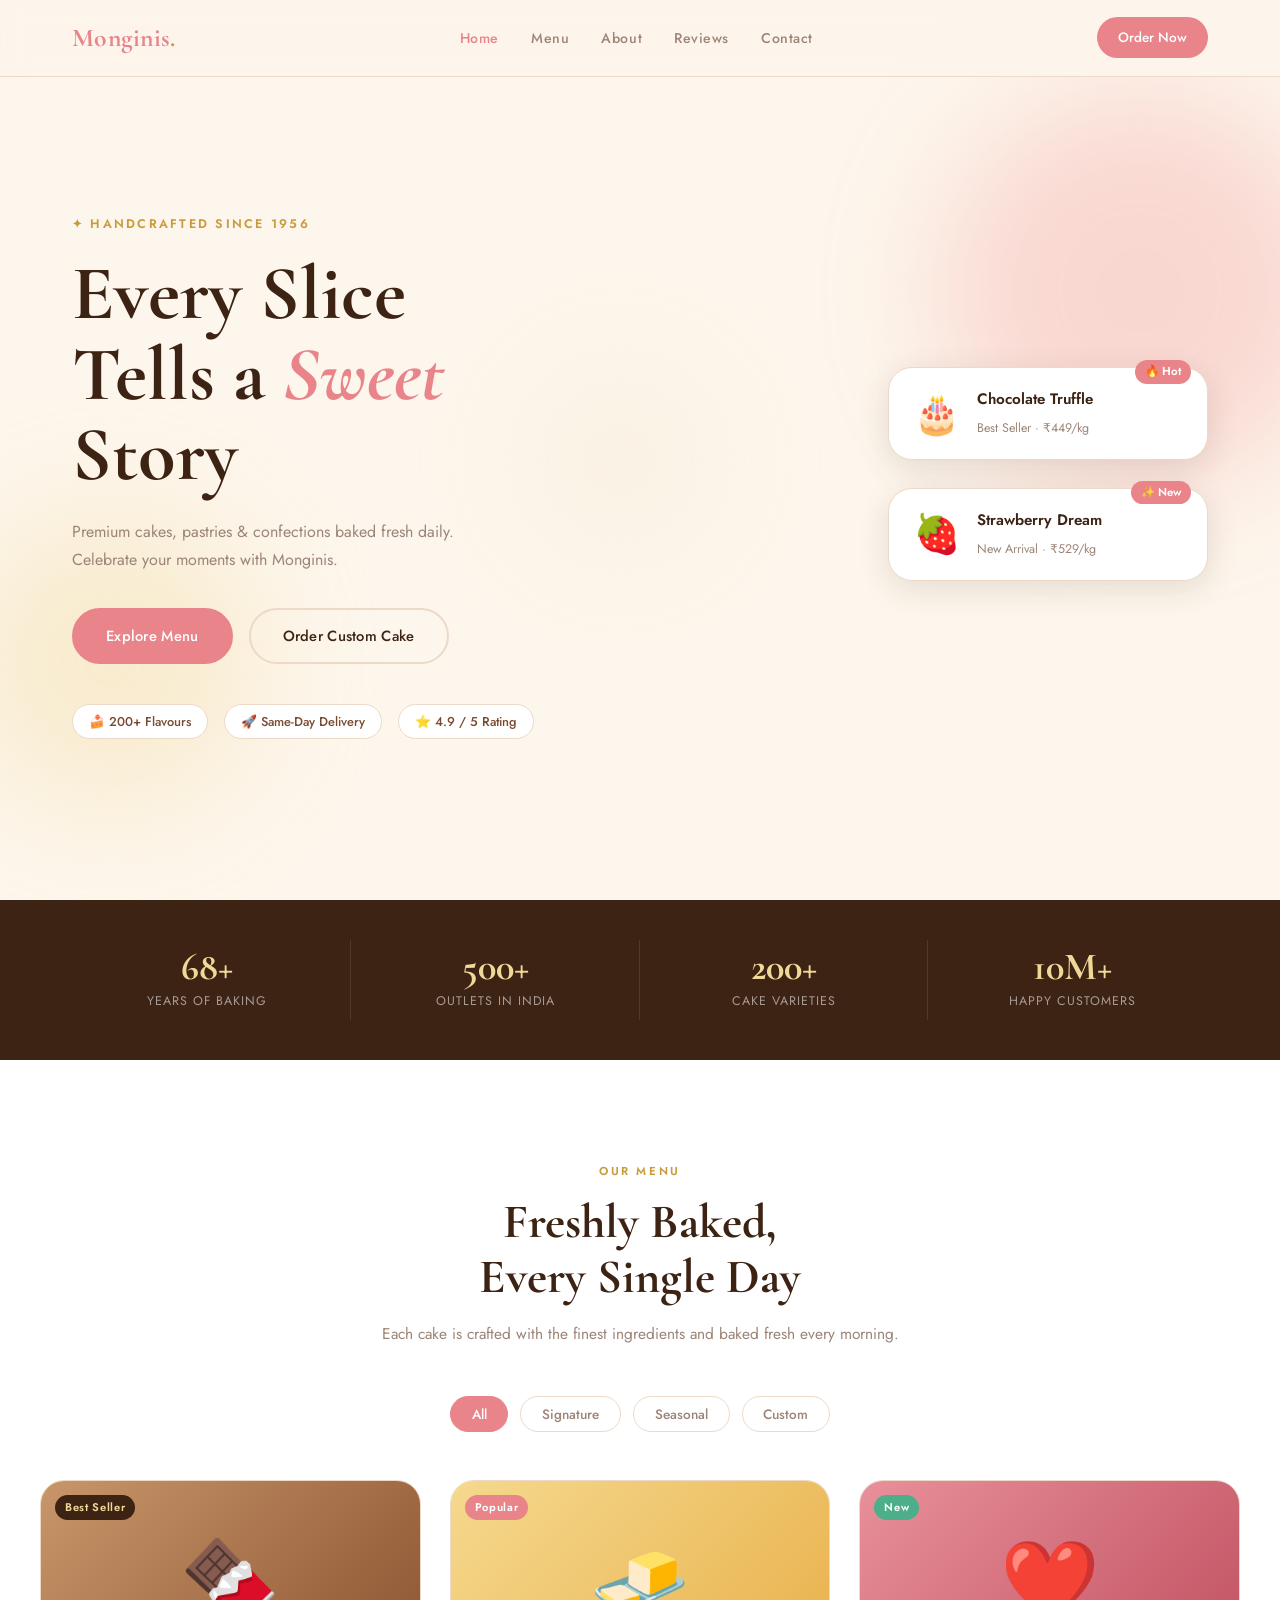
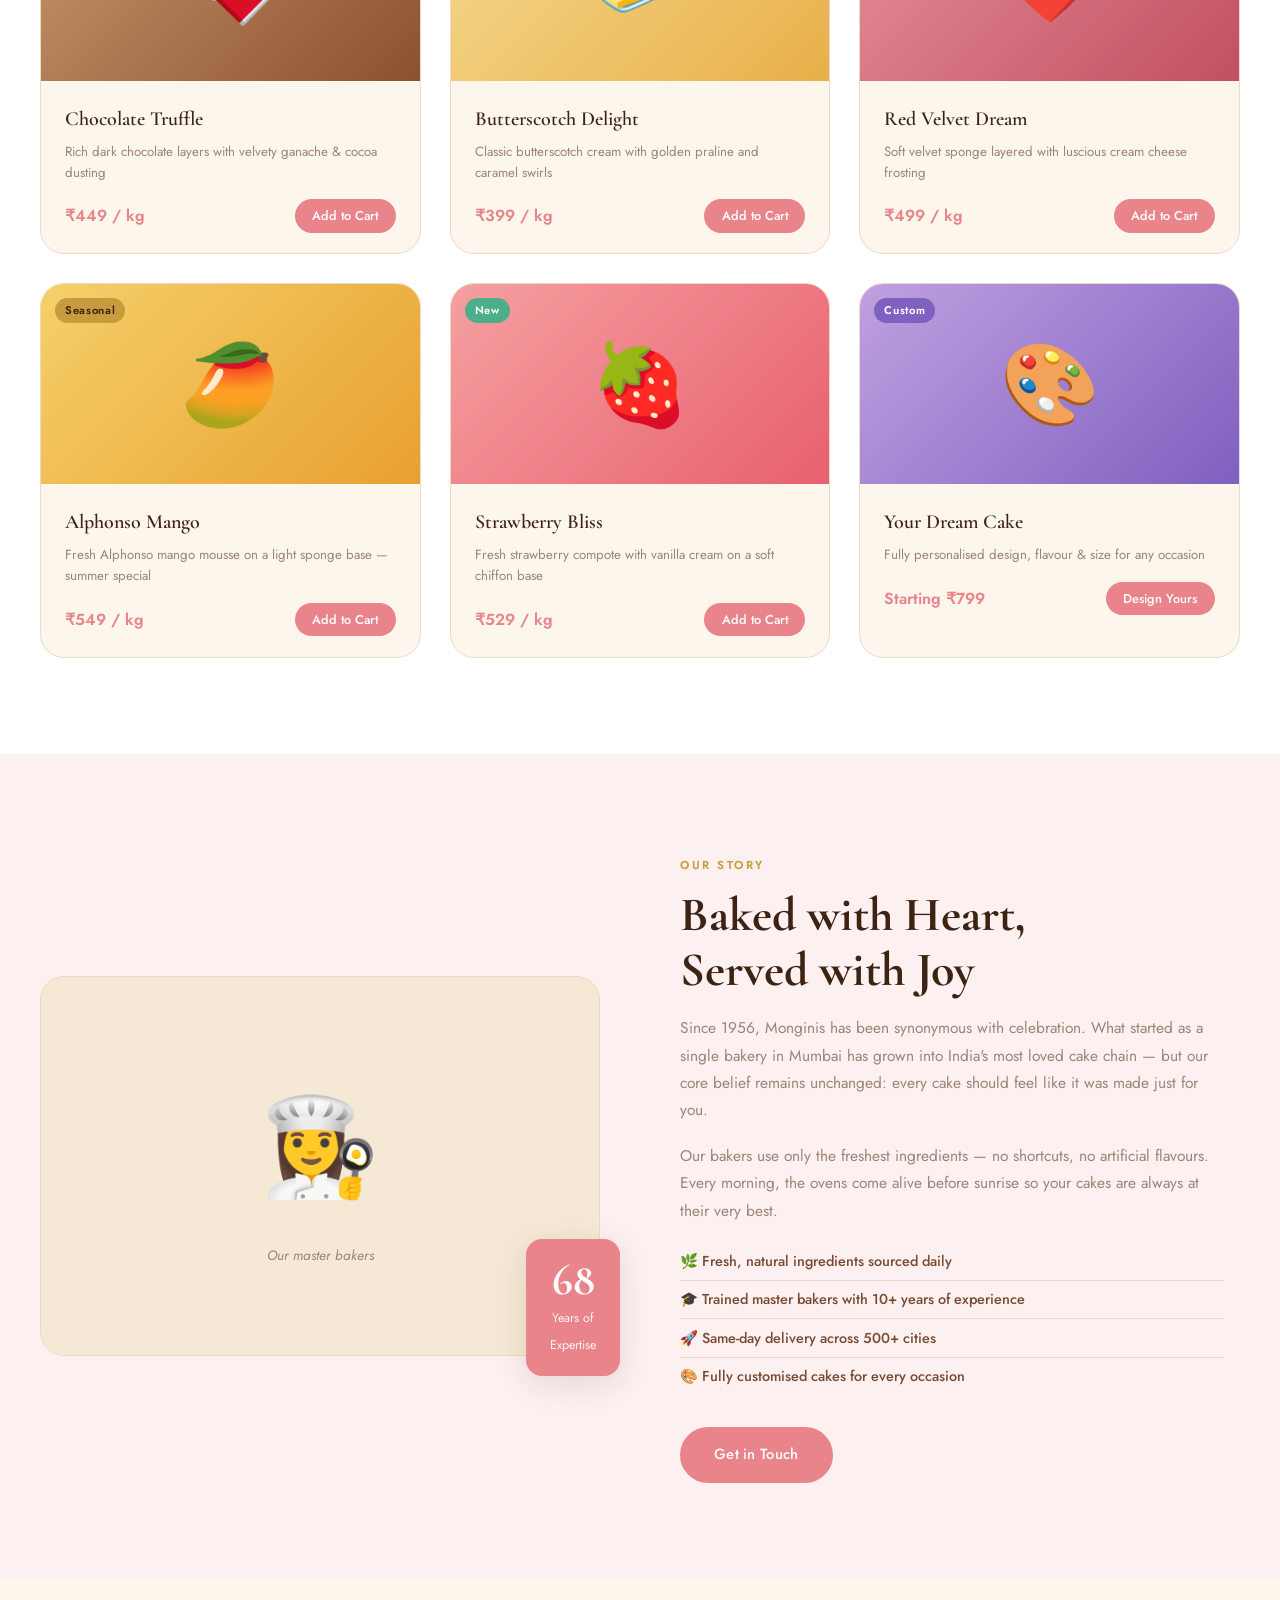
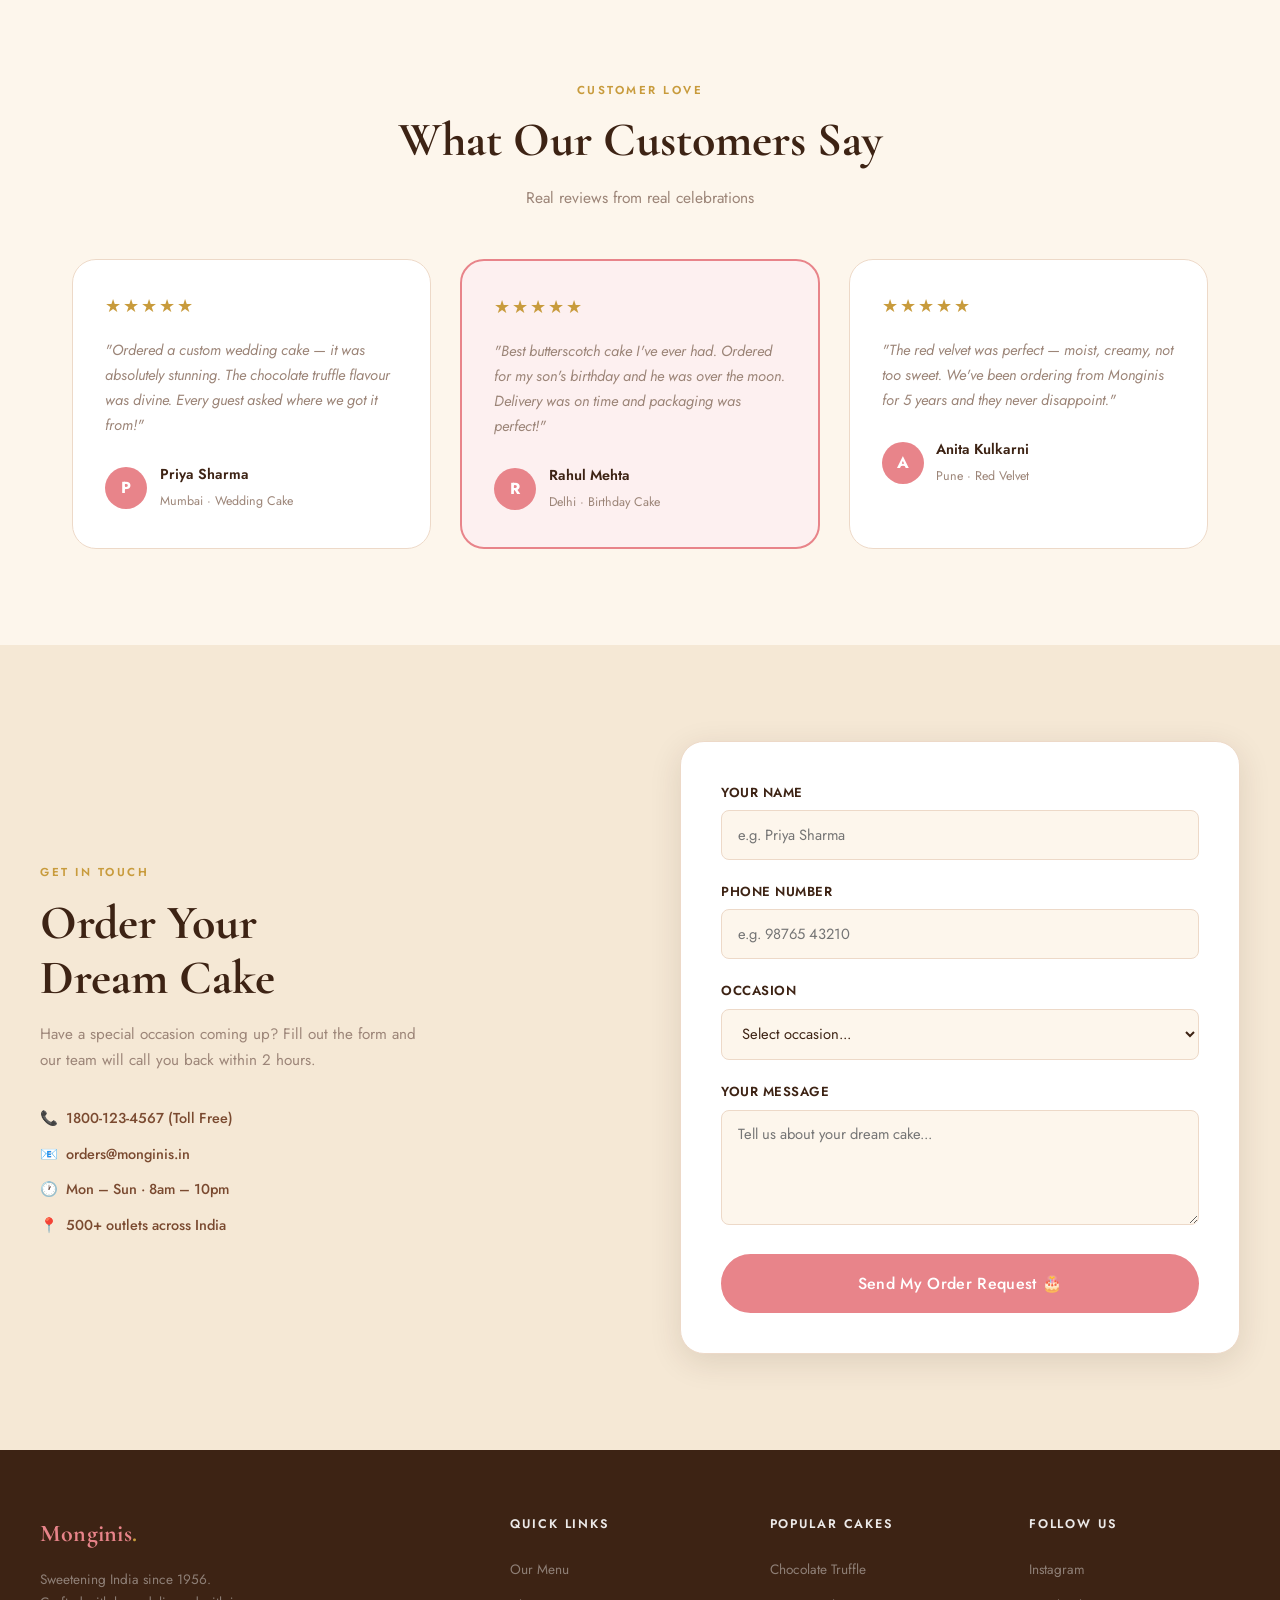
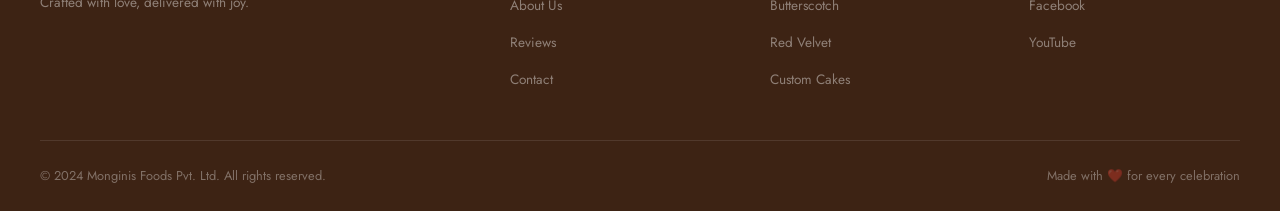
==== index.html @ 92a55559 "Add files via upload" ====
<!DOCTYPE html>
<html lang="en">
<head>
  <meta charset="UTF-8" />
  <!-- Makes the website look good on mobile phones -->
  <meta name="viewport" content="width=device-width, initial-scale=1.0" />
  <title>Monginis – Premium Cake Bakery</title>

  <!-- Link to our CSS file for all the styling -->
  <link rel="stylesheet" href="style.css" />

  <!-- Google Fonts: Cormorant for headings, Jost for body text -->
  <link href="https://fonts.googleapis.com/css2?family=Cormorant+Garamond:ital,wght@0,400;0,600;0,700;1,400;1,600&family=Jost:wght@300;400;500;600&display=swap" rel="stylesheet" />
</head>
<body>

  <!-- ==================== NAVBAR ==================== -->
  <!-- Sticky top navigation bar -->
  <nav class="navbar" id="navbar">
    <div class="nav-inner">

      <!-- Logo on the left -->
      <a href="#" class="logo">Monginis<span class="logo-dot">.</span></a>

      <!-- Navigation links (hidden on mobile, shown via hamburger) -->
      <ul class="nav-links" id="navLinks">
        <li><a href="#hero">Home</a></li>
        <li><a href="#menu">Menu</a></li>
        <li><a href="#about">About</a></li>
        <li><a href="#reviews">Reviews</a></li>
        <li><a href="#contact">Contact</a></li>
      </ul>

      <!-- Order button on the right (desktop) -->
      <a href="#contact" class="nav-cta">Order Now</a>

      <!-- Hamburger icon for mobile -->
      <button class="hamburger" id="hamburger" aria-label="Toggle menu">
        <span></span>
        <span></span>
        <span></span>
      </button>

    </div>
  </nav>
  <!-- ==================== END NAVBAR ==================== -->


  <!-- ==================== HERO SECTION ==================== -->
  <!-- Full-screen welcome area with headline and CTA button -->
  <section class="hero" id="hero">

    <!-- Decorative floating circles in the background -->
    <div class="hero-blob blob-1"></div>
    <div class="hero-blob blob-2"></div>
    <div class="hero-blob blob-3"></div>

    <div class="hero-content">
      <!-- Small label above headline -->
      <span class="hero-label">✦ Handcrafted Since 1956</span>

      <!-- Main headline -->
      <h1 class="hero-title">
        Every Slice<br />
        Tells a <em>Sweet</em><br />
        Story
      </h1>

      <!-- Short description -->
      <p class="hero-sub">
        Premium cakes, pastries & confections baked fresh daily.<br />
        Celebrate your moments with Monginis.
      </p>

      <!-- Two CTA buttons -->
      <div class="hero-btns">
        <a href="#menu" class="btn btn-primary">Explore Menu</a>
        <a href="#contact" class="btn btn-outline">Order Custom Cake</a>
      </div>

      <!-- Small trust badges row -->
      <div class="hero-badges">
        <div class="badge">🍰 200+ Flavours</div>
        <div class="badge">🚀 Same-Day Delivery</div>
        <div class="badge">⭐ 4.9 / 5 Rating</div>
      </div>
    </div>

    <!-- Hero right side: decorative cake card -->
    <div class="hero-visual">
      <div class="hero-card">
        <div class="hero-cake-emoji">🎂</div>
        <div class="hero-card-text">
          <strong>Chocolate Truffle</strong>
          <span>Best Seller · ₹449/kg</span>
        </div>
        <div class="hero-card-badge">🔥 Hot</div>
      </div>
      <div class="hero-card hero-card-2">
        <div class="hero-cake-emoji">🍓</div>
        <div class="hero-card-text">
          <strong>Strawberry Dream</strong>
          <span>New Arrival · ₹529/kg</span>
        </div>
        <div class="hero-card-badge">✨ New</div>
      </div>
    </div>

  </section>
  <!-- ==================== END HERO ==================== -->


  <!-- ==================== STATS BAR ==================== -->
  <!-- Quick numbers to build trust -->
  <div class="stats-bar">
    <div class="stat-item">
      <span class="stat-num">68+</span>
      <span class="stat-label">Years of Baking</span>
    </div>
    <div class="stat-item">
      <span class="stat-num">500+</span>
      <span class="stat-label">Outlets in India</span>
    </div>
    <div class="stat-item">
      <span class="stat-num">200+</span>
      <span class="stat-label">Cake Varieties</span>
    </div>
    <div class="stat-item">
      <span class="stat-num">10M+</span>
      <span class="stat-label">Happy Customers</span>
    </div>
  </div>
  <!-- ==================== END STATS BAR ==================== -->


  <!-- ==================== MENU SECTION ==================== -->
  <section class="section menu-section" id="menu">

    <div class="section-header">
      <span class="section-tag">Our Menu</span>
      <h2 class="section-title">Freshly Baked,<br />Every Single Day</h2>
      <p class="section-sub">Each cake is crafted with the finest ingredients and baked fresh every morning.</p>
    </div>

    <!-- Filter tabs to switch between categories -->
    <div class="menu-filters">
      <button class="filter-btn active" data-filter="all">All</button>
      <button class="filter-btn" data-filter="signature">Signature</button>
      <button class="filter-btn" data-filter="seasonal">Seasonal</button>
      <button class="filter-btn" data-filter="custom">Custom</button>
    </div>

    <!-- Menu grid: 3 cards per row on desktop, 1 on mobile -->
    <div class="menu-grid" id="menuGrid">

      <!-- Card 1 -->
      <div class="cake-card" data-category="signature">
        <div class="card-img-wrap">
          <div class="cake-emoji-img choco">🍫</div>
          <div class="card-tag">Best Seller</div>
        </div>
        <div class="card-body">
          <h3 class="card-name">Chocolate Truffle</h3>
          <p class="card-desc">Rich dark chocolate layers with velvety ganache & cocoa dusting</p>
          <div class="card-footer">
            <span class="card-price">₹449 / kg</span>
            <button class="card-btn">Add to Cart</button>
          </div>
        </div>
      </div>

      <!-- Card 2 -->
      <div class="cake-card" data-category="signature">
        <div class="card-img-wrap">
          <div class="cake-emoji-img butter">🧈</div>
          <div class="card-tag popular">Popular</div>
        </div>
        <div class="card-body">
          <h3 class="card-name">Butterscotch Delight</h3>
          <p class="card-desc">Classic butterscotch cream with golden praline and caramel swirls</p>
          <div class="card-footer">
            <span class="card-price">₹399 / kg</span>
            <button class="card-btn">Add to Cart</button>
          </div>
        </div>
      </div>

      <!-- Card 3 -->
      <div class="cake-card" data-category="signature">
        <div class="card-img-wrap">
          <div class="cake-emoji-img velvet">❤️</div>
          <div class="card-tag new">New</div>
        </div>
        <div class="card-body">
          <h3 class="card-name">Red Velvet Dream</h3>
          <p class="card-desc">Soft velvet sponge layered with luscious cream cheese frosting</p>
          <div class="card-footer">
            <span class="card-price">₹499 / kg</span>
            <button class="card-btn">Add to Cart</button>
          </div>
        </div>
      </div>

      <!-- Card 4 -->
      <div class="cake-card" data-category="seasonal">
        <div class="card-img-wrap">
          <div class="cake-emoji-img mango">🥭</div>
          <div class="card-tag seasonal-tag">Seasonal</div>
        </div>
        <div class="card-body">
          <h3 class="card-name">Alphonso Mango</h3>
          <p class="card-desc">Fresh Alphonso mango mousse on a light sponge base — summer special</p>
          <div class="card-footer">
            <span class="card-price">₹549 / kg</span>
            <button class="card-btn">Add to Cart</button>
          </div>
        </div>
      </div>

      <!-- Card 5 -->
      <div class="cake-card" data-category="seasonal">
        <div class="card-img-wrap">
          <div class="cake-emoji-img strawberry">🍓</div>
          <div class="card-tag new">New</div>
        </div>
        <div class="card-body">
          <h3 class="card-name">Strawberry Bliss</h3>
          <p class="card-desc">Fresh strawberry compote with vanilla cream on a soft chiffon base</p>
          <div class="card-footer">
            <span class="card-price">₹529 / kg</span>
            <button class="card-btn">Add to Cart</button>
          </div>
        </div>
      </div>

      <!-- Card 6 -->
      <div class="cake-card" data-category="custom">
        <div class="card-img-wrap">
          <div class="cake-emoji-img custom">🎨</div>
          <div class="card-tag custom-tag">Custom</div>
        </div>
        <div class="card-body">
          <h3 class="card-name">Your Dream Cake</h3>
          <p class="card-desc">Fully personalised design, flavour & size for any occasion</p>
          <div class="card-footer">
            <span class="card-price">Starting ₹799</span>
            <button class="card-btn">Design Yours</button>
          </div>
        </div>
      </div>

    </div><!-- end menu-grid -->

  </section>
  <!-- ==================== END MENU ==================== -->


  <!-- ==================== ABOUT SECTION ==================== -->
  <section class="section about-section" id="about">
    <div class="about-grid">

      <!-- Left: decorative visual block -->
      <div class="about-visual">
        <div class="about-img-main">
          <span class="about-big-emoji">👩‍🍳</span>
          <p class="about-img-caption">Our master bakers</p>
        </div>
        <div class="about-stat-card">
          <span class="asc-num">68</span>
          <span class="asc-label">Years of<br />Expertise</span>
        </div>
      </div>

      <!-- Right: text content -->
      <div class="about-content">
        <span class="section-tag">Our Story</span>
        <h2 class="section-title">Baked with Heart,<br />Served with Joy</h2>
        <p class="about-text">
          Since 1956, Monginis has been synonymous with celebration. What started as a single bakery
          in Mumbai has grown into India's most loved cake chain — but our core belief remains unchanged:
          every cake should feel like it was made just for you.
        </p>
        <p class="about-text">
          Our bakers use only the freshest ingredients — no shortcuts, no artificial flavours. Every
          morning, the ovens come alive before sunrise so your cakes are always at their very best.
        </p>

        <!-- Feature list -->
        <ul class="about-features">
          <li>🌿 Fresh, natural ingredients sourced daily</li>
          <li>🎓 Trained master bakers with 10+ years of experience</li>
          <li>🚀 Same-day delivery across 500+ cities</li>
          <li>🎨 Fully customised cakes for every occasion</li>
        </ul>

        <a href="#contact" class="btn btn-primary">Get in Touch</a>
      </div>

    </div>
  </section>
  <!-- ==================== END ABOUT ==================== -->


  <!-- ==================== REVIEWS SECTION ==================== -->
  <section class="section reviews-section" id="reviews">

    <div class="section-header">
      <span class="section-tag">Customer Love</span>
      <h2 class="section-title">What Our Customers Say</h2>
      <p class="section-sub">Real reviews from real celebrations</p>
    </div>

    <!-- Reviews grid: 3 cards -->
    <div class="reviews-grid">

      <div class="review-card">
        <div class="review-stars">★★★★★</div>
        <p class="review-text">
          "Ordered a custom wedding cake — it was absolutely stunning. The chocolate truffle flavour
          was divine. Every guest asked where we got it from!"
        </p>
        <div class="reviewer">
          <div class="reviewer-avatar">P</div>
          <div class="reviewer-info">
            <strong>Priya Sharma</strong>
            <span>Mumbai · Wedding Cake</span>
          </div>
        </div>
      </div>

      <div class="review-card featured">
        <div class="review-stars">★★★★★</div>
        <p class="review-text">
          "Best butterscotch cake I've ever had. Ordered for my son's birthday and he was over the
          moon. Delivery was on time and packaging was perfect!"
        </p>
        <div class="reviewer">
          <div class="reviewer-avatar">R</div>
          <div class="reviewer-info">
            <strong>Rahul Mehta</strong>
            <span>Delhi · Birthday Cake</span>
          </div>
        </div>
      </div>

      <div class="review-card">
        <div class="review-stars">★★★★★</div>
        <p class="review-text">
          "The red velvet was perfect — moist, creamy, not too sweet. We've been ordering from
          Monginis for 5 years and they never disappoint."
        </p>
        <div class="reviewer">
          <div class="reviewer-avatar">A</div>
          <div class="reviewer-info">
            <strong>Anita Kulkarni</strong>
            <span>Pune · Red Velvet</span>
          </div>
        </div>
      </div>

    </div><!-- end reviews-grid -->

  </section>
  <!-- ==================== END REVIEWS ==================== -->


  <!-- ==================== CONTACT SECTION ==================== -->
  <section class="section contact-section" id="contact">

    <div class="contact-grid">

      <!-- Left: info -->
      <div class="contact-info">
        <span class="section-tag">Get in Touch</span>
        <h2 class="section-title">Order Your<br />Dream Cake</h2>
        <p class="contact-sub">
          Have a special occasion coming up? Fill out the form and our team will call you back within 2 hours.
        </p>
        <ul class="contact-details">
          <li>📞 &nbsp;1800-123-4567 (Toll Free)</li>
          <li>📧 &nbsp;orders@monginis.in</li>
          <li>🕐 &nbsp;Mon – Sun · 8am – 10pm</li>
          <li>📍 &nbsp;500+ outlets across India</li>
        </ul>
      </div>

      <!-- Right: contact form -->
      <div class="contact-form-wrap">
        <form class="contact-form" id="contactForm">

          <!-- Name field -->
          <div class="form-group">
            <label for="name">Your Name</label>
            <input type="text" id="name" name="name" placeholder="e.g. Priya Sharma" required />
          </div>

          <!-- Phone field -->
          <div class="form-group">
            <label for="phone">Phone Number</label>
            <input type="tel" id="phone" name="phone" placeholder="e.g. 98765 43210" required />
          </div>

          <!-- Occasion field -->
          <div class="form-group">
            <label for="occasion">Occasion</label>
            <select id="occasion" name="occasion">
              <option value="">Select occasion...</option>
              <option>Birthday</option>
              <option>Wedding</option>
              <option>Anniversary</option>
              <option>Corporate Event</option>
              <option>Other</option>
            </select>
          </div>

          <!-- Message field -->
          <div class="form-group">
            <label for="message">Your Message</label>
            <textarea id="message" name="message" rows="4" placeholder="Tell us about your dream cake..."></textarea>
          </div>

          <!-- Submit button -->
          <button type="submit" class="btn btn-primary full-width">Send My Order Request 🎂</button>

          <!-- Success message (hidden by default, shown via JS) -->
          <div class="form-success" id="formSuccess">
            ✅ Thank you! We'll call you back within 2 hours.
          </div>

        </form>
      </div>

    </div>
  </section>
  <!-- ==================== END CONTACT ==================== -->


  <!-- ==================== FOOTER ==================== -->
  <footer class="footer">
    <div class="footer-inner">

      <!-- Logo and tagline -->
      <div class="footer-brand">
        <span class="logo">Monginis<span class="logo-dot">.</span></span>
        <p>Sweetening India since 1956.<br />Crafted with love, delivered with joy.</p>
      </div>

      <!-- Quick links -->
      <div class="footer-col">
        <h4>Quick Links</h4>
        <ul>
          <li><a href="#menu">Our Menu</a></li>
          <li><a href="#about">About Us</a></li>
          <li><a href="#reviews">Reviews</a></li>
          <li><a href="#contact">Contact</a></li>
        </ul>
      </div>

      <!-- Popular cakes links -->
      <div class="footer-col">
        <h4>Popular Cakes</h4>
        <ul>
          <li><a href="#">Chocolate Truffle</a></li>
          <li><a href="#">Butterscotch</a></li>
          <li><a href="#">Red Velvet</a></li>
          <li><a href="#">Custom Cakes</a></li>
        </ul>
      </div>

      <!-- Social links -->
      <div class="footer-col">
        <h4>Follow Us</h4>
        <ul>
          <li><a href="#">Instagram</a></li>
          <li><a href="#">Facebook</a></li>
          <li><a href="#">YouTube</a></li>
        </ul>
      </div>

    </div>

    <!-- Bottom bar -->
    <div class="footer-bottom">
      <span>© 2024 Monginis Foods Pvt. Ltd. All rights reserved.</span>
      <span>Made with ❤️ for every celebration</span>
    </div>

  </footer>
  <!-- ==================== END FOOTER ==================== -->


  <!-- Scroll-to-top button (shows after scrolling down) -->
  <button class="scroll-top" id="scrollTop" aria-label="Scroll to top">↑</button>

  <!-- Link to our JavaScript file (placed at end of body so HTML loads first) -->
  <script src="script.js"></script>

</body>
</html>
---- style.css ----
/* ============================================================
   MONGINIS BAKERY — style.css
   A complete stylesheet for a premium cake bakery website.
   
   TABLE OF CONTENTS:
   1. CSS Variables (colors, fonts, spacing)
   2. Reset & Base Styles
   3. Utility Classes (buttons, section headers)
   4. Navbar
   5. Hero Section
   6. Stats Bar
   7. Menu Section
   8. About Section
   9. Reviews Section
   10. Contact Section
   11. Footer
   12. Scroll-to-Top Button
   13. Animations
   14. Responsive (Mobile & Tablet)
   ============================================================ */


/* ============================================================
   1. CSS VARIABLES
   These are like "global settings" — change once, updates everywhere
   ============================================================ */
:root {
  /* --- Colors --- */
  --pink:        #F2A0A0;       /* Soft rose pink */
  --pink-light:  #FDF0F0;       /* Very light pink background */
  --pink-mid:    #E8848A;       /* Deeper pink for accents */
  --cream:       #FDF6EC;       /* Warm off-white / cream */
  --warm:        #F5E8D5;       /* Slightly darker cream */
  --choco:       #3D2314;       /* Deep chocolate brown (text) */
  --choco-mid:   #7A4A30;       /* Medium chocolate */
  --gold:        #C89B3C;       /* Golden accent */
  --gold-light:  #F0D898;       /* Light gold */
  --muted:       #9C8578;       /* Muted brown-gray for secondary text */
  --white:       #ffffff;
  --border:      #EDD9C8;       /* Soft border color */

  /* --- Typography --- */
  --font-display: 'Cormorant Garamond', Georgia, serif;   /* Elegant headings */
  --font-body:    'Jost', sans-serif;                     /* Clean body text */

  /* --- Spacing --- */
  --section-pad:  6rem 2rem;    /* Top/bottom padding for sections */
  --max-width:    1200px;       /* Max content width */

  /* --- Border Radius --- */
  --radius-sm:   8px;
  --radius-md:   16px;
  --radius-lg:   24px;
  --radius-full: 100px;         /* Pill shape */

  /* --- Shadows --- */
  --shadow-sm:   0 2px 12px rgba(61, 35, 20, 0.08);
  --shadow-md:   0 8px 32px rgba(61, 35, 20, 0.12);
  --shadow-lg:   0 20px 60px rgba(61, 35, 20, 0.18);

  /* --- Transitions --- */
  --transition:  0.3s ease;
}


/* ============================================================
   2. RESET & BASE STYLES
   Remove default browser styling so we start clean
   ============================================================ */
*, *::before, *::after {
  box-sizing: border-box;   /* Include padding/border in element width */
  margin: 0;
  padding: 0;
}

html {
  scroll-behavior: smooth;  /* Smooth scrolling when clicking nav links */
  font-size: 16px;
}

body {
  font-family: var(--font-body);
  background-color: var(--cream);
  color: var(--choco);
  line-height: 1.7;
  overflow-x: hidden;       /* Prevent horizontal scroll */
}

/* Style all links */
a {
  text-decoration: none;
  color: inherit;
  transition: color var(--transition);
}

/* Style all images to be responsive */
img {
  max-width: 100%;
  display: block;
}

/* Style unordered lists */
ul {
  list-style: none;
}


/* ============================================================
   3. UTILITY CLASSES
   Reusable styles used across multiple sections
   ============================================================ */

/* Button: Primary (filled) */
.btn {
  display: inline-flex;
  align-items: center;
  justify-content: center;
  gap: 8px;
  padding: 0.85rem 2rem;
  border-radius: var(--radius-full);
  font-family: var(--font-body);
  font-size: 0.92rem;
  font-weight: 500;
  border: 2px solid transparent;
  cursor: pointer;
  transition: all var(--transition);
  letter-spacing: 0.02em;
  white-space: nowrap;
}

.btn-primary {
  background: var(--pink-mid);
  color: var(--white);
  border-color: var(--pink-mid);
}

.btn-primary:hover {
  background: #c06070;       /* Slightly darker on hover */
  border-color: #c06070;
  transform: translateY(-2px);  /* Subtle lift effect */
  box-shadow: var(--shadow-md);
}

/* Button: Outline (transparent background) */
.btn-outline {
  background: transparent;
  color: var(--choco);
  border-color: var(--border);
}

.btn-outline:hover {
  border-color: var(--pink-mid);
  color: var(--pink-mid);
  transform: translateY(-2px);
}

/* Full-width button (for form) */
.btn.full-width {
  width: 100%;
  padding: 1rem;
  font-size: 1rem;
}

/* Section tag: small uppercase label above headings */
.section-tag {
  display: inline-block;
  font-size: 0.72rem;
  letter-spacing: 0.22em;
  text-transform: uppercase;
  color: var(--gold);
  font-weight: 600;
  margin-bottom: 0.8rem;
}

/* Section title: main heading */
.section-title {
  font-family: var(--font-display);
  font-size: clamp(2rem, 4vw, 3rem);  /* Responsive font size */
  color: var(--choco);
  line-height: 1.15;
  margin-bottom: 1rem;
}

/* Section subtitle */
.section-sub {
  color: var(--muted);
  font-size: 0.97rem;
  max-width: 520px;
  margin: 0 auto;
  line-height: 1.7;
}

/* Centered section header block */
.section-header {
  text-align: center;
  margin-bottom: 3rem;
}

/* Generic section padding */
.section {
  padding: var(--section-pad);
  max-width: var(--max-width);
  margin: 0 auto;
}


/* ============================================================
   4. NAVBAR
   Sticky navigation bar at the top of the page
   ============================================================ */
.navbar {
  position: fixed;           /* Stays at top when scrolling */
  top: 0;
  left: 0;
  right: 0;
  z-index: 1000;             /* Above everything else */
  background: rgba(253, 246, 236, 0.9); /* Semi-transparent cream */
  backdrop-filter: blur(12px);          /* Frosted glass effect */
  border-bottom: 1px solid var(--border);
  transition: box-shadow var(--transition);
}

/* Scrolled state: add shadow (added via JavaScript) */
.navbar.scrolled {
  box-shadow: var(--shadow-sm);
}

/* Inner wrapper: flex layout */
.nav-inner {
  max-width: var(--max-width);
  margin: 0 auto;
  padding: 1rem 2rem;
  display: flex;
  align-items: center;
  justify-content: space-between;
  gap: 1.5rem;
}

/* Logo text */
.logo {
  font-family: var(--font-display);
  font-size: 1.6rem;
  font-weight: 700;
  color: var(--pink-mid);
  letter-spacing: 0.01em;
}

/* Gold dot after logo */
.logo-dot {
  color: var(--gold);
}

/* Desktop nav links */
.nav-links {
  display: flex;
  align-items: center;
  gap: 2rem;
}

.nav-links a {
  font-size: 0.88rem;
  font-weight: 500;
  color: var(--muted);
  letter-spacing: 0.04em;
  position: relative;
  padding-bottom: 2px;
}

/* Underline animation on hover */
.nav-links a::after {
  content: '';
  position: absolute;
  bottom: -2px;
  left: 0;
  width: 0;
  height: 1.5px;
  background: var(--pink-mid);
  transition: width var(--transition);
}

.nav-links a:hover {
  color: var(--pink-mid);
}

.nav-links a:hover::after {
  width: 100%;
}

/* CTA button in navbar */
.nav-cta {
  background: var(--pink-mid);
  color: var(--white);
  padding: 0.55rem 1.3rem;
  border-radius: var(--radius-full);
  font-size: 0.85rem;
  font-weight: 500;
  transition: all var(--transition);
}

.nav-cta:hover {
  background: #c06070;
  transform: translateY(-1px);
}

/* Hamburger button (mobile only) */
.hamburger {
  display: none;             /* Hidden on desktop */
  flex-direction: column;
  gap: 5px;
  background: none;
  border: none;
  cursor: pointer;
  padding: 4px;
}

.hamburger span {
  display: block;
  width: 24px;
  height: 2px;
  background: var(--choco);
  border-radius: 2px;
  transition: all var(--transition);
}

/* Hamburger animation when open */
.hamburger.open span:nth-child(1) {
  transform: translateY(7px) rotate(45deg);
}
.hamburger.open span:nth-child(2) {
  opacity: 0;
}
.hamburger.open span:nth-child(3) {
  transform: translateY(-7px) rotate(-45deg);
}


/* ============================================================
   5. HERO SECTION
   Full-screen welcome area
   ============================================================ */
.hero {
  min-height: 100vh;
  padding: 8rem 2rem 5rem;
  max-width: var(--max-width);
  margin: 0 auto;
  display: grid;
  grid-template-columns: 1fr 1fr;
  align-items: center;
  gap: 4rem;
  position: relative;        /* For blob positioning */
}

/* Decorative floating blobs in background */
.hero-blob {
  position: absolute;
  border-radius: 50%;
  filter: blur(60px);         /* Soft glow effect */
  opacity: 0.35;
  pointer-events: none;       /* Don't interfere with clicks */
  z-index: -1;
}

.blob-1 {
  width: 400px;
  height: 400px;
  background: var(--pink);
  top: 10%;
  right: -100px;
}

.blob-2 {
  width: 300px;
  height: 300px;
  background: var(--gold-light);
  bottom: 10%;
  left: -80px;
}

.blob-3 {
  width: 200px;
  height: 200px;
  background: var(--warm);
  top: 40%;
  left: 40%;
}

/* Small label above heading */
.hero-label {
  display: inline-block;
  font-size: 0.78rem;
  letter-spacing: 0.18em;
  text-transform: uppercase;
  color: var(--gold);
  font-weight: 600;
  margin-bottom: 1.2rem;
}

/* Main headline */
.hero-title {
  font-family: var(--font-display);
  font-size: clamp(3rem, 6vw, 5rem);
  line-height: 1.05;
  color: var(--choco);
  margin-bottom: 1.4rem;
}

/* Italic style word inside headline */
.hero-title em {
  color: var(--pink-mid);
  font-style: italic;
}

/* Sub text */
.hero-sub {
  font-size: 1rem;
  color: var(--muted);
  line-height: 1.7;
  margin-bottom: 2.2rem;
  max-width: 420px;
}

/* Hero button row */
.hero-btns {
  display: flex;
  gap: 1rem;
  flex-wrap: wrap;
  margin-bottom: 2.5rem;
}

/* Trust badges row */
.hero-badges {
  display: flex;
  gap: 1rem;
  flex-wrap: wrap;
}

.badge {
  background: var(--white);
  border: 1px solid var(--border);
  border-radius: var(--radius-full);
  padding: 0.35rem 1rem;
  font-size: 0.8rem;
  color: var(--choco-mid);
  font-weight: 500;
}

/* Right side visual */
.hero-visual {
  display: flex;
  flex-direction: column;
  gap: 1.2rem;
  align-items: flex-end;
}

/* Floating product card on right */
.hero-card {
  background: var(--white);
  border: 1px solid var(--border);
  border-radius: var(--radius-lg);
  padding: 1.2rem 1.5rem;
  display: flex;
  align-items: center;
  gap: 1rem;
  width: 320px;
  box-shadow: var(--shadow-md);
  position: relative;
  /* Entrance animation */
  animation: floatCard 3s ease-in-out infinite alternate;
}

/* Second card has slight delay for staggered effect */
.hero-card-2 {
  animation-delay: 1.5s;
  margin-top: 0.5rem;
}

@keyframes floatCard {
  0%   { transform: translateY(0px); }
  100% { transform: translateY(-12px); }
}

.hero-cake-emoji {
  font-size: 2.4rem;
  line-height: 1;
}

.hero-card-text strong {
  display: block;
  font-size: 0.95rem;
  font-weight: 600;
  color: var(--choco);
}

.hero-card-text span {
  font-size: 0.78rem;
  color: var(--muted);
}

/* Small badge on top-right of hero card */
.hero-card-badge {
  position: absolute;
  top: -8px;
  right: 16px;
  background: var(--pink-mid);
  color: white;
  font-size: 0.72rem;
  font-weight: 600;
  padding: 2px 10px;
  border-radius: var(--radius-full);
}


/* ============================================================
   6. STATS BAR
   Full-width dark band with numbers
   ============================================================ */
.stats-bar {
  background: var(--choco);
  display: grid;
  grid-template-columns: repeat(4, 1fr);
  gap: 1px;                  /* 1px gap between creates divider look */
  padding: 2.5rem 4rem;
}

.stat-item {
  text-align: center;
  padding: 0.5rem 1rem;
  border-right: 1px solid rgba(255,255,255,0.1); /* Divider lines */
}

.stat-item:last-child {
  border-right: none;
}

.stat-num {
  display: block;
  font-family: var(--font-display);
  font-size: 2.4rem;
  font-weight: 700;
  color: var(--gold-light);
  line-height: 1;
  margin-bottom: 0.3rem;
}

.stat-label {
  display: block;
  font-size: 0.78rem;
  color: rgba(255,255,255,0.55);
  letter-spacing: 0.08em;
  text-transform: uppercase;
}


/* ============================================================
   7. MENU SECTION
   Cake cards grid
   ============================================================ */
.menu-section {
  background: var(--white);
  max-width: 100%;
  padding: var(--section-pad);
}

.menu-section > * {
  max-width: var(--max-width);
  margin-left: auto;
  margin-right: auto;
}

/* Filter tab buttons */
.menu-filters {
  display: flex;
  justify-content: center;
  gap: 0.75rem;
  margin-bottom: 3rem;
  flex-wrap: wrap;
  max-width: var(--max-width);
  margin-left: auto;
  margin-right: auto;
}

.filter-btn {
  background: transparent;
  border: 1.5px solid var(--border);
  border-radius: var(--radius-full);
  padding: 0.45rem 1.3rem;
  font-family: var(--font-body);
  font-size: 0.85rem;
  font-weight: 500;
  color: var(--muted);
  cursor: pointer;
  transition: all var(--transition);
}

.filter-btn:hover,
.filter-btn.active {
  background: var(--pink-mid);
  border-color: var(--pink-mid);
  color: var(--white);
}

/* Grid layout for cake cards */
.menu-grid {
  display: grid;
  grid-template-columns: repeat(3, 1fr);  /* 3 columns on desktop */
  gap: 1.8rem;
  max-width: var(--max-width);
  margin: 0 auto;
}

/* Individual cake card */
.cake-card {
  background: var(--cream);
  border: 1px solid var(--border);
  border-radius: var(--radius-lg);
  overflow: hidden;
  transition: transform var(--transition), box-shadow var(--transition);
  /* Reveal animation */
  opacity: 0;
  transform: translateY(30px);
  animation: revealCard 0.6s ease forwards;
}

/* Staggered animation delays for each card */
.cake-card:nth-child(1) { animation-delay: 0.1s; }
.cake-card:nth-child(2) { animation-delay: 0.2s; }
.cake-card:nth-child(3) { animation-delay: 0.3s; }
.cake-card:nth-child(4) { animation-delay: 0.4s; }
.cake-card:nth-child(5) { animation-delay: 0.5s; }
.cake-card:nth-child(6) { animation-delay: 0.6s; }

@keyframes revealCard {
  to { opacity: 1; transform: translateY(0); }
}

/* Card hover: lift up */
.cake-card:hover {
  transform: translateY(-8px);
  box-shadow: var(--shadow-lg);
}

/* Hidden cards (filtered out) */
.cake-card.hidden {
  display: none;
}

/* Image area at top of card */
.card-img-wrap {
  height: 200px;
  display: flex;
  align-items: center;
  justify-content: center;
  position: relative;
  font-size: 5rem;
}

/* Background colors per flavour */
.cake-emoji-img.choco      { background: linear-gradient(135deg, #C8966A, #8B5230); width: 100%; height: 100%; display: flex; align-items: center; justify-content: center; }
.cake-emoji-img.butter     { background: linear-gradient(135deg, #F5D98E, #E8B04A); width: 100%; height: 100%; display: flex; align-items: center; justify-content: center; }
.cake-emoji-img.velvet     { background: linear-gradient(135deg, #E8909A, #C05060); width: 100%; height: 100%; display: flex; align-items: center; justify-content: center; }
.cake-emoji-img.mango      { background: linear-gradient(135deg, #F5D06A, #E8A030); width: 100%; height: 100%; display: flex; align-items: center; justify-content: center; }
.cake-emoji-img.strawberry { background: linear-gradient(135deg, #F5A0A0, #E86070); width: 100%; height: 100%; display: flex; align-items: center; justify-content: center; }
.cake-emoji-img.custom     { background: linear-gradient(135deg, #C0A0E0, #8060C0); width: 100%; height: 100%; display: flex; align-items: center; justify-content: center; }

/* Badge on top of card image */
.card-tag {
  position: absolute;
  top: 14px;
  left: 14px;
  background: var(--choco);
  color: var(--gold-light);
  font-size: 0.7rem;
  font-weight: 600;
  letter-spacing: 0.06em;
  padding: 3px 10px;
  border-radius: var(--radius-full);
}

.card-tag.popular    { background: var(--pink-mid); color: white; }
.card-tag.new        { background: #4CAF8A; color: white; }
.card-tag.seasonal-tag { background: var(--gold); color: var(--choco); }
.card-tag.custom-tag { background: #8060C0; color: white; }

/* Card body text area */
.card-body {
  padding: 1.3rem 1.5rem;
}

.card-name {
  font-family: var(--font-display);
  font-size: 1.25rem;
  font-weight: 600;
  color: var(--choco);
  margin-bottom: 0.4rem;
}

.card-desc {
  font-size: 0.83rem;
  color: var(--muted);
  line-height: 1.55;
  margin-bottom: 1rem;
}

/* Bottom row: price + button */
.card-footer {
  display: flex;
  justify-content: space-between;
  align-items: center;
}

.card-price {
  font-weight: 600;
  font-size: 1rem;
  color: var(--pink-mid);
}

.card-btn {
  background: var(--pink-mid);
  color: white;
  border: none;
  padding: 0.45rem 1.1rem;
  border-radius: var(--radius-full);
  font-family: var(--font-body);
  font-size: 0.8rem;
  font-weight: 500;
  cursor: pointer;
  transition: all var(--transition);
}

.card-btn:hover {
  background: #c06070;
  transform: scale(1.05);   /* Slight grow on hover */
}


/* ============================================================
   8. ABOUT SECTION
   Two-column layout: visual left, text right
   ============================================================ */
.about-section {
  background: var(--pink-light);
  max-width: 100%;
  padding: var(--section-pad);
}

.about-grid {
  display: grid;
  grid-template-columns: 1fr 1fr;
  gap: 5rem;
  align-items: center;
  max-width: var(--max-width);
  margin: 0 auto;
}

/* Left: big image card */
.about-visual {
  position: relative;
}

.about-img-main {
  background: var(--warm);
  border: 1px solid var(--border);
  border-radius: var(--radius-lg);
  height: 380px;
  display: flex;
  flex-direction: column;
  align-items: center;
  justify-content: center;
  font-size: 6rem;
}

.about-img-caption {
  font-size: 0.85rem;
  color: var(--muted);
  margin-top: 1rem;
  font-style: italic;
}

/* Stat card overlapping the image */
.about-stat-card {
  position: absolute;
  bottom: -20px;
  right: -20px;
  background: var(--pink-mid);
  color: white;
  border-radius: var(--radius-md);
  padding: 1.2rem 1.5rem;
  text-align: center;
  box-shadow: var(--shadow-md);
}

.asc-num {
  display: block;
  font-family: var(--font-display);
  font-size: 2.8rem;
  font-weight: 700;
  line-height: 1;
}

.asc-label {
  font-size: 0.78rem;
  opacity: 0.9;
  line-height: 1.4;
}

/* Right: text content */
.about-content {
  padding-right: 1rem;
}

.about-text {
  color: var(--muted);
  font-size: 0.97rem;
  line-height: 1.75;
  margin-bottom: 1.2rem;
}

/* Feature bullet list */
.about-features {
  list-style: none;
  margin-bottom: 2rem;
}

.about-features li {
  font-size: 0.9rem;
  color: var(--choco-mid);
  padding: 0.4rem 0;
  border-bottom: 1px solid var(--border);
  font-weight: 500;
}

.about-features li:last-child {
  border-bottom: none;
}


/* ============================================================
   9. REVIEWS SECTION
   3-column card grid
   ============================================================ */
.reviews-section {
  background: var(--cream);
}

.reviews-grid {
  display: grid;
  grid-template-columns: repeat(3, 1fr);
  gap: 1.8rem;
  max-width: var(--max-width);
  margin: 0 auto;
}

/* Review card */
.review-card {
  background: var(--white);
  border: 1px solid var(--border);
  border-radius: var(--radius-lg);
  padding: 2rem;
  transition: transform var(--transition), box-shadow var(--transition);
}

.review-card:hover {
  transform: translateY(-6px);
  box-shadow: var(--shadow-md);
}

/* Middle card is "featured" — slightly taller/highlighted */
.review-card.featured {
  border-color: var(--pink-mid);
  border-width: 2px;
  background: var(--pink-light);
}

/* Star rating */
.review-stars {
  color: var(--gold);
  font-size: 1.1rem;
  letter-spacing: 2px;
  margin-bottom: 1rem;
}

/* Review body text */
.review-text {
  font-size: 0.92rem;
  color: var(--muted);
  line-height: 1.7;
  font-style: italic;
  margin-bottom: 1.5rem;
}

/* Reviewer row: avatar + name */
.reviewer {
  display: flex;
  align-items: center;
  gap: 0.8rem;
}

.reviewer-avatar {
  width: 42px;
  height: 42px;
  border-radius: 50%;
  background: var(--pink-mid);
  color: white;
  display: flex;
  align-items: center;
  justify-content: center;
  font-weight: 700;
  font-size: 1rem;
  flex-shrink: 0;
}

.reviewer-info strong {
  display: block;
  font-size: 0.9rem;
  font-weight: 600;
  color: var(--choco);
}

.reviewer-info span {
  font-size: 0.78rem;
  color: var(--muted);
}


/* ============================================================
   10. CONTACT SECTION
   Two columns: info left, form right
   ============================================================ */
.contact-section {
  background: var(--warm);
  max-width: 100%;
  padding: var(--section-pad);
}

.contact-grid {
  display: grid;
  grid-template-columns: 1fr 1fr;
  gap: 5rem;
  align-items: center;
  max-width: var(--max-width);
  margin: 0 auto;
}

.contact-sub {
  font-size: 0.95rem;
  color: var(--muted);
  line-height: 1.7;
  margin-bottom: 2rem;
  max-width: 380px;
}

.contact-details {
  list-style: none;
  display: flex;
  flex-direction: column;
  gap: 0.7rem;
}

.contact-details li {
  font-size: 0.9rem;
  color: var(--choco-mid);
  font-weight: 500;
}

/* Contact form card */
.contact-form-wrap {
  background: var(--white);
  border: 1px solid var(--border);
  border-radius: var(--radius-lg);
  padding: 2.5rem;
  box-shadow: var(--shadow-md);
}

/* Form group: label + input */
.form-group {
  margin-bottom: 1.3rem;
}

.form-group label {
  display: block;
  font-size: 0.82rem;
  font-weight: 600;
  color: var(--choco);
  margin-bottom: 0.4rem;
  letter-spacing: 0.04em;
  text-transform: uppercase;
}

/* Style inputs, selects, and textareas */
.form-group input,
.form-group select,
.form-group textarea {
  width: 100%;
  padding: 0.8rem 1rem;
  border: 1.5px solid var(--border);
  border-radius: var(--radius-sm);
  font-family: var(--font-body);
  font-size: 0.92rem;
  color: var(--choco);
  background: var(--cream);
  outline: none;
  transition: border-color var(--transition), box-shadow var(--transition);
}

/* Focus state: highlight with pink border */
.form-group input:focus,
.form-group select:focus,
.form-group textarea:focus {
  border-color: var(--pink-mid);
  box-shadow: 0 0 0 3px rgba(232, 132, 138, 0.15);
}

.form-group textarea {
  resize: vertical;          /* Only allow vertical resize */
  min-height: 100px;
}

/* Success message (hidden by default) */
.form-success {
  display: none;             /* Hidden until JS shows it */
  margin-top: 1rem;
  padding: 0.9rem 1.2rem;
  background: #E8F5E9;
  border: 1px solid #A5D6A7;
  border-radius: var(--radius-sm);
  color: #2E7D32;
  font-size: 0.9rem;
  font-weight: 500;
  text-align: center;
}


/* ============================================================
   11. FOOTER
   Dark bottom section with links
   ============================================================ */
.footer {
  background: var(--choco);
  color: rgba(255,255,255,0.7);
  padding: 4rem 2rem 0;
}

.footer-inner {
  max-width: var(--max-width);
  margin: 0 auto;
  display: grid;
  grid-template-columns: 2fr 1fr 1fr 1fr;
  gap: 3rem;
  padding-bottom: 3rem;
  border-bottom: 1px solid rgba(255,255,255,0.1);
}

/* Logo area */
.footer-brand .logo {
  font-size: 1.5rem;
  display: block;
  margin-bottom: 0.8rem;
}

.footer-brand p {
  font-size: 0.85rem;
  line-height: 1.7;
  opacity: 0.6;
}

/* Footer column headings */
.footer-col h4 {
  font-size: 0.78rem;
  font-weight: 600;
  letter-spacing: 0.15em;
  text-transform: uppercase;
  color: rgba(255,255,255,0.9);
  margin-bottom: 1.2rem;
}

.footer-col ul {
  display: flex;
  flex-direction: column;
  gap: 0.6rem;
}

.footer-col a {
  font-size: 0.85rem;
  opacity: 0.6;
  transition: opacity var(--transition);
}

.footer-col a:hover {
  opacity: 1;
  color: var(--gold-light);
}

/* Bottom copyright bar */
.footer-bottom {
  max-width: var(--max-width);
  margin: 0 auto;
  padding: 1.5rem 0;
  display: flex;
  justify-content: space-between;
  align-items: center;
  font-size: 0.8rem;
  opacity: 0.5;
  flex-wrap: wrap;
  gap: 0.5rem;
}


/* ============================================================
   12. SCROLL-TO-TOP BUTTON
   Appears after user scrolls down 300px
   ============================================================ */
.scroll-top {
  position: fixed;
  bottom: 2rem;
  right: 2rem;
  width: 44px;
  height: 44px;
  border-radius: 50%;
  background: var(--pink-mid);
  color: white;
  border: none;
  font-size: 1.1rem;
  cursor: pointer;
  box-shadow: var(--shadow-md);
  opacity: 0;                /* Hidden by default */
  pointer-events: none;
  transform: translateY(10px);
  transition: all var(--transition);
  z-index: 500;
}

/* Visible state (added by JS) */
.scroll-top.visible {
  opacity: 1;
  pointer-events: all;
  transform: translateY(0);
}

.scroll-top:hover {
  background: #c06070;
  transform: translateY(-3px);
}


/* ============================================================
   13. ANIMATIONS
   Reusable reveal animations triggered on scroll by JS
   ============================================================ */

/* Elements start invisible and slightly below */
.reveal {
  opacity: 0;
  transform: translateY(40px);
  transition: opacity 0.7s ease, transform 0.7s ease;
}

/* When JS adds this class, element fades in */
.reveal.visible {
  opacity: 1;
  transform: translateY(0);
}


/* ============================================================
   14. RESPONSIVE — TABLET & MOBILE
   Everything below 768px becomes single column
   ============================================================ */

/* Tablet (max 900px) */
@media (max-width: 900px) {

  .hero {
    grid-template-columns: 1fr;   /* Stack hero to single column */
    min-height: auto;
    padding-top: 7rem;
    text-align: center;
  }

  .hero-sub { margin: 0 auto 2rem; }
  .hero-btns { justify-content: center; }
  .hero-badges { justify-content: center; }
  .hero-visual { align-items: center; flex-direction: row; flex-wrap: wrap; }
  .hero-card { width: 260px; }

  .stats-bar { grid-template-columns: repeat(2, 1fr); padding: 2rem; }
  .stat-item:nth-child(2) { border-right: none; }

  .menu-grid { grid-template-columns: repeat(2, 1fr); }

  .about-grid { grid-template-columns: 1fr; }
  .about-visual { display: none; }  /* Hide image on tablet to save space */

  .reviews-grid { grid-template-columns: 1fr; max-width: 500px; }

  .contact-grid { grid-template-columns: 1fr; }

  .footer-inner { grid-template-columns: 1fr 1fr; gap: 2rem; }
}


/* Mobile (max 600px) */
@media (max-width: 600px) {

  /* Show hamburger, hide desktop nav */
  .hamburger { display: flex; }
  .nav-cta { display: none; }

  /* Mobile nav: dropdown menu */
  .nav-links {
    position: absolute;
    top: 100%;
    left: 0;
    right: 0;
    background: var(--cream);
    border-bottom: 1px solid var(--border);
    flex-direction: column;
    gap: 0;
    padding: 0;
    /* Hidden by default */
    max-height: 0;
    overflow: hidden;
    transition: max-height 0.4s ease, padding 0.3s ease;
  }

  /* Open state (added by JS) */
  .nav-links.open {
    max-height: 400px;
    padding: 1rem 0;
  }

  .nav-links li a {
    display: block;
    padding: 0.9rem 2rem;
    font-size: 1rem;
  }

  /* Single column everything on mobile */
  .hero { padding: 6rem 1.5rem 3rem; }
  .hero-title { font-size: 2.8rem; }
  .hero-visual { display: none; }  /* Hide floating cards on mobile */
  .hero-btns { flex-direction: column; align-items: center; }

  .stats-bar { grid-template-columns: 1fr 1fr; padding: 1.5rem; gap: 1rem; }
  .stat-item { border-right: none; }
  .stat-num { font-size: 1.8rem; }

  .menu-grid { grid-template-columns: 1fr; }

  .contact-form-wrap { padding: 1.5rem; }

  .footer-inner { grid-template-columns: 1fr; gap: 1.5rem; }
  .footer-bottom { flex-direction: column; text-align: center; }

  .scroll-top { bottom: 1.2rem; right: 1.2rem; }
}
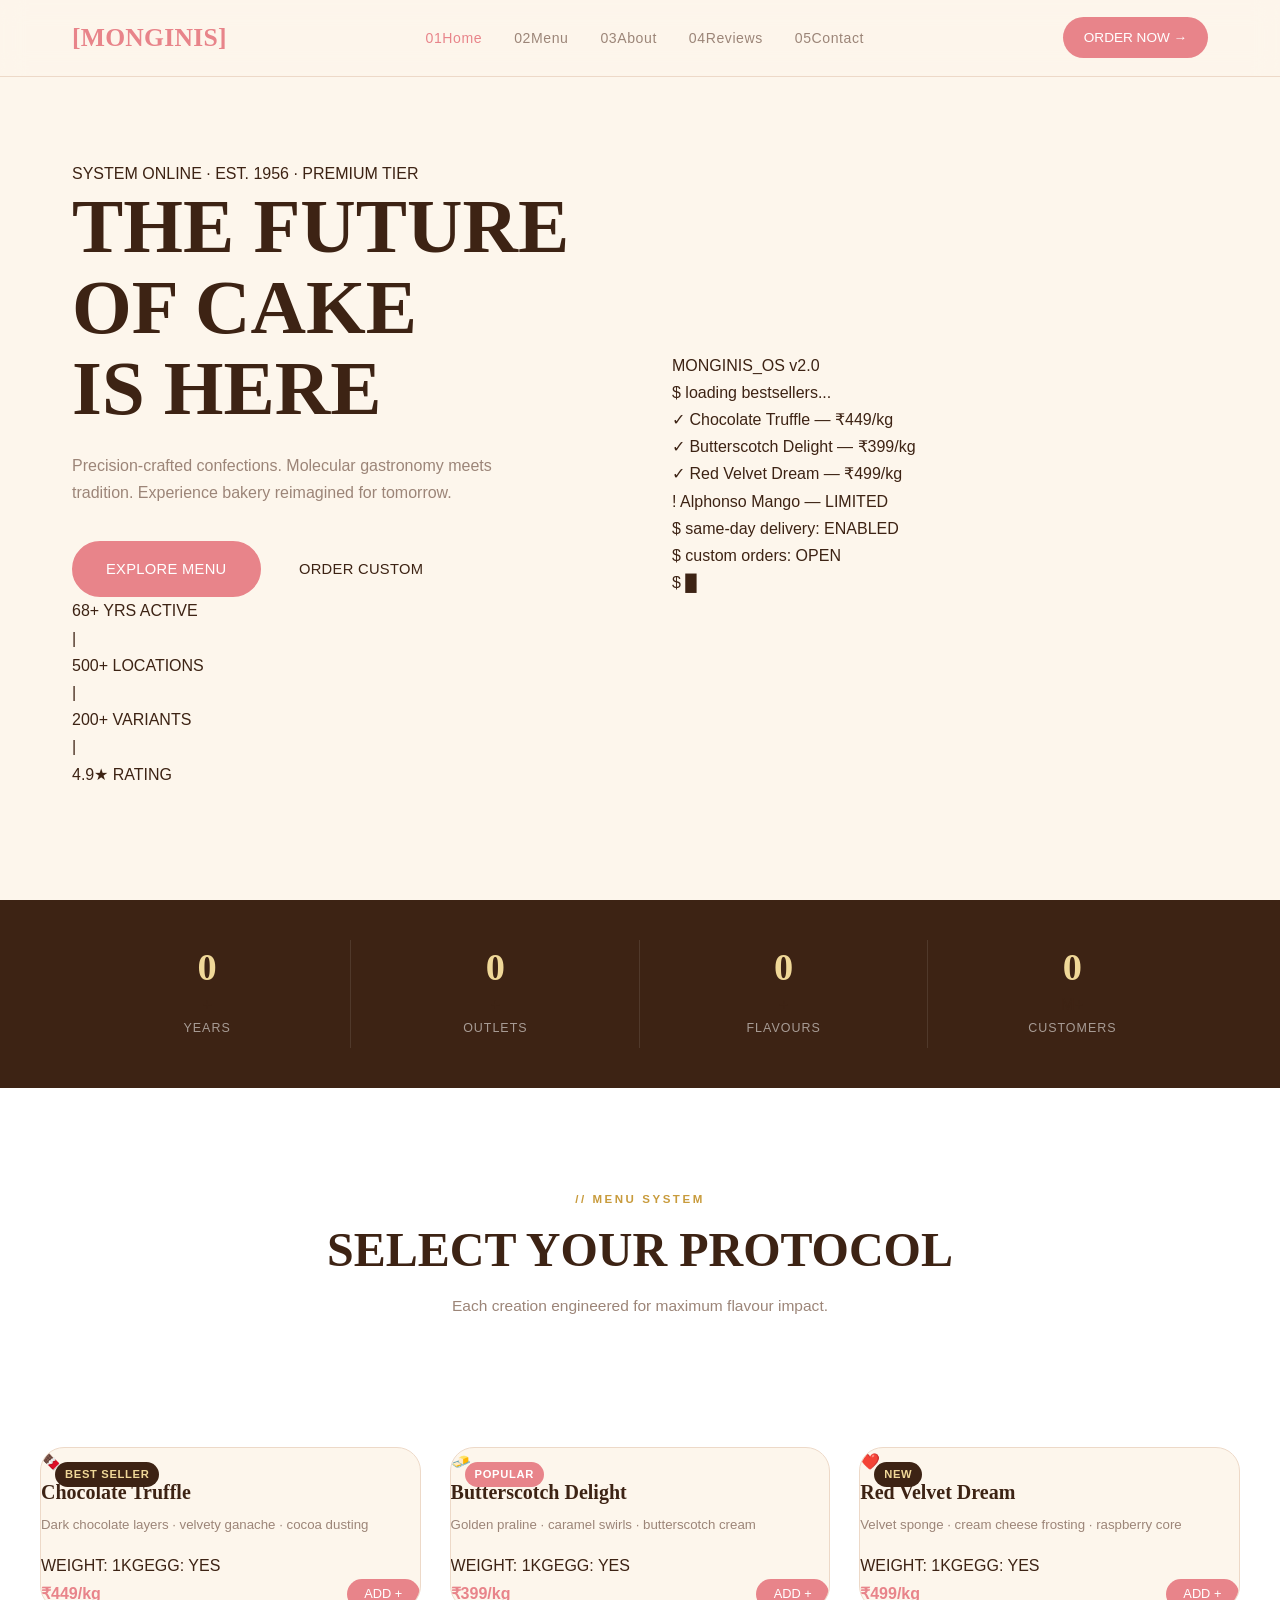
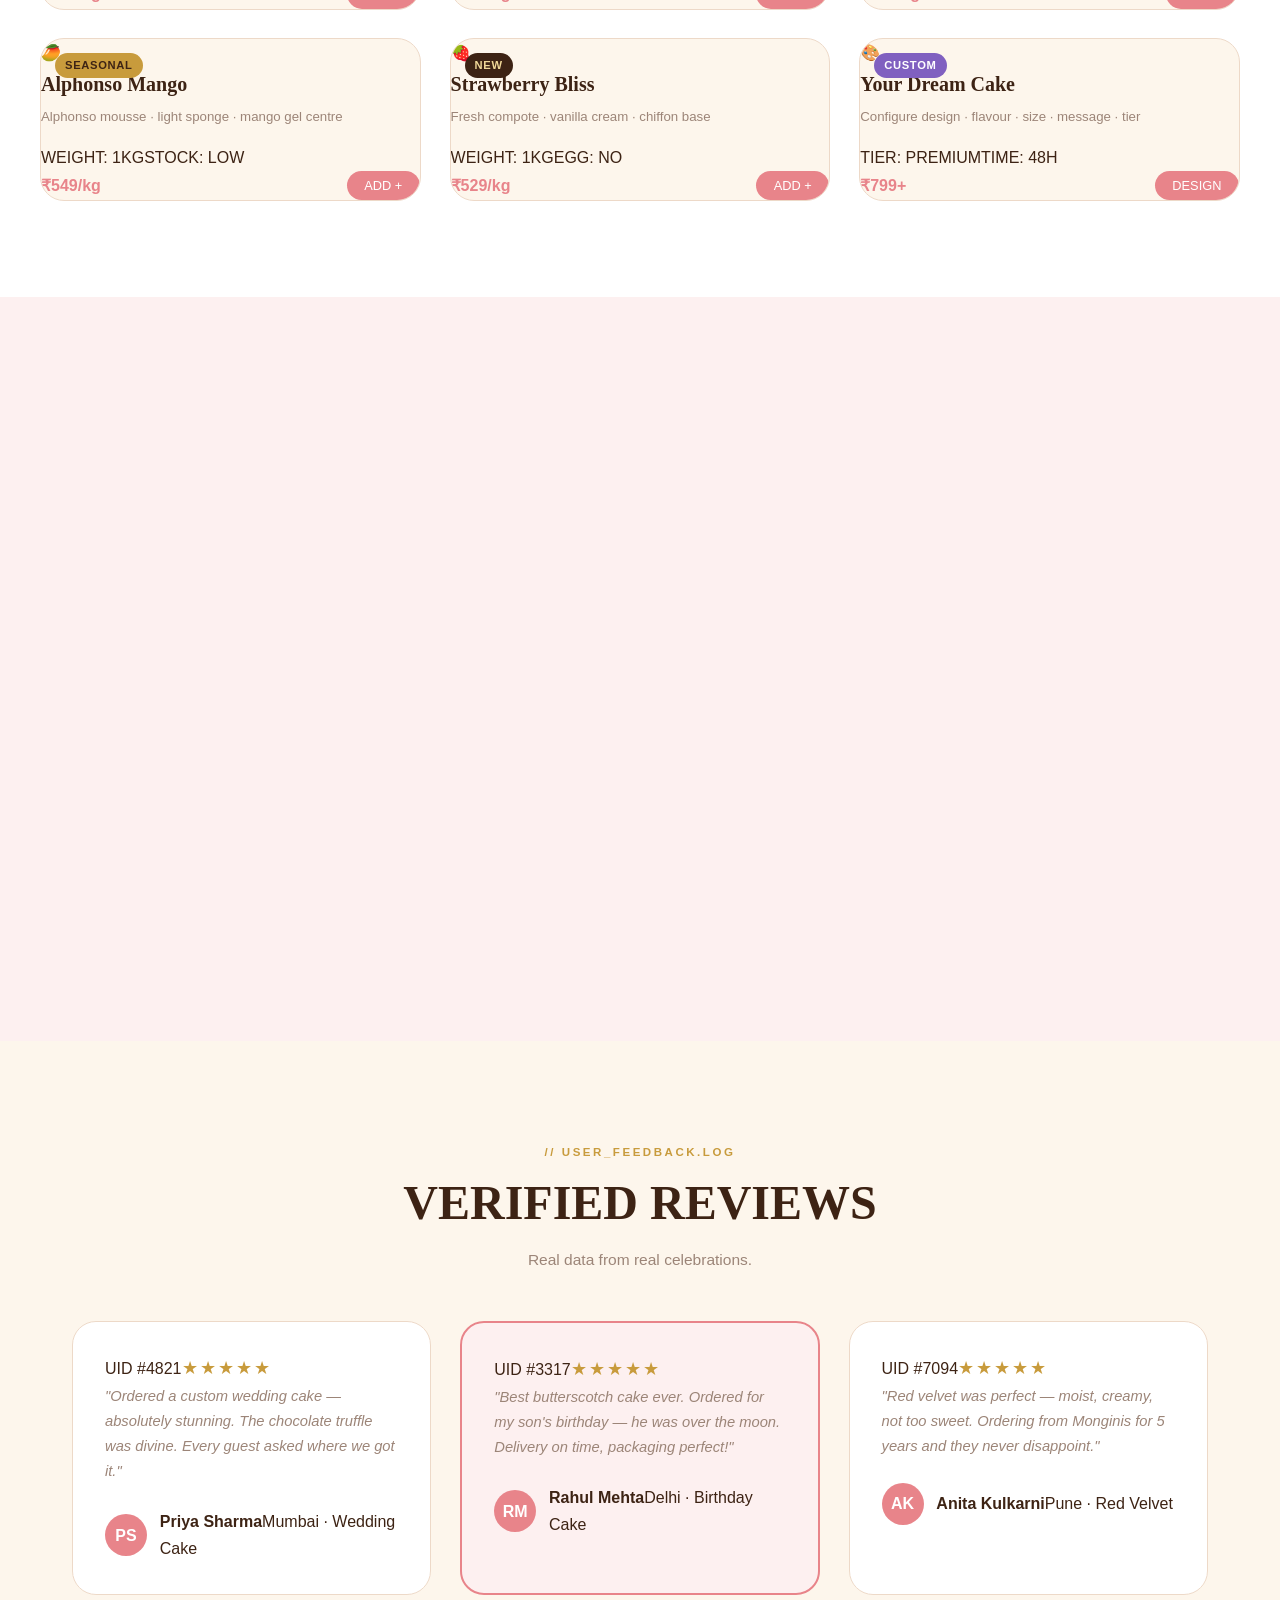
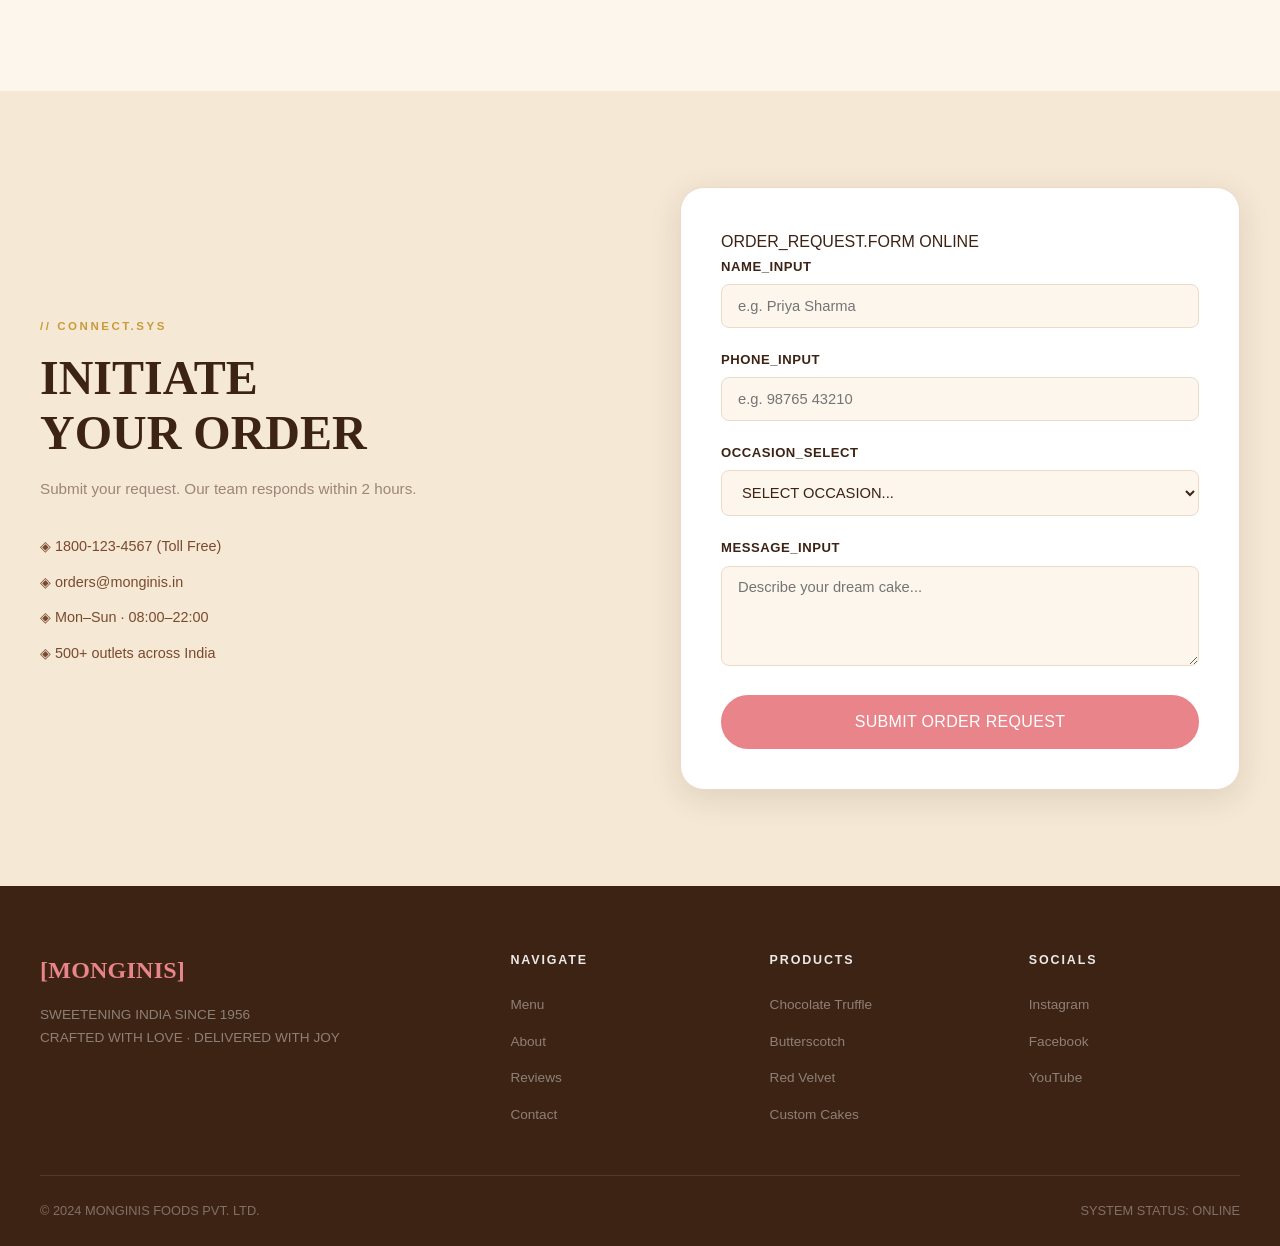
==== commit 1073e8d6: "Update index.html" ====
--- a/index.html
+++ b/index.html
@@ -2,498 +2,304 @@
 <html lang="en">
 <head>
   <meta charset="UTF-8" />
-  <!-- Makes the website look good on mobile phones -->
   <meta name="viewport" content="width=device-width, initial-scale=1.0" />
-  <title>Monginis – Premium Cake Bakery</title>
-
-  <!-- Link to our CSS file for all the styling -->
+  <title>MONGINIS — Next-Gen Bakery</title>
   <link rel="stylesheet" href="style.css" />
-
-  <!-- Google Fonts: Cormorant for headings, Jost for body text -->
-  <link href="https://fonts.googleapis.com/css2?family=Cormorant+Garamond:ital,wght@0,400;0,600;0,700;1,400;1,600&family=Jost:wght@300;400;500;600&display=swap" rel="stylesheet" />
+  <link href="https://fonts.googleapis.com/css2?family=Orbitron:wght@400;600;700;900&family=Space+Grotesk:wght@300;400;500;600&display=swap" rel="stylesheet" />
 </head>
 <body>
 
+  <!-- Animated background grid -->
+  <div class="grid-bg" aria-hidden="true"></div>
+  <!-- Floating ambient orbs -->
+  <div class="orb orb-1" aria-hidden="true"></div>
+  <div class="orb orb-2" aria-hidden="true"></div>
+  <div class="orb orb-3" aria-hidden="true"></div>
+
   <!-- ==================== NAVBAR ==================== -->
-  <!-- Sticky top navigation bar -->
   <nav class="navbar" id="navbar">
     <div class="nav-inner">
-
-      <!-- Logo on the left -->
-      <a href="#" class="logo">Monginis<span class="logo-dot">.</span></a>
-
-      <!-- Navigation links (hidden on mobile, shown via hamburger) -->
+      <a href="#" class="logo">
+        <span class="logo-bracket">[</span>MONGINIS<span class="logo-bracket">]</span>
+      </a>
       <ul class="nav-links" id="navLinks">
-        <li><a href="#hero">Home</a></li>
-        <li><a href="#menu">Menu</a></li>
-        <li><a href="#about">About</a></li>
-        <li><a href="#reviews">Reviews</a></li>
-        <li><a href="#contact">Contact</a></li>
+        <li><a href="#hero"><span class="nav-num">01</span>Home</a></li>
+        <li><a href="#menu"><span class="nav-num">02</span>Menu</a></li>
+        <li><a href="#about"><span class="nav-num">03</span>About</a></li>
+        <li><a href="#reviews"><span class="nav-num">04</span>Reviews</a></li>
+        <li><a href="#contact"><span class="nav-num">05</span>Contact</a></li>
       </ul>
-
-      <!-- Order button on the right (desktop) -->
-      <a href="#contact" class="nav-cta">Order Now</a>
-
-      <!-- Hamburger icon for mobile -->
+      <a href="#contact" class="nav-cta">ORDER NOW →</a>
       <button class="hamburger" id="hamburger" aria-label="Toggle menu">
-        <span></span>
-        <span></span>
-        <span></span>
+        <span></span><span></span><span></span>
       </button>
-
     </div>
   </nav>
-  <!-- ==================== END NAVBAR ==================== -->
-
-
-  <!-- ==================== HERO SECTION ==================== -->
-  <!-- Full-screen welcome area with headline and CTA button -->
+
+  <!-- ==================== HERO ==================== -->
   <section class="hero" id="hero">
-
-    <!-- Decorative floating circles in the background -->
-    <div class="hero-blob blob-1"></div>
-    <div class="hero-blob blob-2"></div>
-    <div class="hero-blob blob-3"></div>
-
     <div class="hero-content">
-      <!-- Small label above headline -->
-      <span class="hero-label">✦ Handcrafted Since 1956</span>
-
-      <!-- Main headline -->
+      <div class="hero-eyebrow">
+        <span class="blink-dot"></span>
+        SYSTEM ONLINE · EST. 1956 · PREMIUM TIER
+      </div>
       <h1 class="hero-title">
-        Every Slice<br />
-        Tells a <em>Sweet</em><br />
-        Story
+        THE FUTURE<br/>
+        OF <span class="glitch" data-text="CAKE">CAKE</span><br/>
+        IS HERE
       </h1>
-
-      <!-- Short description -->
       <p class="hero-sub">
-        Premium cakes, pastries & confections baked fresh daily.<br />
-        Celebrate your moments with Monginis.
+        Precision-crafted confections. Molecular gastronomy meets
+        tradition. Experience bakery reimagined for tomorrow.
       </p>
-
-      <!-- Two CTA buttons -->
-      <div class="hero-btns">
-        <a href="#menu" class="btn btn-primary">Explore Menu</a>
-        <a href="#contact" class="btn btn-outline">Order Custom Cake</a>
-      </div>
-
-      <!-- Small trust badges row -->
-      <div class="hero-badges">
-        <div class="badge">🍰 200+ Flavours</div>
-        <div class="badge">🚀 Same-Day Delivery</div>
-        <div class="badge">⭐ 4.9 / 5 Rating</div>
-      </div>
-    </div>
-
-    <!-- Hero right side: decorative cake card -->
-    <div class="hero-visual">
-      <div class="hero-card">
-        <div class="hero-cake-emoji">🎂</div>
-        <div class="hero-card-text">
-          <strong>Chocolate Truffle</strong>
-          <span>Best Seller · ₹449/kg</span>
-        </div>
-        <div class="hero-card-badge">🔥 Hot</div>
-      </div>
-      <div class="hero-card hero-card-2">
-        <div class="hero-cake-emoji">🍓</div>
-        <div class="hero-card-text">
-          <strong>Strawberry Dream</strong>
-          <span>New Arrival · ₹529/kg</span>
-        </div>
-        <div class="hero-card-badge">✨ New</div>
-      </div>
-    </div>
-
-  </section>
-  <!-- ==================== END HERO ==================== -->
-
+      <div class="hero-actions">
+        <a href="#menu" class="btn btn-primary"><span>EXPLORE MENU</span></a>
+        <a href="#contact" class="btn btn-ghost">ORDER CUSTOM</a>
+      </div>
+      <div class="hud-stats">
+        <div class="hud-stat">
+          <span class="hud-val">68+</span>
+          <span class="hud-label">YRS ACTIVE</span>
+        </div>
+        <div class="hud-divider">|</div>
+        <div class="hud-stat">
+          <span class="hud-val">500+</span>
+          <span class="hud-label">LOCATIONS</span>
+        </div>
+        <div class="hud-divider">|</div>
+        <div class="hud-stat">
+          <span class="hud-val">200+</span>
+          <span class="hud-label">VARIANTS</span>
+        </div>
+        <div class="hud-divider">|</div>
+        <div class="hud-stat">
+          <span class="hud-val">4.9★</span>
+          <span class="hud-label">RATING</span>
+        </div>
+      </div>
+    </div>
+
+    <!-- Terminal-style card on the right -->
+    <div class="hero-terminal">
+      <div class="terminal-header">
+        <span class="t-dot red"></span>
+        <span class="t-dot yellow"></span>
+        <span class="t-dot green"></span>
+        <span class="t-title">MONGINIS_OS v2.0</span>
+      </div>
+      <div class="terminal-body">
+        <div class="t-line"><span class="t-prompt">$</span> loading bestsellers...</div>
+        <div class="t-line t-success"><span class="t-prompt">✓</span> Chocolate Truffle — ₹449/kg</div>
+        <div class="t-line t-success"><span class="t-prompt">✓</span> Butterscotch Delight — ₹399/kg</div>
+        <div class="t-line t-success"><span class="t-prompt">✓</span> Red Velvet Dream — ₹499/kg</div>
+        <div class="t-line t-warning"><span class="t-prompt">!</span> Alphonso Mango — LIMITED</div>
+        <div class="t-line"><span class="t-prompt">$</span> same-day delivery: <span class="t-success">ENABLED</span></div>
+        <div class="t-line"><span class="t-prompt">$</span> custom orders: <span class="t-success">OPEN</span></div>
+        <div class="t-line"><span class="t-prompt">$</span> <span class="cursor-blink">█</span></div>
+      </div>
+    </div>
+  </section>
 
   <!-- ==================== STATS BAR ==================== -->
-  <!-- Quick numbers to build trust -->
   <div class="stats-bar">
-    <div class="stat-item">
-      <span class="stat-num">68+</span>
-      <span class="stat-label">Years of Baking</span>
-    </div>
-    <div class="stat-item">
-      <span class="stat-num">500+</span>
-      <span class="stat-label">Outlets in India</span>
-    </div>
-    <div class="stat-item">
-      <span class="stat-num">200+</span>
-      <span class="stat-label">Cake Varieties</span>
-    </div>
-    <div class="stat-item">
-      <span class="stat-num">10M+</span>
-      <span class="stat-label">Happy Customers</span>
-    </div>
+    <div class="stat-item reveal"><span class="stat-num" data-target="68">0</span><span class="stat-plus">+</span><span class="stat-label">YEARS</span></div>
+    <div class="stat-item reveal"><span class="stat-num" data-target="500">0</span><span class="stat-plus">+</span><span class="stat-label">OUTLETS</span></div>
+    <div class="stat-item reveal"><span class="stat-num" data-target="200">0</span><span class="stat-plus">+</span><span class="stat-label">FLAVOURS</span></div>
+    <div class="stat-item reveal"><span class="stat-num" data-target="10">0</span><span class="stat-plus">M+</span><span class="stat-label">CUSTOMERS</span></div>
   </div>
-  <!-- ==================== END STATS BAR ==================== -->
-
-
-  <!-- ==================== MENU SECTION ==================== -->
+
+  <!-- ==================== MENU ==================== -->
   <section class="section menu-section" id="menu">
-
-    <div class="section-header">
-      <span class="section-tag">Our Menu</span>
-      <h2 class="section-title">Freshly Baked,<br />Every Single Day</h2>
-      <p class="section-sub">Each cake is crafted with the finest ingredients and baked fresh every morning.</p>
-    </div>
-
-    <!-- Filter tabs to switch between categories -->
-    <div class="menu-filters">
-      <button class="filter-btn active" data-filter="all">All</button>
-      <button class="filter-btn" data-filter="signature">Signature</button>
-      <button class="filter-btn" data-filter="seasonal">Seasonal</button>
-      <button class="filter-btn" data-filter="custom">Custom</button>
-    </div>
-
-    <!-- Menu grid: 3 cards per row on desktop, 1 on mobile -->
+    <div class="section-header reveal">
+      <span class="section-tag">// MENU SYSTEM</span>
+      <h2 class="section-title">SELECT YOUR <span class="accent">PROTOCOL</span></h2>
+      <p class="section-sub">Each creation engineered for maximum flavour impact.</p>
+    </div>
+    <div class="menu-filters reveal">
+      <button class="filter-btn active" data-filter="all">ALL</button>
+      <button class="filter-btn" data-filter="signature">SIGNATURE</button>
+      <button class="filter-btn" data-filter="seasonal">SEASONAL</button>
+      <button class="filter-btn" data-filter="custom">CUSTOM</button>
+    </div>
     <div class="menu-grid" id="menuGrid">
 
-      <!-- Card 1 -->
-      <div class="cake-card" data-category="signature">
-        <div class="card-img-wrap">
-          <div class="cake-emoji-img choco">🍫</div>
-          <div class="card-tag">Best Seller</div>
-        </div>
-        <div class="card-body">
-          <h3 class="card-name">Chocolate Truffle</h3>
-          <p class="card-desc">Rich dark chocolate layers with velvety ganache & cocoa dusting</p>
-          <div class="card-footer">
-            <span class="card-price">₹449 / kg</span>
-            <button class="card-btn">Add to Cart</button>
+      <div class="cake-card reveal" data-category="signature">
+        <div class="card-glow"></div>
+        <div class="card-header"><div class="card-emoji">🍫</div><span class="card-tag">BEST SELLER</span></div>
+        <div class="card-scan-line"></div>
+        <h3 class="card-name">Chocolate Truffle</h3>
+        <p class="card-desc">Dark chocolate layers · velvety ganache · cocoa dusting</p>
+        <div class="card-specs"><span class="spec">WEIGHT: 1KG</span><span class="spec">EGG: YES</span></div>
+        <div class="card-footer"><span class="card-price">₹449<span class="per">/kg</span></span><button class="card-btn">ADD +</button></div>
+      </div>
+
+      <div class="cake-card reveal" data-category="signature">
+        <div class="card-glow gold-glow"></div>
+        <div class="card-header"><div class="card-emoji">🧈</div><span class="card-tag popular">POPULAR</span></div>
+        <div class="card-scan-line"></div>
+        <h3 class="card-name">Butterscotch Delight</h3>
+        <p class="card-desc">Golden praline · caramel swirls · butterscotch cream</p>
+        <div class="card-specs"><span class="spec">WEIGHT: 1KG</span><span class="spec">EGG: YES</span></div>
+        <div class="card-footer"><span class="card-price">₹399<span class="per">/kg</span></span><button class="card-btn">ADD +</button></div>
+      </div>
+
+      <div class="cake-card reveal" data-category="signature">
+        <div class="card-glow pink-glow"></div>
+        <div class="card-header"><div class="card-emoji">❤️</div><span class="card-tag new-tag">NEW</span></div>
+        <div class="card-scan-line"></div>
+        <h3 class="card-name">Red Velvet Dream</h3>
+        <p class="card-desc">Velvet sponge · cream cheese frosting · raspberry core</p>
+        <div class="card-specs"><span class="spec">WEIGHT: 1KG</span><span class="spec">EGG: YES</span></div>
+        <div class="card-footer"><span class="card-price">₹499<span class="per">/kg</span></span><button class="card-btn">ADD +</button></div>
+      </div>
+
+      <div class="cake-card reveal" data-category="seasonal">
+        <div class="card-glow amber-glow"></div>
+        <div class="card-header"><div class="card-emoji">🥭</div><span class="card-tag seasonal-tag">SEASONAL</span></div>
+        <div class="card-scan-line"></div>
+        <h3 class="card-name">Alphonso Mango</h3>
+        <p class="card-desc">Alphonso mousse · light sponge · mango gel centre</p>
+        <div class="card-specs"><span class="spec">WEIGHT: 1KG</span><span class="spec">STOCK: LOW</span></div>
+        <div class="card-footer"><span class="card-price">₹549<span class="per">/kg</span></span><button class="card-btn">ADD +</button></div>
+      </div>
+
+      <div class="cake-card reveal" data-category="seasonal">
+        <div class="card-glow pink-glow"></div>
+        <div class="card-header"><div class="card-emoji">🍓</div><span class="card-tag new-tag">NEW</span></div>
+        <div class="card-scan-line"></div>
+        <h3 class="card-name">Strawberry Bliss</h3>
+        <p class="card-desc">Fresh compote · vanilla cream · chiffon base</p>
+        <div class="card-specs"><span class="spec">WEIGHT: 1KG</span><span class="spec">EGG: NO</span></div>
+        <div class="card-footer"><span class="card-price">₹529<span class="per">/kg</span></span><button class="card-btn">ADD +</button></div>
+      </div>
+
+      <div class="cake-card reveal" data-category="custom">
+        <div class="card-glow purple-glow"></div>
+        <div class="card-header"><div class="card-emoji">🎨</div><span class="card-tag custom-tag">CUSTOM</span></div>
+        <div class="card-scan-line"></div>
+        <h3 class="card-name">Your Dream Cake</h3>
+        <p class="card-desc">Configure design · flavour · size · message · tier</p>
+        <div class="card-specs"><span class="spec">TIER: PREMIUM</span><span class="spec">TIME: 48H</span></div>
+        <div class="card-footer"><span class="card-price">₹799<span class="per">+</span></span><button class="card-btn">DESIGN</button></div>
+      </div>
+
+    </div>
+  </section>
+
+  <!-- ==================== ABOUT ==================== -->
+  <section class="about-section" id="about">
+    <div class="about-grid">
+      <div class="about-visual reveal">
+        <div class="about-hex-wrap">
+          <div class="about-hex">
+            <span class="hex-emoji">👩‍🍳</span>
+            <span class="hex-label">MASTER BAKER</span>
           </div>
         </div>
-      </div>
-
-      <!-- Card 2 -->
-      <div class="cake-card" data-category="signature">
-        <div class="card-img-wrap">
-          <div class="cake-emoji-img butter">🧈</div>
-          <div class="card-tag popular">Popular</div>
-        </div>
-        <div class="card-body">
-          <h3 class="card-name">Butterscotch Delight</h3>
-          <p class="card-desc">Classic butterscotch cream with golden praline and caramel swirls</p>
-          <div class="card-footer">
-            <span class="card-price">₹399 / kg</span>
-            <button class="card-btn">Add to Cart</button>
-          </div>
-        </div>
-      </div>
-
-      <!-- Card 3 -->
-      <div class="cake-card" data-category="signature">
-        <div class="card-img-wrap">
-          <div class="cake-emoji-img velvet">❤️</div>
-          <div class="card-tag new">New</div>
-        </div>
-        <div class="card-body">
-          <h3 class="card-name">Red Velvet Dream</h3>
-          <p class="card-desc">Soft velvet sponge layered with luscious cream cheese frosting</p>
-          <div class="card-footer">
-            <span class="card-price">₹499 / kg</span>
-            <button class="card-btn">Add to Cart</button>
-          </div>
-        </div>
-      </div>
-
-      <!-- Card 4 -->
-      <div class="cake-card" data-category="seasonal">
-        <div class="card-img-wrap">
-          <div class="cake-emoji-img mango">🥭</div>
-          <div class="card-tag seasonal-tag">Seasonal</div>
-        </div>
-        <div class="card-body">
-          <h3 class="card-name">Alphonso Mango</h3>
-          <p class="card-desc">Fresh Alphonso mango mousse on a light sponge base — summer special</p>
-          <div class="card-footer">
-            <span class="card-price">₹549 / kg</span>
-            <button class="card-btn">Add to Cart</button>
-          </div>
-        </div>
-      </div>
-
-      <!-- Card 5 -->
-      <div class="cake-card" data-category="seasonal">
-        <div class="card-img-wrap">
-          <div class="cake-emoji-img strawberry">🍓</div>
-          <div class="card-tag new">New</div>
-        </div>
-        <div class="card-body">
-          <h3 class="card-name">Strawberry Bliss</h3>
-          <p class="card-desc">Fresh strawberry compote with vanilla cream on a soft chiffon base</p>
-          <div class="card-footer">
-            <span class="card-price">₹529 / kg</span>
-            <button class="card-btn">Add to Cart</button>
-          </div>
-        </div>
-      </div>
-
-      <!-- Card 6 -->
-      <div class="cake-card" data-category="custom">
-        <div class="card-img-wrap">
-          <div class="cake-emoji-img custom">🎨</div>
-          <div class="card-tag custom-tag">Custom</div>
-        </div>
-        <div class="card-body">
-          <h3 class="card-name">Your Dream Cake</h3>
-          <p class="card-desc">Fully personalised design, flavour & size for any occasion</p>
-          <div class="card-footer">
-            <span class="card-price">Starting ₹799</span>
-            <button class="card-btn">Design Yours</button>
-          </div>
-        </div>
-      </div>
-
-    </div><!-- end menu-grid -->
-
-  </section>
-  <!-- ==================== END MENU ==================== -->
-
-
-  <!-- ==================== ABOUT SECTION ==================== -->
-  <section class="section about-section" id="about">
-    <div class="about-grid">
-
-      <!-- Left: decorative visual block -->
-      <div class="about-visual">
-        <div class="about-img-main">
-          <span class="about-big-emoji">👩‍🍳</span>
-          <p class="about-img-caption">Our master bakers</p>
-        </div>
-        <div class="about-stat-card">
-          <span class="asc-num">68</span>
-          <span class="asc-label">Years of<br />Expertise</span>
-        </div>
-      </div>
-
-      <!-- Right: text content -->
-      <div class="about-content">
-        <span class="section-tag">Our Story</span>
-        <h2 class="section-title">Baked with Heart,<br />Served with Joy</h2>
-        <p class="about-text">
-          Since 1956, Monginis has been synonymous with celebration. What started as a single bakery
-          in Mumbai has grown into India's most loved cake chain — but our core belief remains unchanged:
-          every cake should feel like it was made just for you.
-        </p>
-        <p class="about-text">
-          Our bakers use only the freshest ingredients — no shortcuts, no artificial flavours. Every
-          morning, the ovens come alive before sunrise so your cakes are always at their very best.
-        </p>
-
-        <!-- Feature list -->
+        <div class="about-data-card">
+          <div class="adc-row"><span class="adc-key">FOUNDED</span><span class="adc-val">1956</span></div>
+          <div class="adc-row"><span class="adc-key">HQ</span><span class="adc-val">MUMBAI</span></div>
+          <div class="adc-row"><span class="adc-key">TIER</span><span class="adc-val accent">PREMIUM</span></div>
+          <div class="adc-row"><span class="adc-key">STATUS</span><span class="adc-val green-val">ACTIVE</span></div>
+        </div>
+      </div>
+      <div class="about-content reveal">
+        <span class="section-tag">// ABOUT.EXE</span>
+        <h2 class="section-title">LEGACY MEETS<br/><span class="accent">INNOVATION</span></h2>
+        <p class="about-text">Since 1956, Monginis has been India's most trusted bakery system. We've upgraded our protocols — same soul, next-gen execution.</p>
+        <p class="about-text">Every cake runs through a 12-point quality check. Zero artificial flavours. Fresh ingredients loaded daily before sunrise.</p>
         <ul class="about-features">
-          <li>🌿 Fresh, natural ingredients sourced daily</li>
-          <li>🎓 Trained master bakers with 10+ years of experience</li>
-          <li>🚀 Same-day delivery across 500+ cities</li>
-          <li>🎨 Fully customised cakes for every occasion</li>
+          <li><span class="feat-icon">◈</span> Natural ingredients sourced daily</li>
+          <li><span class="feat-icon">◈</span> 12-point quality assurance protocol</li>
+          <li><span class="feat-icon">◈</span> Same-day delivery across 500+ cities</li>
+          <li><span class="feat-icon">◈</span> Full custom configuration support</li>
         </ul>
-
-        <a href="#contact" class="btn btn-primary">Get in Touch</a>
-      </div>
-
-    </div>
-  </section>
-  <!-- ==================== END ABOUT ==================== -->
-
-
-  <!-- ==================== REVIEWS SECTION ==================== -->
+        <a href="#contact" class="btn btn-primary"><span>INITIATE CONTACT</span></a>
+      </div>
+    </div>
+  </section>
+
+  <!-- ==================== REVIEWS ==================== -->
   <section class="section reviews-section" id="reviews">
-
-    <div class="section-header">
-      <span class="section-tag">Customer Love</span>
-      <h2 class="section-title">What Our Customers Say</h2>
-      <p class="section-sub">Real reviews from real celebrations</p>
-    </div>
-
-    <!-- Reviews grid: 3 cards -->
+    <div class="section-header reveal">
+      <span class="section-tag">// USER_FEEDBACK.LOG</span>
+      <h2 class="section-title">VERIFIED <span class="accent">REVIEWS</span></h2>
+      <p class="section-sub">Real data from real celebrations.</p>
+    </div>
     <div class="reviews-grid">
-
-      <div class="review-card">
-        <div class="review-stars">★★★★★</div>
-        <p class="review-text">
-          "Ordered a custom wedding cake — it was absolutely stunning. The chocolate truffle flavour
-          was divine. Every guest asked where we got it from!"
-        </p>
-        <div class="reviewer">
-          <div class="reviewer-avatar">P</div>
-          <div class="reviewer-info">
-            <strong>Priya Sharma</strong>
-            <span>Mumbai · Wedding Cake</span>
-          </div>
-        </div>
-      </div>
-
-      <div class="review-card featured">
-        <div class="review-stars">★★★★★</div>
-        <p class="review-text">
-          "Best butterscotch cake I've ever had. Ordered for my son's birthday and he was over the
-          moon. Delivery was on time and packaging was perfect!"
-        </p>
-        <div class="reviewer">
-          <div class="reviewer-avatar">R</div>
-          <div class="reviewer-info">
-            <strong>Rahul Mehta</strong>
-            <span>Delhi · Birthday Cake</span>
-          </div>
-        </div>
-      </div>
-
-      <div class="review-card">
-        <div class="review-stars">★★★★★</div>
-        <p class="review-text">
-          "The red velvet was perfect — moist, creamy, not too sweet. We've been ordering from
-          Monginis for 5 years and they never disappoint."
-        </p>
-        <div class="reviewer">
-          <div class="reviewer-avatar">A</div>
-          <div class="reviewer-info">
-            <strong>Anita Kulkarni</strong>
-            <span>Pune · Red Velvet</span>
-          </div>
-        </div>
-      </div>
-
-    </div><!-- end reviews-grid -->
-
-  </section>
-  <!-- ==================== END REVIEWS ==================== -->
-
-
-  <!-- ==================== CONTACT SECTION ==================== -->
-  <section class="section contact-section" id="contact">
-
+      <div class="review-card reveal">
+        <div class="review-top"><span class="review-id">UID #4821</span><span class="review-stars">★★★★★</span></div>
+        <p class="review-text">"Ordered a custom wedding cake — absolutely stunning. The chocolate truffle was divine. Every guest asked where we got it."</p>
+        <div class="reviewer"><div class="reviewer-avatar">PS</div><div><strong>Priya Sharma</strong><span>Mumbai · Wedding Cake</span></div></div>
+      </div>
+      <div class="review-card featured reveal">
+        <div class="review-top"><span class="review-id">UID #3317</span><span class="review-stars">★★★★★</span></div>
+        <p class="review-text">"Best butterscotch cake ever. Ordered for my son's birthday — he was over the moon. Delivery on time, packaging perfect!"</p>
+        <div class="reviewer"><div class="reviewer-avatar">RM</div><div><strong>Rahul Mehta</strong><span>Delhi · Birthday Cake</span></div></div>
+      </div>
+      <div class="review-card reveal">
+        <div class="review-top"><span class="review-id">UID #7094</span><span class="review-stars">★★★★★</span></div>
+        <p class="review-text">"Red velvet was perfect — moist, creamy, not too sweet. Ordering from Monginis for 5 years and they never disappoint."</p>
+        <div class="reviewer"><div class="reviewer-avatar">AK</div><div><strong>Anita Kulkarni</strong><span>Pune · Red Velvet</span></div></div>
+      </div>
+    </div>
+  </section>
+
+  <!-- ==================== CONTACT ==================== -->
+  <section class="contact-section" id="contact">
     <div class="contact-grid">
-
-      <!-- Left: info -->
-      <div class="contact-info">
-        <span class="section-tag">Get in Touch</span>
-        <h2 class="section-title">Order Your<br />Dream Cake</h2>
-        <p class="contact-sub">
-          Have a special occasion coming up? Fill out the form and our team will call you back within 2 hours.
-        </p>
+      <div class="contact-info reveal">
+        <span class="section-tag">// CONNECT.SYS</span>
+        <h2 class="section-title">INITIATE<br/><span class="accent">YOUR ORDER</span></h2>
+        <p class="contact-sub">Submit your request. Our team responds within 2 hours.</p>
         <ul class="contact-details">
-          <li>📞 &nbsp;1800-123-4567 (Toll Free)</li>
-          <li>📧 &nbsp;orders@monginis.in</li>
-          <li>🕐 &nbsp;Mon – Sun · 8am – 10pm</li>
-          <li>📍 &nbsp;500+ outlets across India</li>
+          <li><span class="cd-icon">◈</span> 1800-123-4567 (Toll Free)</li>
+          <li><span class="cd-icon">◈</span> orders@monginis.in</li>
+          <li><span class="cd-icon">◈</span> Mon–Sun · 08:00–22:00</li>
+          <li><span class="cd-icon">◈</span> 500+ outlets across India</li>
         </ul>
       </div>
-
-      <!-- Right: contact form -->
-      <div class="contact-form-wrap">
+      <div class="contact-form-wrap reveal">
+        <div class="form-header">
+          <span class="form-title">ORDER_REQUEST.FORM</span>
+          <span class="form-status"><span class="blink-dot"></span> ONLINE</span>
+        </div>
         <form class="contact-form" id="contactForm">
-
-          <!-- Name field -->
+          <div class="form-group"><label for="name">NAME_INPUT</label><input type="text" id="name" name="name" placeholder="e.g. Priya Sharma" required /></div>
+          <div class="form-group"><label for="phone">PHONE_INPUT</label><input type="tel" id="phone" name="phone" placeholder="e.g. 98765 43210" required /></div>
           <div class="form-group">
-            <label for="name">Your Name</label>
-            <input type="text" id="name" name="name" placeholder="e.g. Priya Sharma" required />
-          </div>
-
-          <!-- Phone field -->
-          <div class="form-group">
-            <label for="phone">Phone Number</label>
-            <input type="tel" id="phone" name="phone" placeholder="e.g. 98765 43210" required />
-          </div>
-
-          <!-- Occasion field -->
-          <div class="form-group">
-            <label for="occasion">Occasion</label>
+            <label for="occasion">OCCASION_SELECT</label>
             <select id="occasion" name="occasion">
-              <option value="">Select occasion...</option>
-              <option>Birthday</option>
-              <option>Wedding</option>
-              <option>Anniversary</option>
-              <option>Corporate Event</option>
-              <option>Other</option>
+              <option value="">SELECT OCCASION...</option>
+              <option>Birthday</option><option>Wedding</option><option>Anniversary</option><option>Corporate Event</option><option>Other</option>
             </select>
           </div>
-
-          <!-- Message field -->
-          <div class="form-group">
-            <label for="message">Your Message</label>
-            <textarea id="message" name="message" rows="4" placeholder="Tell us about your dream cake..."></textarea>
-          </div>
-
-          <!-- Submit button -->
-          <button type="submit" class="btn btn-primary full-width">Send My Order Request 🎂</button>
-
-          <!-- Success message (hidden by default, shown via JS) -->
-          <div class="form-success" id="formSuccess">
-            ✅ Thank you! We'll call you back within 2 hours.
-          </div>
-
+          <div class="form-group"><label for="message">MESSAGE_INPUT</label><textarea id="message" name="message" rows="4" placeholder="Describe your dream cake..."></textarea></div>
+          <button type="submit" class="btn btn-primary full-width"><span>SUBMIT ORDER REQUEST</span></button>
+          <div class="form-success" id="formSuccess">✓ REQUEST RECEIVED — We'll contact you within 2 hours.</div>
         </form>
       </div>
-
-    </div>
-  </section>
-  <!-- ==================== END CONTACT ==================== -->
-
+    </div>
+  </section>
 
   <!-- ==================== FOOTER ==================== -->
   <footer class="footer">
     <div class="footer-inner">
-
-      <!-- Logo and tagline -->
       <div class="footer-brand">
-        <span class="logo">Monginis<span class="logo-dot">.</span></span>
-        <p>Sweetening India since 1956.<br />Crafted with love, delivered with joy.</p>
-      </div>
-
-      <!-- Quick links -->
-      <div class="footer-col">
-        <h4>Quick Links</h4>
-        <ul>
-          <li><a href="#menu">Our Menu</a></li>
-          <li><a href="#about">About Us</a></li>
-          <li><a href="#reviews">Reviews</a></li>
-          <li><a href="#contact">Contact</a></li>
-        </ul>
-      </div>
-
-      <!-- Popular cakes links -->
-      <div class="footer-col">
-        <h4>Popular Cakes</h4>
-        <ul>
-          <li><a href="#">Chocolate Truffle</a></li>
-          <li><a href="#">Butterscotch</a></li>
-          <li><a href="#">Red Velvet</a></li>
-          <li><a href="#">Custom Cakes</a></li>
-        </ul>
-      </div>
-
-      <!-- Social links -->
-      <div class="footer-col">
-        <h4>Follow Us</h4>
-        <ul>
-          <li><a href="#">Instagram</a></li>
-          <li><a href="#">Facebook</a></li>
-          <li><a href="#">YouTube</a></li>
-        </ul>
-      </div>
-
-    </div>
-
-    <!-- Bottom bar -->
+        <span class="logo"><span class="logo-bracket">[</span>MONGINIS<span class="logo-bracket">]</span></span>
+        <p>SWEETENING INDIA SINCE 1956<br/>CRAFTED WITH LOVE · DELIVERED WITH JOY</p>
+      </div>
+      <div class="footer-col"><h4>NAVIGATE</h4><ul><li><a href="#menu">Menu</a></li><li><a href="#about">About</a></li><li><a href="#reviews">Reviews</a></li><li><a href="#contact">Contact</a></li></ul></div>
+      <div class="footer-col"><h4>PRODUCTS</h4><ul><li><a href="#">Chocolate Truffle</a></li><li><a href="#">Butterscotch</a></li><li><a href="#">Red Velvet</a></li><li><a href="#">Custom Cakes</a></li></ul></div>
+      <div class="footer-col"><h4>SOCIALS</h4><ul><li><a href="#">Instagram</a></li><li><a href="#">Facebook</a></li><li><a href="#">YouTube</a></li></ul></div>
+    </div>
     <div class="footer-bottom">
-      <span>© 2024 Monginis Foods Pvt. Ltd. All rights reserved.</span>
-      <span>Made with ❤️ for every celebration</span>
-    </div>
-
+      <span>© 2024 MONGINIS FOODS PVT. LTD.</span>
+      <span>SYSTEM STATUS: <span class="green-val">ONLINE</span></span>
+    </div>
   </footer>
-  <!-- ==================== END FOOTER ==================== -->
-
-
-  <!-- Scroll-to-top button (shows after scrolling down) -->
-  <button class="scroll-top" id="scrollTop" aria-label="Scroll to top">↑</button>
-
-  <!-- Link to our JavaScript file (placed at end of body so HTML loads first) -->
+
+  <button class="scroll-top" id="scrollTop" aria-label="Back to top">↑</button>
   <script src="script.js"></script>
-
 </body>
 </html>
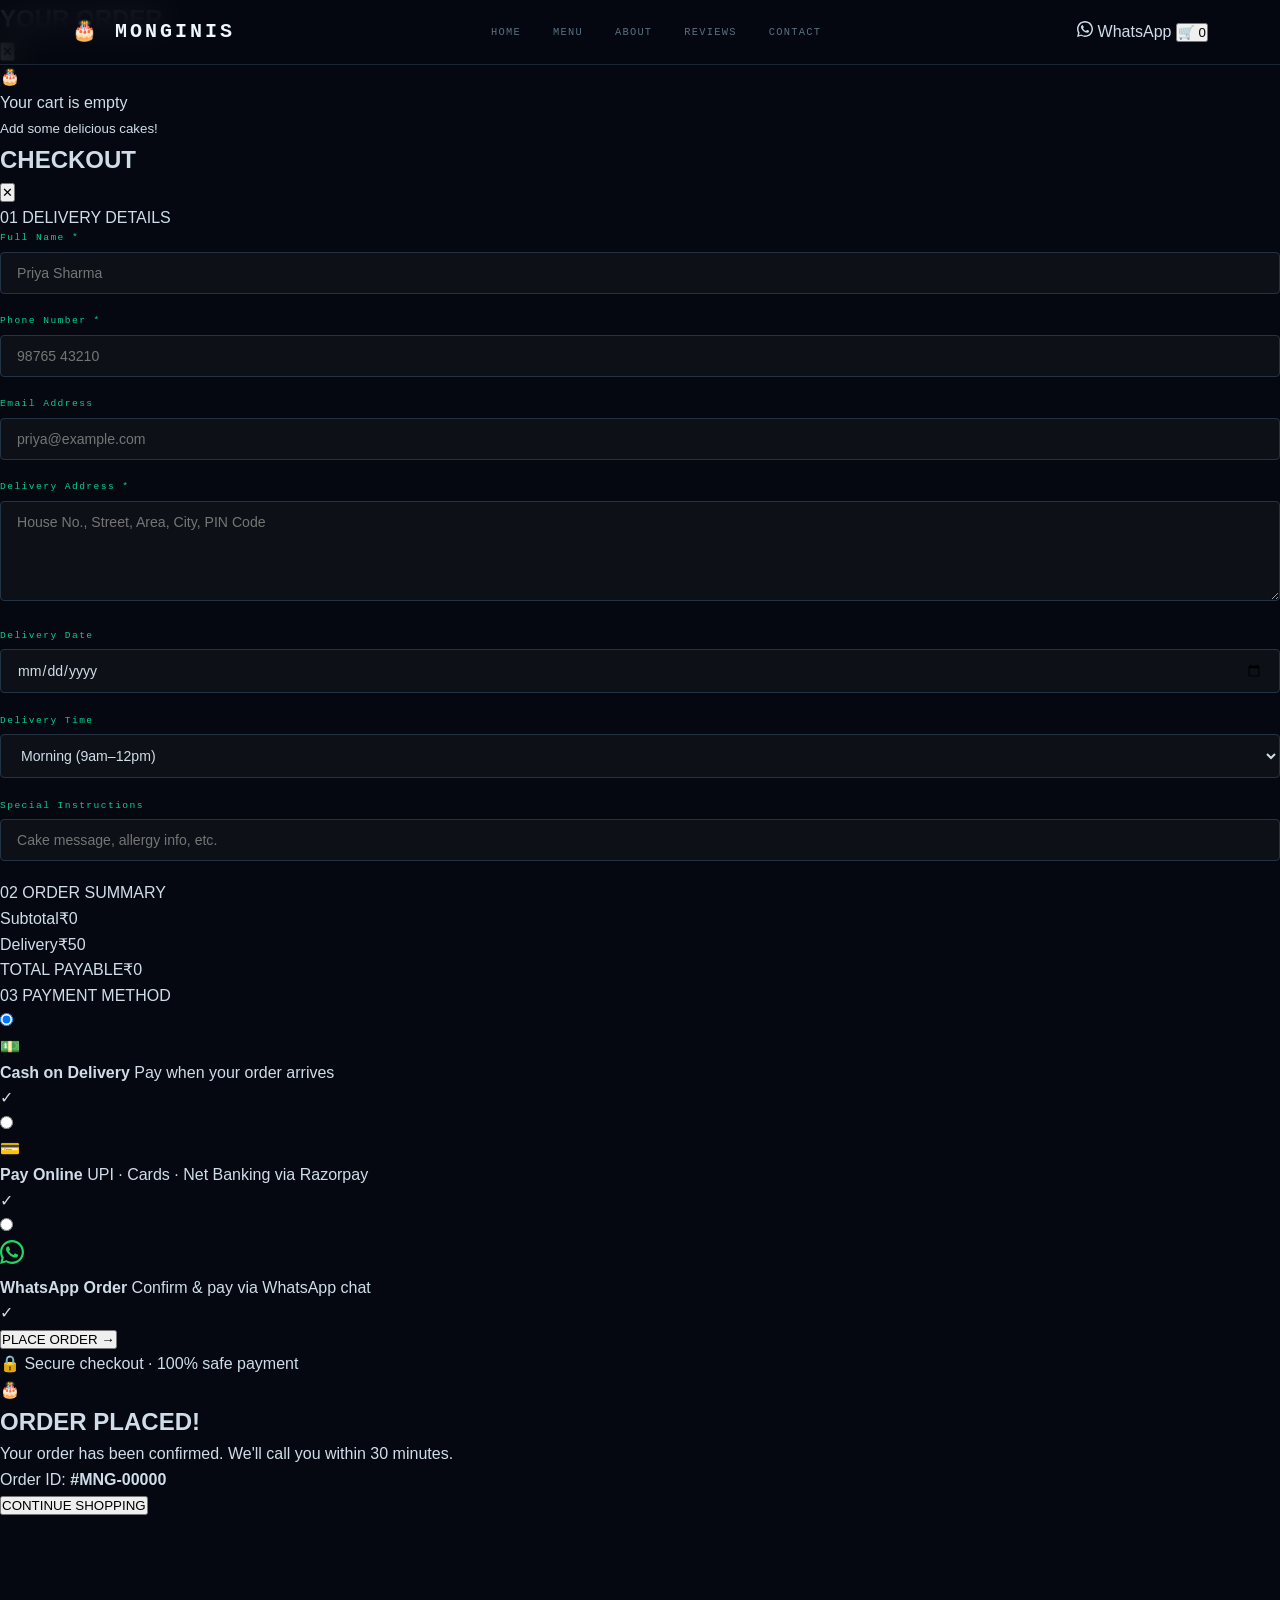
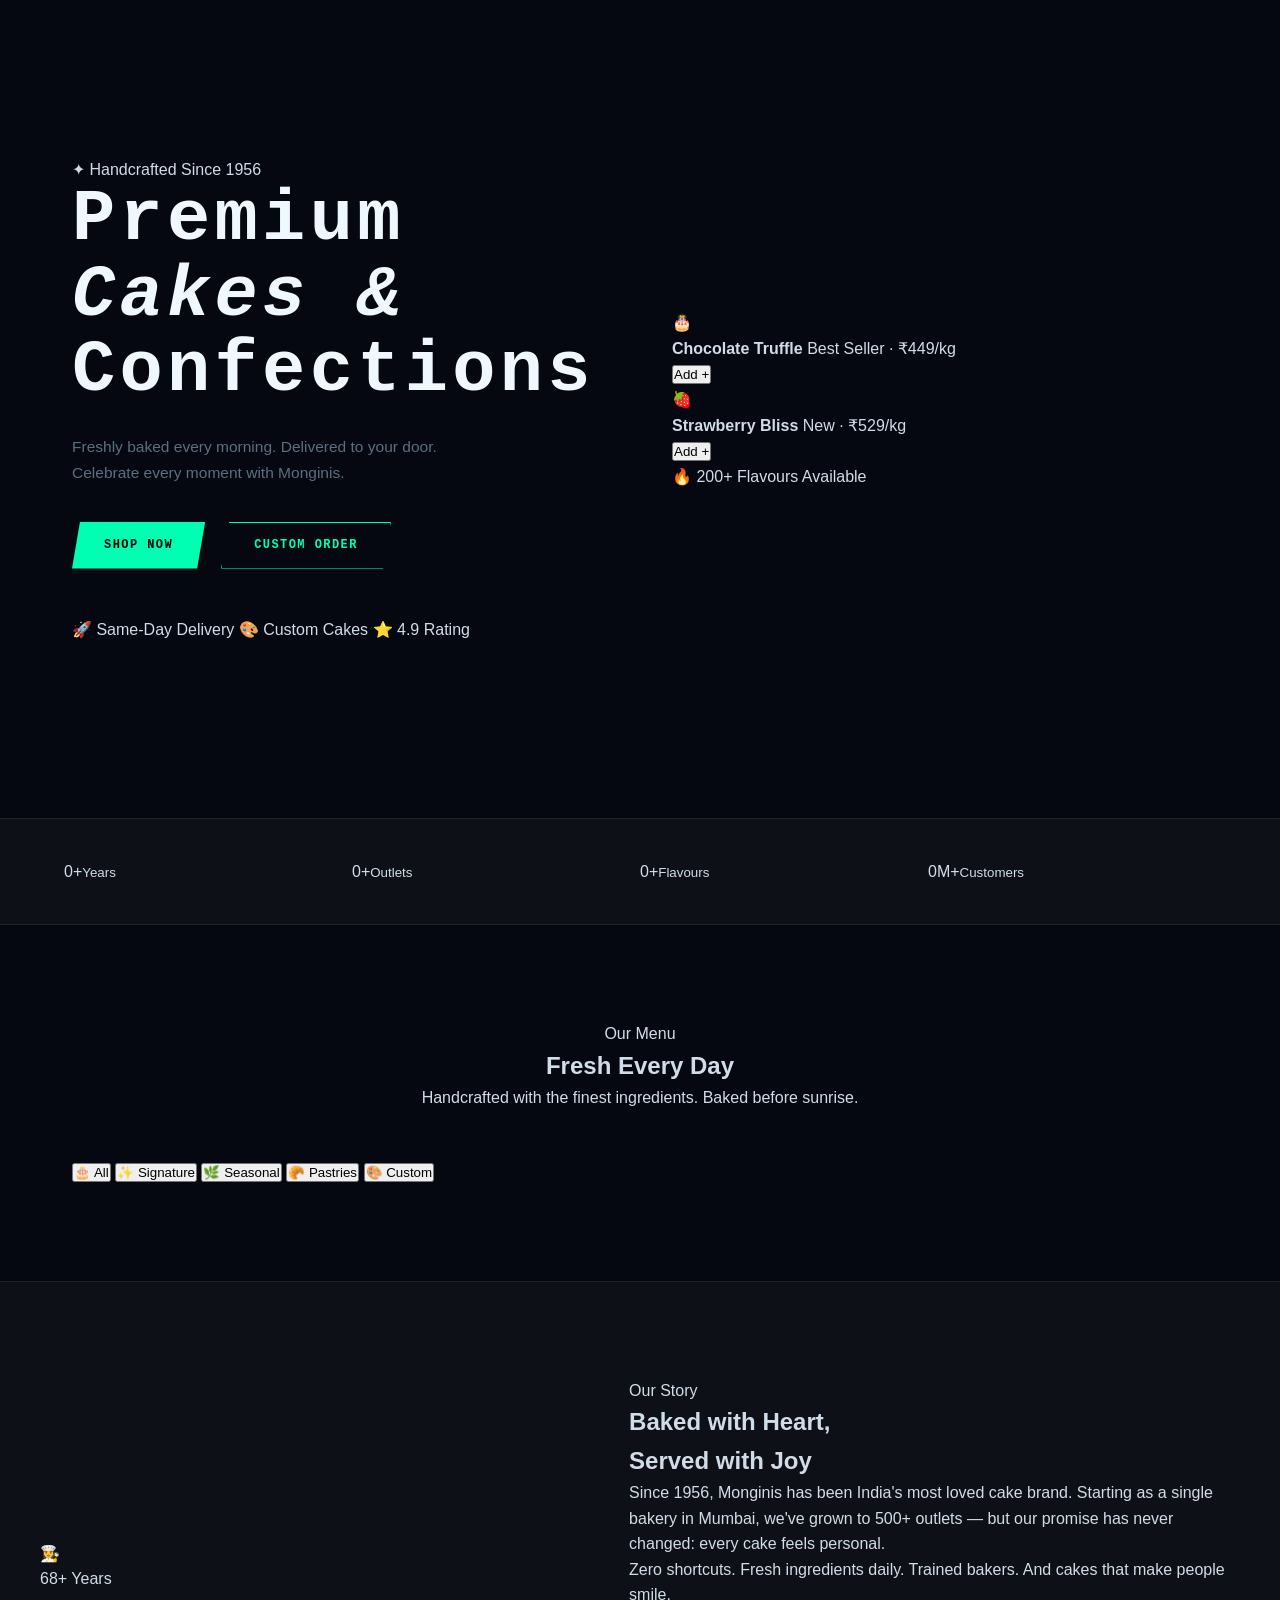
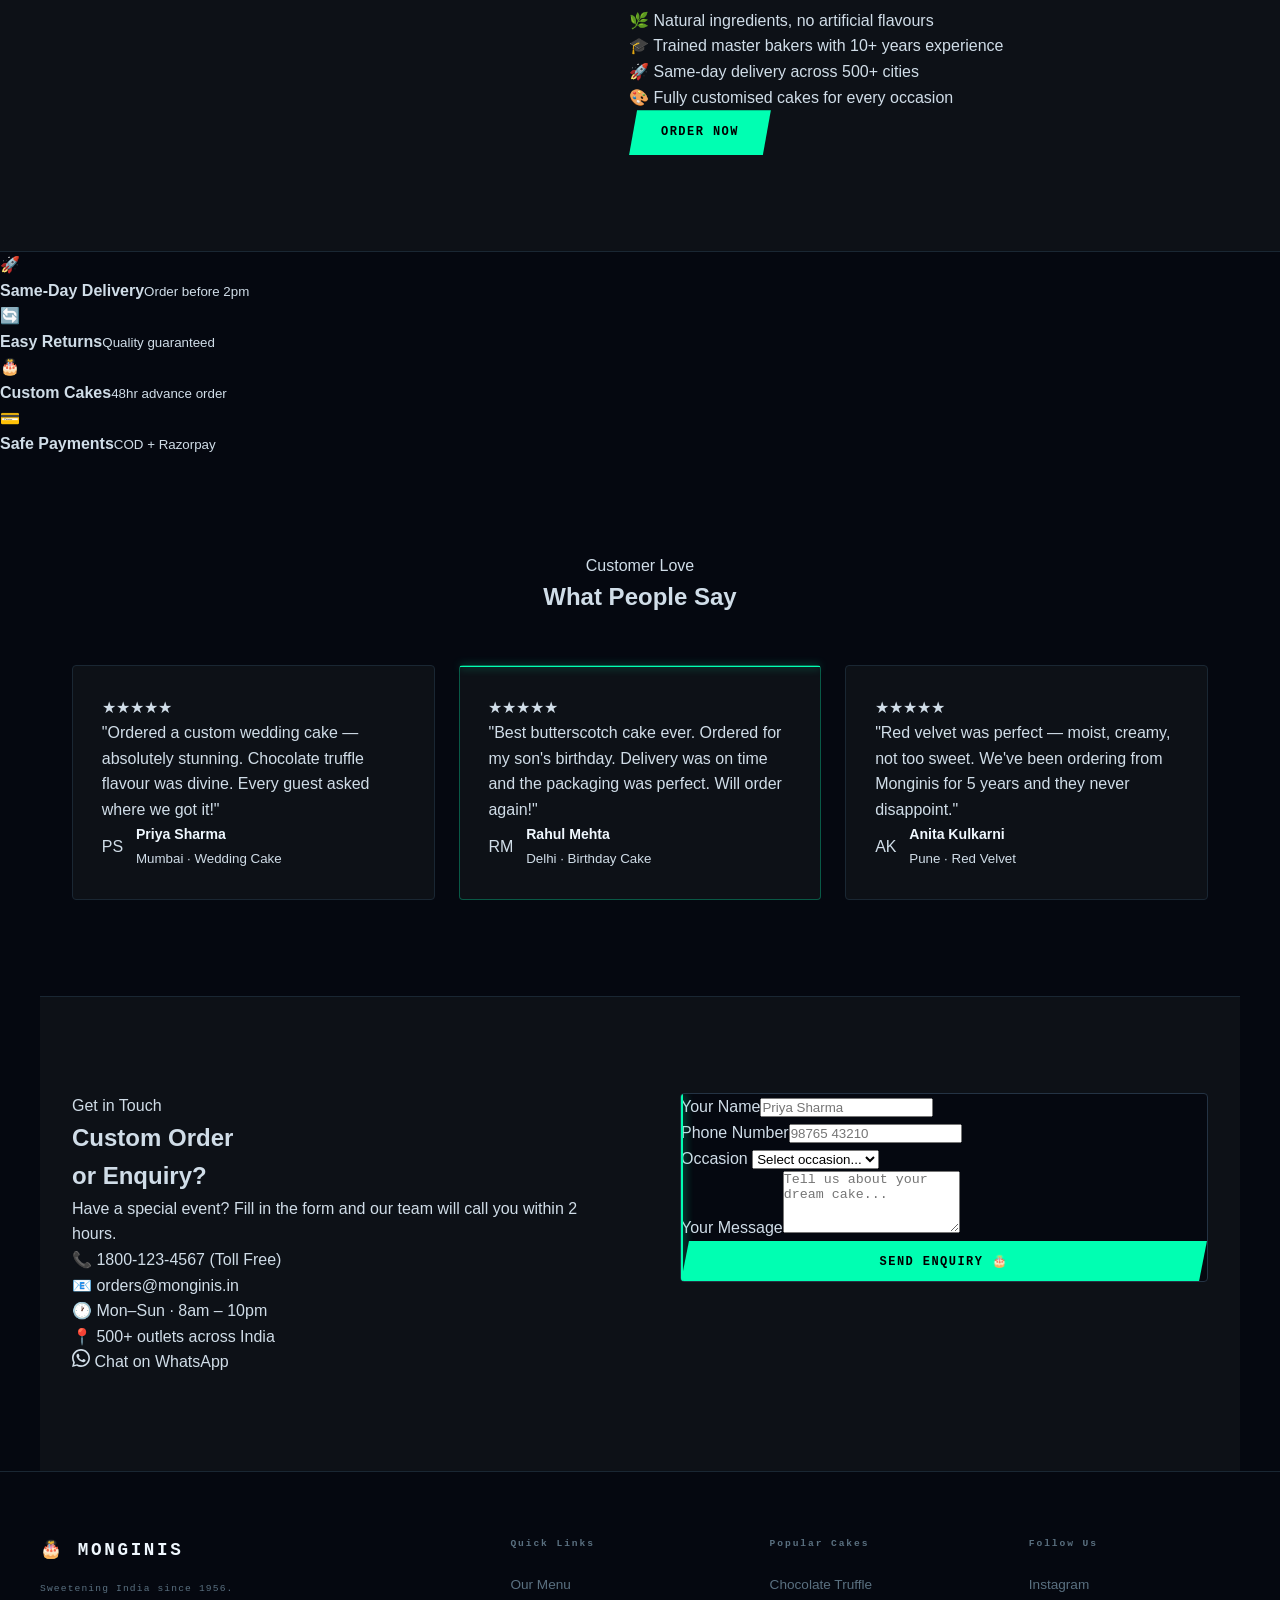
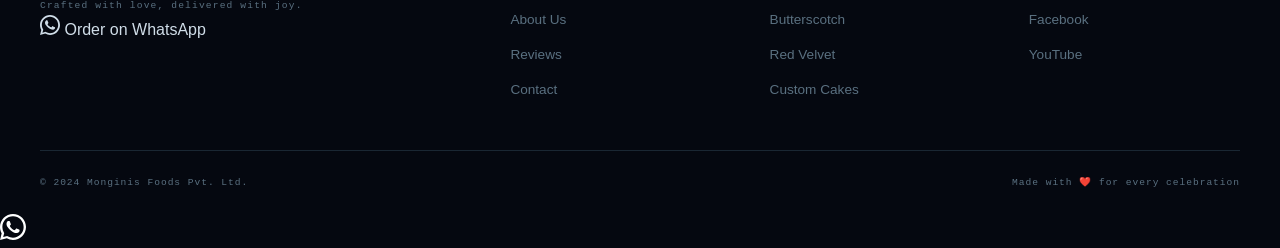
==== commit 80c000e4: "Create index.html" ====
--- a/index.html
+++ b/index.html
@@ -1,305 +1,384 @@
 <!DOCTYPE html>
 <html lang="en">
 <head>
-  <meta charset="UTF-8" />
-  <meta name="viewport" content="width=device-width, initial-scale=1.0" />
-  <title>MONGINIS — Next-Gen Bakery</title>
-  <link rel="stylesheet" href="style.css" />
-  <link href="https://fonts.googleapis.com/css2?family=Orbitron:wght@400;600;700;900&family=Space+Grotesk:wght@300;400;500;600&display=swap" rel="stylesheet" />
+  <meta charset="UTF-8"/>
+  <meta name="viewport" content="width=device-width, initial-scale=1.0"/>
+  <title>MONGINIS — Premium Bakery & Cake Shop</title>
+  <link rel="stylesheet" href="style.css"/>
+  <link href="https://fonts.googleapis.com/css2?family=Bebas+Neue&family=DM+Sans:wght@300;400;500;600&family=DM+Serif+Display:ital@0;1&display=swap" rel="stylesheet"/>
 </head>
 <body>
 
-  <!-- Animated background grid -->
-  <div class="grid-bg" aria-hidden="true"></div>
-  <!-- Floating ambient orbs -->
-  <div class="orb orb-1" aria-hidden="true"></div>
-  <div class="orb orb-2" aria-hidden="true"></div>
-  <div class="orb orb-3" aria-hidden="true"></div>
-
-  <!-- ==================== NAVBAR ==================== -->
-  <nav class="navbar" id="navbar">
-    <div class="nav-inner">
-      <a href="#" class="logo">
-        <span class="logo-bracket">[</span>MONGINIS<span class="logo-bracket">]</span>
+<!-- ===================== CART SIDEBAR ===================== -->
+<div class="cart-overlay" id="cartOverlay"></div>
+<aside class="cart-sidebar" id="cartSidebar">
+  <div class="cart-head">
+    <h2>YOUR ORDER</h2>
+    <button class="cart-close" id="cartClose">✕</button>
+  </div>
+  <div class="cart-items" id="cartItems">
+    <div class="cart-empty" id="cartEmpty">
+      <span class="empty-icon">🎂</span>
+      <p>Your cart is empty</p>
+      <small>Add some delicious cakes!</small>
+    </div>
+  </div>
+  <div class="cart-footer" id="cartFooter" style="display:none">
+    <div class="cart-total-row">
+      <span>Subtotal</span><span id="cartSubtotal">₹0</span>
+    </div>
+    <div class="cart-total-row">
+      <span>Delivery</span><span id="cartDelivery">₹50</span>
+    </div>
+    <div class="cart-total-row total">
+      <span>TOTAL</span><span id="cartTotal">₹0</span>
+    </div>
+    <button class="btn-checkout" id="checkoutBtn">PROCEED TO CHECKOUT →</button>
+    <button class="btn-whatsapp" id="whatsappOrderBtn">
+      <svg width="18" height="18" viewBox="0 0 24 24" fill="currentColor"><path d="M17.472 14.382c-.297-.149-1.758-.867-2.03-.967-.273-.099-.471-.148-.67.15-.197.297-.767.966-.94 1.164-.173.199-.347.223-.644.075-.297-.15-1.255-.463-2.39-1.475-.883-.788-1.48-1.761-1.653-2.059-.173-.297-.018-.458.13-.606.134-.133.298-.347.446-.52.149-.174.198-.298.298-.497.099-.198.05-.371-.025-.52-.075-.149-.669-1.612-.916-2.207-.242-.579-.487-.5-.669-.51-.173-.008-.371-.01-.57-.01-.198 0-.52.074-.792.372-.272.297-1.04 1.016-1.04 2.479 0 1.462 1.065 2.875 1.213 3.074.149.198 2.096 3.2 5.077 4.487.709.306 1.262.489 1.694.625.712.227 1.36.195 1.871.118.571-.085 1.758-.719 2.006-1.413.248-.694.248-1.289.173-1.413-.074-.124-.272-.198-.57-.347z"/><path d="M12 0C5.373 0 0 5.373 0 12c0 2.136.559 4.14 1.535 5.878L.057 23.926l6.228-1.635A11.943 11.943 0 0012 24c6.627 0 12-5.373 12-12S18.627 0 12 0zm0 21.818a9.818 9.818 0 01-5.015-1.378l-.36-.213-3.695.97.988-3.606-.234-.37A9.818 9.818 0 012.182 12C2.182 6.574 6.574 2.182 12 2.182S21.818 6.574 21.818 12 17.426 21.818 12 21.818z"/></svg>
+      ORDER VIA WHATSAPP
+    </button>
+  </div>
+</aside>
+
+<!-- ===================== CHECKOUT MODAL ===================== -->
+<div class="modal-overlay" id="checkoutOverlay"></div>
+<div class="checkout-modal" id="checkoutModal">
+  <div class="modal-head">
+    <h2>CHECKOUT</h2>
+    <button class="modal-close" id="checkoutClose">✕</button>
+  </div>
+  <div class="checkout-body">
+    <!-- Step 1: Delivery Info -->
+    <div class="checkout-step" id="step1">
+      <div class="step-label"><span class="step-num">01</span> DELIVERY DETAILS</div>
+      <div class="form-row">
+        <div class="form-group">
+          <label>Full Name *</label>
+          <input type="text" id="co-name" placeholder="Priya Sharma"/>
+        </div>
+        <div class="form-group">
+          <label>Phone Number *</label>
+          <input type="tel" id="co-phone" placeholder="98765 43210"/>
+        </div>
+      </div>
+      <div class="form-group">
+        <label>Email Address</label>
+        <input type="email" id="co-email" placeholder="priya@example.com"/>
+      </div>
+      <div class="form-group">
+        <label>Delivery Address *</label>
+        <textarea id="co-address" rows="3" placeholder="House No., Street, Area, City, PIN Code"></textarea>
+      </div>
+      <div class="form-row">
+        <div class="form-group">
+          <label>Delivery Date</label>
+          <input type="date" id="co-date"/>
+        </div>
+        <div class="form-group">
+          <label>Delivery Time</label>
+          <select id="co-time">
+            <option>Morning (9am–12pm)</option>
+            <option>Afternoon (12pm–4pm)</option>
+            <option>Evening (4pm–8pm)</option>
+          </select>
+        </div>
+      </div>
+      <div class="form-group">
+        <label>Special Instructions</label>
+        <input type="text" id="co-note" placeholder="Cake message, allergy info, etc."/>
+      </div>
+    </div>
+
+    <!-- Step 2: Order Summary -->
+    <div class="checkout-step" id="step2">
+      <div class="step-label"><span class="step-num">02</span> ORDER SUMMARY</div>
+      <div class="order-summary-list" id="orderSummaryList"></div>
+      <div class="order-totals">
+        <div class="ot-row"><span>Subtotal</span><span id="co-subtotal">₹0</span></div>
+        <div class="ot-row"><span>Delivery</span><span>₹50</span></div>
+        <div class="ot-row ot-total"><span>TOTAL PAYABLE</span><span id="co-total">₹0</span></div>
+      </div>
+    </div>
+
+    <!-- Step 3: Payment -->
+    <div class="checkout-step" id="step3">
+      <div class="step-label"><span class="step-num">03</span> PAYMENT METHOD</div>
+      <div class="payment-options">
+        <label class="pay-option" id="payOptCOD">
+          <input type="radio" name="payment" value="cod" checked/>
+          <div class="pay-icon">💵</div>
+          <div class="pay-info">
+            <strong>Cash on Delivery</strong>
+            <span>Pay when your order arrives</span>
+          </div>
+          <div class="pay-check">✓</div>
+        </label>
+        <label class="pay-option" id="payOptRazorpay">
+          <input type="radio" name="payment" value="razorpay"/>
+          <div class="pay-icon">💳</div>
+          <div class="pay-info">
+            <strong>Pay Online</strong>
+            <span>UPI · Cards · Net Banking via Razorpay</span>
+          </div>
+          <div class="pay-check">✓</div>
+        </label>
+        <label class="pay-option" id="payOptWhatsapp">
+          <input type="radio" name="payment" value="whatsapp"/>
+          <div class="pay-icon" style="font-size:1.4rem">
+            <svg width="24" height="24" viewBox="0 0 24 24" fill="#25D366"><path d="M17.472 14.382c-.297-.149-1.758-.867-2.03-.967-.273-.099-.471-.148-.67.15-.197.297-.767.966-.94 1.164-.173.199-.347.223-.644.075-.297-.15-1.255-.463-2.39-1.475-.883-.788-1.48-1.761-1.653-2.059-.173-.297-.018-.458.13-.606.134-.133.298-.347.446-.52.149-.174.198-.298.298-.497.099-.198.05-.371-.025-.52-.075-.149-.669-1.612-.916-2.207-.242-.579-.487-.5-.669-.51-.173-.008-.371-.01-.57-.01-.198 0-.52.074-.792.372-.272.297-1.04 1.016-1.04 2.479 0 1.462 1.065 2.875 1.213 3.074.149.198 2.096 3.2 5.077 4.487.709.306 1.262.489 1.694.625.712.227 1.36.195 1.871.118.571-.085 1.758-.719 2.006-1.413.248-.694.248-1.289.173-1.413-.074-.124-.272-.198-.57-.347z"/><path d="M12 0C5.373 0 0 5.373 0 12c0 2.136.559 4.14 1.535 5.878L.057 23.926l6.228-1.635A11.943 11.943 0 0012 24c6.627 0 12-5.373 12-12S18.627 0 12 0zm0 21.818a9.818 9.818 0 01-5.015-1.378l-.36-.213-3.695.97.988-3.606-.234-.37A9.818 9.818 0 012.182 12C2.182 6.574 6.574 2.182 12 2.182S21.818 6.574 21.818 12 17.426 21.818 12 21.818z"/></svg>
+          </div>
+          <div class="pay-info">
+            <strong>WhatsApp Order</strong>
+            <span>Confirm & pay via WhatsApp chat</span>
+          </div>
+          <div class="pay-check">✓</div>
+        </label>
+      </div>
+    </div>
+
+    <div class="checkout-actions">
+      <button class="btn-place-order" id="placeOrderBtn">PLACE ORDER →</button>
+      <p class="checkout-note">🔒 Secure checkout · 100% safe payment</p>
+    </div>
+  </div>
+</div>
+
+<!-- ===================== SUCCESS MODAL ===================== -->
+<div class="modal-overlay" id="successOverlay"></div>
+<div class="success-modal" id="successModal">
+  <div class="success-icon">🎂</div>
+  <h2>ORDER PLACED!</h2>
+  <p id="successMsg">Your order has been confirmed. We'll call you within 30 minutes.</p>
+  <div class="order-id-box">Order ID: <strong id="orderId">#MNG-00000</strong></div>
+  <button class="btn-success-close" id="successClose">CONTINUE SHOPPING</button>
+</div>
+
+<!-- ===================== NAVBAR ===================== -->
+<nav class="navbar" id="navbar">
+  <div class="nav-inner">
+    <a href="#" class="logo">🎂 MONGINIS</a>
+    <ul class="nav-links" id="navLinks">
+      <li><a href="#hero">Home</a></li>
+      <li><a href="#categories">Menu</a></li>
+      <li><a href="#about">About</a></li>
+      <li><a href="#reviews">Reviews</a></li>
+      <li><a href="#contact">Contact</a></li>
+    </ul>
+    <div class="nav-right">
+      <!-- Floating WhatsApp quick order -->
+      <a class="nav-whatsapp" href="https://wa.me/919876543210?text=Hi! I'd like to place a cake order." target="_blank">
+        <svg width="16" height="16" viewBox="0 0 24 24" fill="currentColor"><path d="M17.472 14.382c-.297-.149-1.758-.867-2.03-.967-.273-.099-.471-.148-.67.15-.197.297-.767.966-.94 1.164-.173.199-.347.223-.644.075-.297-.15-1.255-.463-2.39-1.475-.883-.788-1.48-1.761-1.653-2.059-.173-.297-.018-.458.13-.606.134-.133.298-.347.446-.52.149-.174.198-.298.298-.497.099-.198.05-.371-.025-.52-.075-.149-.669-1.612-.916-2.207-.242-.579-.487-.5-.669-.51-.173-.008-.371-.01-.57-.01-.198 0-.52.074-.792.372-.272.297-1.04 1.016-1.04 2.479 0 1.462 1.065 2.875 1.213 3.074.149.198 2.096 3.2 5.077 4.487.709.306 1.262.489 1.694.625.712.227 1.36.195 1.871.118.571-.085 1.758-.719 2.006-1.413.248-.694.248-1.289.173-1.413-.074-.124-.272-.198-.57-.347z"/><path d="M12 0C5.373 0 0 5.373 0 12c0 2.136.559 4.14 1.535 5.878L.057 23.926l6.228-1.635A11.943 11.943 0 0012 24c6.627 0 12-5.373 12-12S18.627 0 12 0zm0 21.818a9.818 9.818 0 01-5.015-1.378l-.36-.213-3.695.97.988-3.606-.234-.37A9.818 9.818 0 012.182 12C2.182 6.574 6.574 2.182 12 2.182S21.818 6.574 21.818 12 17.426 21.818 12 21.818z"/></svg>
+        WhatsApp
       </a>
-      <ul class="nav-links" id="navLinks">
-        <li><a href="#hero"><span class="nav-num">01</span>Home</a></li>
-        <li><a href="#menu"><span class="nav-num">02</span>Menu</a></li>
-        <li><a href="#about"><span class="nav-num">03</span>About</a></li>
-        <li><a href="#reviews"><span class="nav-num">04</span>Reviews</a></li>
-        <li><a href="#contact"><span class="nav-num">05</span>Contact</a></li>
+      <button class="cart-icon-btn" id="cartBtn">
+        🛒 <span class="cart-count" id="cartCount">0</span>
+      </button>
+    </div>
+    <button class="hamburger" id="hamburger" aria-label="Toggle menu">
+      <span></span><span></span><span></span>
+    </button>
+  </div>
+</nav>
+
+<!-- ===================== HERO ===================== -->
+<section class="hero" id="hero">
+  <div class="hero-content">
+    <div class="hero-tag">✦ Handcrafted Since 1956</div>
+    <h1 class="hero-title">Premium<br/><em>Cakes &</em><br/>Confections</h1>
+    <p class="hero-sub">Freshly baked every morning. Delivered to your door. Celebrate every moment with Monginis.</p>
+    <div class="hero-actions">
+      <a href="#categories" class="btn btn-primary">Shop Now</a>
+      <a href="#contact" class="btn btn-ghost">Custom Order</a>
+    </div>
+    <div class="hero-badges">
+      <span>🚀 Same-Day Delivery</span>
+      <span>🎨 Custom Cakes</span>
+      <span>⭐ 4.9 Rating</span>
+    </div>
+  </div>
+  <div class="hero-visual">
+    <div class="hero-cake-card">
+      <div class="hcc-emoji">🎂</div>
+      <div class="hcc-info">
+        <strong>Chocolate Truffle</strong>
+        <span>Best Seller · ₹449/kg</span>
+      </div>
+      <button class="hcc-btn" onclick="addToCartById('p1')">Add +</button>
+    </div>
+    <div class="hero-cake-card hcc2">
+      <div class="hcc-emoji">🍓</div>
+      <div class="hcc-info">
+        <strong>Strawberry Bliss</strong>
+        <span>New · ₹529/kg</span>
+      </div>
+      <button class="hcc-btn" onclick="addToCartById('p5')">Add +</button>
+    </div>
+    <div class="hero-stat-pill">🔥 200+ Flavours Available</div>
+  </div>
+</section>
+
+<!-- ===================== STATS BAR ===================== -->
+<div class="stats-bar">
+  <div class="stat"><span class="sn" data-target="68">0</span>+<small>Years</small></div>
+  <div class="stat"><span class="sn" data-target="500">0</span>+<small>Outlets</small></div>
+  <div class="stat"><span class="sn" data-target="200">0</span>+<small>Flavours</small></div>
+  <div class="stat"><span class="sn" data-target="10">0</span>M+<small>Customers</small></div>
+</div>
+
+<!-- ===================== PRODUCT CATEGORIES & MENU ===================== -->
+<section class="section" id="categories">
+  <div class="section-header">
+    <span class="stag">Our Menu</span>
+    <h2 class="stitle">Fresh Every Day</h2>
+    <p class="ssub">Handcrafted with the finest ingredients. Baked before sunrise.</p>
+  </div>
+
+  <!-- Category filter tabs -->
+  <div class="cat-tabs">
+    <button class="cat-btn active" data-cat="all">🎂 All</button>
+    <button class="cat-btn" data-cat="signature">✨ Signature</button>
+    <button class="cat-btn" data-cat="seasonal">🌿 Seasonal</button>
+    <button class="cat-btn" data-cat="pastry">🥐 Pastries</button>
+    <button class="cat-btn" data-cat="custom">🎨 Custom</button>
+  </div>
+
+  <!-- Product grid -->
+  <div class="product-grid" id="productGrid">
+
+    <!-- Products are rendered by JavaScript from the product data array below -->
+    <!-- This keeps things maintainable: add products in script.js, not HTML -->
+
+  </div>
+</section>
+
+<!-- ===================== ABOUT ===================== -->
+<section class="about-section" id="about">
+  <div class="about-grid">
+    <div class="about-visual">
+      <div class="about-img">
+        <span class="about-emoji">👩‍🍳</span>
+        <div class="about-badge">68+ Years</div>
+      </div>
+    </div>
+    <div class="about-content">
+      <span class="stag">Our Story</span>
+      <h2 class="stitle">Baked with Heart,<br/>Served with Joy</h2>
+      <p>Since 1956, Monginis has been India's most loved cake brand. Starting as a single bakery in Mumbai, we've grown to 500+ outlets — but our promise has never changed: every cake feels personal.</p>
+      <p>Zero shortcuts. Fresh ingredients daily. Trained bakers. And cakes that make people smile.</p>
+      <ul class="about-list">
+        <li>🌿 Natural ingredients, no artificial flavours</li>
+        <li>🎓 Trained master bakers with 10+ years experience</li>
+        <li>🚀 Same-day delivery across 500+ cities</li>
+        <li>🎨 Fully customised cakes for every occasion</li>
       </ul>
-      <a href="#contact" class="nav-cta">ORDER NOW →</a>
-      <button class="hamburger" id="hamburger" aria-label="Toggle menu">
-        <span></span><span></span><span></span>
-      </button>
-    </div>
-  </nav>
-
-  <!-- ==================== HERO ==================== -->
-  <section class="hero" id="hero">
-    <div class="hero-content">
-      <div class="hero-eyebrow">
-        <span class="blink-dot"></span>
-        SYSTEM ONLINE · EST. 1956 · PREMIUM TIER
-      </div>
-      <h1 class="hero-title">
-        THE FUTURE<br/>
-        OF <span class="glitch" data-text="CAKE">CAKE</span><br/>
-        IS HERE
-      </h1>
-      <p class="hero-sub">
-        Precision-crafted confections. Molecular gastronomy meets
-        tradition. Experience bakery reimagined for tomorrow.
-      </p>
-      <div class="hero-actions">
-        <a href="#menu" class="btn btn-primary"><span>EXPLORE MENU</span></a>
-        <a href="#contact" class="btn btn-ghost">ORDER CUSTOM</a>
-      </div>
-      <div class="hud-stats">
-        <div class="hud-stat">
-          <span class="hud-val">68+</span>
-          <span class="hud-label">YRS ACTIVE</span>
-        </div>
-        <div class="hud-divider">|</div>
-        <div class="hud-stat">
-          <span class="hud-val">500+</span>
-          <span class="hud-label">LOCATIONS</span>
-        </div>
-        <div class="hud-divider">|</div>
-        <div class="hud-stat">
-          <span class="hud-val">200+</span>
-          <span class="hud-label">VARIANTS</span>
-        </div>
-        <div class="hud-divider">|</div>
-        <div class="hud-stat">
-          <span class="hud-val">4.9★</span>
-          <span class="hud-label">RATING</span>
-        </div>
-      </div>
-    </div>
-
-    <!-- Terminal-style card on the right -->
-    <div class="hero-terminal">
-      <div class="terminal-header">
-        <span class="t-dot red"></span>
-        <span class="t-dot yellow"></span>
-        <span class="t-dot green"></span>
-        <span class="t-title">MONGINIS_OS v2.0</span>
-      </div>
-      <div class="terminal-body">
-        <div class="t-line"><span class="t-prompt">$</span> loading bestsellers...</div>
-        <div class="t-line t-success"><span class="t-prompt">✓</span> Chocolate Truffle — ₹449/kg</div>
-        <div class="t-line t-success"><span class="t-prompt">✓</span> Butterscotch Delight — ₹399/kg</div>
-        <div class="t-line t-success"><span class="t-prompt">✓</span> Red Velvet Dream — ₹499/kg</div>
-        <div class="t-line t-warning"><span class="t-prompt">!</span> Alphonso Mango — LIMITED</div>
-        <div class="t-line"><span class="t-prompt">$</span> same-day delivery: <span class="t-success">ENABLED</span></div>
-        <div class="t-line"><span class="t-prompt">$</span> custom orders: <span class="t-success">OPEN</span></div>
-        <div class="t-line"><span class="t-prompt">$</span> <span class="cursor-blink">█</span></div>
-      </div>
-    </div>
-  </section>
-
-  <!-- ==================== STATS BAR ==================== -->
-  <div class="stats-bar">
-    <div class="stat-item reveal"><span class="stat-num" data-target="68">0</span><span class="stat-plus">+</span><span class="stat-label">YEARS</span></div>
-    <div class="stat-item reveal"><span class="stat-num" data-target="500">0</span><span class="stat-plus">+</span><span class="stat-label">OUTLETS</span></div>
-    <div class="stat-item reveal"><span class="stat-num" data-target="200">0</span><span class="stat-plus">+</span><span class="stat-label">FLAVOURS</span></div>
-    <div class="stat-item reveal"><span class="stat-num" data-target="10">0</span><span class="stat-plus">M+</span><span class="stat-label">CUSTOMERS</span></div>
-  </div>
-
-  <!-- ==================== MENU ==================== -->
-  <section class="section menu-section" id="menu">
-    <div class="section-header reveal">
-      <span class="section-tag">// MENU SYSTEM</span>
-      <h2 class="section-title">SELECT YOUR <span class="accent">PROTOCOL</span></h2>
-      <p class="section-sub">Each creation engineered for maximum flavour impact.</p>
-    </div>
-    <div class="menu-filters reveal">
-      <button class="filter-btn active" data-filter="all">ALL</button>
-      <button class="filter-btn" data-filter="signature">SIGNATURE</button>
-      <button class="filter-btn" data-filter="seasonal">SEASONAL</button>
-      <button class="filter-btn" data-filter="custom">CUSTOM</button>
-    </div>
-    <div class="menu-grid" id="menuGrid">
-
-      <div class="cake-card reveal" data-category="signature">
-        <div class="card-glow"></div>
-        <div class="card-header"><div class="card-emoji">🍫</div><span class="card-tag">BEST SELLER</span></div>
-        <div class="card-scan-line"></div>
-        <h3 class="card-name">Chocolate Truffle</h3>
-        <p class="card-desc">Dark chocolate layers · velvety ganache · cocoa dusting</p>
-        <div class="card-specs"><span class="spec">WEIGHT: 1KG</span><span class="spec">EGG: YES</span></div>
-        <div class="card-footer"><span class="card-price">₹449<span class="per">/kg</span></span><button class="card-btn">ADD +</button></div>
-      </div>
-
-      <div class="cake-card reveal" data-category="signature">
-        <div class="card-glow gold-glow"></div>
-        <div class="card-header"><div class="card-emoji">🧈</div><span class="card-tag popular">POPULAR</span></div>
-        <div class="card-scan-line"></div>
-        <h3 class="card-name">Butterscotch Delight</h3>
-        <p class="card-desc">Golden praline · caramel swirls · butterscotch cream</p>
-        <div class="card-specs"><span class="spec">WEIGHT: 1KG</span><span class="spec">EGG: YES</span></div>
-        <div class="card-footer"><span class="card-price">₹399<span class="per">/kg</span></span><button class="card-btn">ADD +</button></div>
-      </div>
-
-      <div class="cake-card reveal" data-category="signature">
-        <div class="card-glow pink-glow"></div>
-        <div class="card-header"><div class="card-emoji">❤️</div><span class="card-tag new-tag">NEW</span></div>
-        <div class="card-scan-line"></div>
-        <h3 class="card-name">Red Velvet Dream</h3>
-        <p class="card-desc">Velvet sponge · cream cheese frosting · raspberry core</p>
-        <div class="card-specs"><span class="spec">WEIGHT: 1KG</span><span class="spec">EGG: YES</span></div>
-        <div class="card-footer"><span class="card-price">₹499<span class="per">/kg</span></span><button class="card-btn">ADD +</button></div>
-      </div>
-
-      <div class="cake-card reveal" data-category="seasonal">
-        <div class="card-glow amber-glow"></div>
-        <div class="card-header"><div class="card-emoji">🥭</div><span class="card-tag seasonal-tag">SEASONAL</span></div>
-        <div class="card-scan-line"></div>
-        <h3 class="card-name">Alphonso Mango</h3>
-        <p class="card-desc">Alphonso mousse · light sponge · mango gel centre</p>
-        <div class="card-specs"><span class="spec">WEIGHT: 1KG</span><span class="spec">STOCK: LOW</span></div>
-        <div class="card-footer"><span class="card-price">₹549<span class="per">/kg</span></span><button class="card-btn">ADD +</button></div>
-      </div>
-
-      <div class="cake-card reveal" data-category="seasonal">
-        <div class="card-glow pink-glow"></div>
-        <div class="card-header"><div class="card-emoji">🍓</div><span class="card-tag new-tag">NEW</span></div>
-        <div class="card-scan-line"></div>
-        <h3 class="card-name">Strawberry Bliss</h3>
-        <p class="card-desc">Fresh compote · vanilla cream · chiffon base</p>
-        <div class="card-specs"><span class="spec">WEIGHT: 1KG</span><span class="spec">EGG: NO</span></div>
-        <div class="card-footer"><span class="card-price">₹529<span class="per">/kg</span></span><button class="card-btn">ADD +</button></div>
-      </div>
-
-      <div class="cake-card reveal" data-category="custom">
-        <div class="card-glow purple-glow"></div>
-        <div class="card-header"><div class="card-emoji">🎨</div><span class="card-tag custom-tag">CUSTOM</span></div>
-        <div class="card-scan-line"></div>
-        <h3 class="card-name">Your Dream Cake</h3>
-        <p class="card-desc">Configure design · flavour · size · message · tier</p>
-        <div class="card-specs"><span class="spec">TIER: PREMIUM</span><span class="spec">TIME: 48H</span></div>
-        <div class="card-footer"><span class="card-price">₹799<span class="per">+</span></span><button class="card-btn">DESIGN</button></div>
-      </div>
-
-    </div>
-  </section>
-
-  <!-- ==================== ABOUT ==================== -->
-  <section class="about-section" id="about">
-    <div class="about-grid">
-      <div class="about-visual reveal">
-        <div class="about-hex-wrap">
-          <div class="about-hex">
-            <span class="hex-emoji">👩‍🍳</span>
-            <span class="hex-label">MASTER BAKER</span>
-          </div>
-        </div>
-        <div class="about-data-card">
-          <div class="adc-row"><span class="adc-key">FOUNDED</span><span class="adc-val">1956</span></div>
-          <div class="adc-row"><span class="adc-key">HQ</span><span class="adc-val">MUMBAI</span></div>
-          <div class="adc-row"><span class="adc-key">TIER</span><span class="adc-val accent">PREMIUM</span></div>
-          <div class="adc-row"><span class="adc-key">STATUS</span><span class="adc-val green-val">ACTIVE</span></div>
-        </div>
-      </div>
-      <div class="about-content reveal">
-        <span class="section-tag">// ABOUT.EXE</span>
-        <h2 class="section-title">LEGACY MEETS<br/><span class="accent">INNOVATION</span></h2>
-        <p class="about-text">Since 1956, Monginis has been India's most trusted bakery system. We've upgraded our protocols — same soul, next-gen execution.</p>
-        <p class="about-text">Every cake runs through a 12-point quality check. Zero artificial flavours. Fresh ingredients loaded daily before sunrise.</p>
-        <ul class="about-features">
-          <li><span class="feat-icon">◈</span> Natural ingredients sourced daily</li>
-          <li><span class="feat-icon">◈</span> 12-point quality assurance protocol</li>
-          <li><span class="feat-icon">◈</span> Same-day delivery across 500+ cities</li>
-          <li><span class="feat-icon">◈</span> Full custom configuration support</li>
-        </ul>
-        <a href="#contact" class="btn btn-primary"><span>INITIATE CONTACT</span></a>
-      </div>
-    </div>
-  </section>
-
-  <!-- ==================== REVIEWS ==================== -->
-  <section class="section reviews-section" id="reviews">
-    <div class="section-header reveal">
-      <span class="section-tag">// USER_FEEDBACK.LOG</span>
-      <h2 class="section-title">VERIFIED <span class="accent">REVIEWS</span></h2>
-      <p class="section-sub">Real data from real celebrations.</p>
-    </div>
-    <div class="reviews-grid">
-      <div class="review-card reveal">
-        <div class="review-top"><span class="review-id">UID #4821</span><span class="review-stars">★★★★★</span></div>
-        <p class="review-text">"Ordered a custom wedding cake — absolutely stunning. The chocolate truffle was divine. Every guest asked where we got it."</p>
-        <div class="reviewer"><div class="reviewer-avatar">PS</div><div><strong>Priya Sharma</strong><span>Mumbai · Wedding Cake</span></div></div>
-      </div>
-      <div class="review-card featured reveal">
-        <div class="review-top"><span class="review-id">UID #3317</span><span class="review-stars">★★★★★</span></div>
-        <p class="review-text">"Best butterscotch cake ever. Ordered for my son's birthday — he was over the moon. Delivery on time, packaging perfect!"</p>
-        <div class="reviewer"><div class="reviewer-avatar">RM</div><div><strong>Rahul Mehta</strong><span>Delhi · Birthday Cake</span></div></div>
-      </div>
-      <div class="review-card reveal">
-        <div class="review-top"><span class="review-id">UID #7094</span><span class="review-stars">★★★★★</span></div>
-        <p class="review-text">"Red velvet was perfect — moist, creamy, not too sweet. Ordering from Monginis for 5 years and they never disappoint."</p>
-        <div class="reviewer"><div class="reviewer-avatar">AK</div><div><strong>Anita Kulkarni</strong><span>Pune · Red Velvet</span></div></div>
-      </div>
-    </div>
-  </section>
-
-  <!-- ==================== CONTACT ==================== -->
-  <section class="contact-section" id="contact">
-    <div class="contact-grid">
-      <div class="contact-info reveal">
-        <span class="section-tag">// CONNECT.SYS</span>
-        <h2 class="section-title">INITIATE<br/><span class="accent">YOUR ORDER</span></h2>
-        <p class="contact-sub">Submit your request. Our team responds within 2 hours.</p>
-        <ul class="contact-details">
-          <li><span class="cd-icon">◈</span> 1800-123-4567 (Toll Free)</li>
-          <li><span class="cd-icon">◈</span> orders@monginis.in</li>
-          <li><span class="cd-icon">◈</span> Mon–Sun · 08:00–22:00</li>
-          <li><span class="cd-icon">◈</span> 500+ outlets across India</li>
-        </ul>
-      </div>
-      <div class="contact-form-wrap reveal">
-        <div class="form-header">
-          <span class="form-title">ORDER_REQUEST.FORM</span>
-          <span class="form-status"><span class="blink-dot"></span> ONLINE</span>
-        </div>
-        <form class="contact-form" id="contactForm">
-          <div class="form-group"><label for="name">NAME_INPUT</label><input type="text" id="name" name="name" placeholder="e.g. Priya Sharma" required /></div>
-          <div class="form-group"><label for="phone">PHONE_INPUT</label><input type="tel" id="phone" name="phone" placeholder="e.g. 98765 43210" required /></div>
-          <div class="form-group">
-            <label for="occasion">OCCASION_SELECT</label>
-            <select id="occasion" name="occasion">
-              <option value="">SELECT OCCASION...</option>
-              <option>Birthday</option><option>Wedding</option><option>Anniversary</option><option>Corporate Event</option><option>Other</option>
-            </select>
-          </div>
-          <div class="form-group"><label for="message">MESSAGE_INPUT</label><textarea id="message" name="message" rows="4" placeholder="Describe your dream cake..."></textarea></div>
-          <button type="submit" class="btn btn-primary full-width"><span>SUBMIT ORDER REQUEST</span></button>
-          <div class="form-success" id="formSuccess">✓ REQUEST RECEIVED — We'll contact you within 2 hours.</div>
-        </form>
-      </div>
-    </div>
-  </section>
-
-  <!-- ==================== FOOTER ==================== -->
-  <footer class="footer">
-    <div class="footer-inner">
-      <div class="footer-brand">
-        <span class="logo"><span class="logo-bracket">[</span>MONGINIS<span class="logo-bracket">]</span></span>
-        <p>SWEETENING INDIA SINCE 1956<br/>CRAFTED WITH LOVE · DELIVERED WITH JOY</p>
-      </div>
-      <div class="footer-col"><h4>NAVIGATE</h4><ul><li><a href="#menu">Menu</a></li><li><a href="#about">About</a></li><li><a href="#reviews">Reviews</a></li><li><a href="#contact">Contact</a></li></ul></div>
-      <div class="footer-col"><h4>PRODUCTS</h4><ul><li><a href="#">Chocolate Truffle</a></li><li><a href="#">Butterscotch</a></li><li><a href="#">Red Velvet</a></li><li><a href="#">Custom Cakes</a></li></ul></div>
-      <div class="footer-col"><h4>SOCIALS</h4><ul><li><a href="#">Instagram</a></li><li><a href="#">Facebook</a></li><li><a href="#">YouTube</a></li></ul></div>
-    </div>
-    <div class="footer-bottom">
-      <span>© 2024 MONGINIS FOODS PVT. LTD.</span>
-      <span>SYSTEM STATUS: <span class="green-val">ONLINE</span></span>
-    </div>
-  </footer>
-
-  <button class="scroll-top" id="scrollTop" aria-label="Back to top">↑</button>
-  <script src="script.js"></script>
+      <a href="#categories" class="btn btn-primary">Order Now</a>
+    </div>
+  </div>
+</section>
+
+<!-- ===================== FEATURES STRIP ===================== -->
+<div class="features-strip">
+  <div class="feat"><span>🚀</span><div><strong>Same-Day Delivery</strong><small>Order before 2pm</small></div></div>
+  <div class="feat"><span>🔄</span><div><strong>Easy Returns</strong><small>Quality guaranteed</small></div></div>
+  <div class="feat"><span>🎂</span><div><strong>Custom Cakes</strong><small>48hr advance order</small></div></div>
+  <div class="feat"><span>💳</span><div><strong>Safe Payments</strong><small>COD + Razorpay</small></div></div>
+</div>
+
+<!-- ===================== REVIEWS ===================== -->
+<section class="section reviews-section" id="reviews">
+  <div class="section-header">
+    <span class="stag">Customer Love</span>
+    <h2 class="stitle">What People Say</h2>
+  </div>
+  <div class="reviews-grid">
+    <div class="review-card">
+      <div class="stars">★★★★★</div>
+      <p>"Ordered a custom wedding cake — absolutely stunning. Chocolate truffle flavour was divine. Every guest asked where we got it!"</p>
+      <div class="reviewer"><div class="rav">PS</div><div><strong>Priya Sharma</strong><small>Mumbai · Wedding Cake</small></div></div>
+    </div>
+    <div class="review-card featured">
+      <div class="stars">★★★★★</div>
+      <p>"Best butterscotch cake ever. Ordered for my son's birthday. Delivery was on time and the packaging was perfect. Will order again!"</p>
+      <div class="reviewer"><div class="rav">RM</div><div><strong>Rahul Mehta</strong><small>Delhi · Birthday Cake</small></div></div>
+    </div>
+    <div class="review-card">
+      <div class="stars">★★★★★</div>
+      <p>"Red velvet was perfect — moist, creamy, not too sweet. We've been ordering from Monginis for 5 years and they never disappoint."</p>
+      <div class="reviewer"><div class="rav">AK</div><div><strong>Anita Kulkarni</strong><small>Pune · Red Velvet</small></div></div>
+    </div>
+  </div>
+</section>
+
+<!-- ===================== CONTACT ===================== -->
+<section class="section contact-section" id="contact">
+  <div class="contact-grid">
+    <div class="contact-info">
+      <span class="stag">Get in Touch</span>
+      <h2 class="stitle">Custom Order<br/>or Enquiry?</h2>
+      <p>Have a special event? Fill in the form and our team will call you within 2 hours.</p>
+      <ul class="cdetails">
+        <li>📞 1800-123-4567 (Toll Free)</li>
+        <li>📧 orders@monginis.in</li>
+        <li>🕐 Mon–Sun · 8am – 10pm</li>
+        <li>📍 500+ outlets across India</li>
+      </ul>
+      <!-- WhatsApp quick button -->
+      <a class="btn-wa-contact" href="https://wa.me/919876543210?text=Hi! I want to place a custom cake order." target="_blank">
+        <svg width="18" height="18" viewBox="0 0 24 24" fill="currentColor"><path d="M17.472 14.382c-.297-.149-1.758-.867-2.03-.967-.273-.099-.471-.148-.67.15-.197.297-.767.966-.94 1.164-.173.199-.347.223-.644.075-.297-.15-1.255-.463-2.39-1.475-.883-.788-1.48-1.761-1.653-2.059-.173-.297-.018-.458.13-.606.134-.133.298-.347.446-.52.149-.174.198-.298.298-.497.099-.198.05-.371-.025-.52-.075-.149-.669-1.612-.916-2.207-.242-.579-.487-.5-.669-.51-.173-.008-.371-.01-.57-.01-.198 0-.52.074-.792.372-.272.297-1.04 1.016-1.04 2.479 0 1.462 1.065 2.875 1.213 3.074.149.198 2.096 3.2 5.077 4.487.709.306 1.262.489 1.694.625.712.227 1.36.195 1.871.118.571-.085 1.758-.719 2.006-1.413.248-.694.248-1.289.173-1.413-.074-.124-.272-.198-.57-.347z"/><path d="M12 0C5.373 0 0 5.373 0 12c0 2.136.559 4.14 1.535 5.878L.057 23.926l6.228-1.635A11.943 11.943 0 0012 24c6.627 0 12-5.373 12-12S18.627 0 12 0zm0 21.818a9.818 9.818 0 01-5.015-1.378l-.36-.213-3.695.97.988-3.606-.234-.37A9.818 9.818 0 012.182 12C2.182 6.574 6.574 2.182 12 2.182S21.818 6.574 21.818 12 17.426 21.818 12 21.818z"/></svg>
+        Chat on WhatsApp
+      </a>
+    </div>
+    <div class="contact-form-wrap">
+      <form id="contactForm">
+        <div class="fg"><label>Your Name</label><input type="text" id="cf-name" placeholder="Priya Sharma" required/></div>
+        <div class="fg"><label>Phone Number</label><input type="tel" id="cf-phone" placeholder="98765 43210" required/></div>
+        <div class="fg">
+          <label>Occasion</label>
+          <select id="cf-occasion">
+            <option value="">Select occasion...</option>
+            <option>Birthday</option><option>Wedding</option><option>Anniversary</option>
+            <option>Corporate Event</option><option>Other</option>
+          </select>
+        </div>
+        <div class="fg"><label>Your Message</label><textarea id="cf-msg" rows="4" placeholder="Tell us about your dream cake..."></textarea></div>
+        <button type="submit" class="btn btn-primary" style="width:100%;justify-content:center;">Send Enquiry 🎂</button>
+        <div class="form-success" id="cfSuccess">✅ Message sent! We'll call you within 2 hours.</div>
+      </form>
+    </div>
+  </div>
+</section>
+
+<!-- ===================== FOOTER ===================== -->
+<footer class="footer">
+  <div class="footer-inner">
+    <div class="footer-brand">
+      <span class="logo">🎂 MONGINIS</span>
+      <p>Sweetening India since 1956.<br/>Crafted with love, delivered with joy.</p>
+      <a class="btn-wa-float" href="https://wa.me/919876543210?text=Hi! I'd like to place a cake order." target="_blank">
+        <svg width="20" height="20" viewBox="0 0 24 24" fill="currentColor"><path d="M17.472 14.382c-.297-.149-1.758-.867-2.03-.967-.273-.099-.471-.148-.67.15-.197.297-.767.966-.94 1.164-.173.199-.347.223-.644.075-.297-.15-1.255-.463-2.39-1.475-.883-.788-1.48-1.761-1.653-2.059-.173-.297-.018-.458.13-.606.134-.133.298-.347.446-.52.149-.174.198-.298.298-.497.099-.198.05-.371-.025-.52-.075-.149-.669-1.612-.916-2.207-.242-.579-.487-.5-.669-.51-.173-.008-.371-.01-.57-.01-.198 0-.52.074-.792.372-.272.297-1.04 1.016-1.04 2.479 0 1.462 1.065 2.875 1.213 3.074.149.198 2.096 3.2 5.077 4.487.709.306 1.262.489 1.694.625.712.227 1.36.195 1.871.118.571-.085 1.758-.719 2.006-1.413.248-.694.248-1.289.173-1.413-.074-.124-.272-.198-.57-.347z"/><path d="M12 0C5.373 0 0 5.373 0 12c0 2.136.559 4.14 1.535 5.878L.057 23.926l6.228-1.635A11.943 11.943 0 0012 24c6.627 0 12-5.373 12-12S18.627 0 12 0zm0 21.818a9.818 9.818 0 01-5.015-1.378l-.36-.213-3.695.97.988-3.606-.234-.37A9.818 9.818 0 012.182 12C2.182 6.574 6.574 2.182 12 2.182S21.818 6.574 21.818 12 17.426 21.818 12 21.818z"/></svg>
+        Order on WhatsApp
+      </a>
+    </div>
+    <div class="footer-col"><h4>Quick Links</h4><ul><li><a href="#categories">Our Menu</a></li><li><a href="#about">About Us</a></li><li><a href="#reviews">Reviews</a></li><li><a href="#contact">Contact</a></li></ul></div>
+    <div class="footer-col"><h4>Popular Cakes</h4><ul><li><a href="#categories">Chocolate Truffle</a></li><li><a href="#categories">Butterscotch</a></li><li><a href="#categories">Red Velvet</a></li><li><a href="#categories">Custom Cakes</a></li></ul></div>
+    <div class="footer-col"><h4>Follow Us</h4><ul><li><a href="#">Instagram</a></li><li><a href="#">Facebook</a></li><li><a href="#">YouTube</a></li></ul></div>
+  </div>
+  <div class="footer-bottom">
+    <span>© 2024 Monginis Foods Pvt. Ltd.</span>
+    <span>Made with ❤️ for every celebration</span>
+  </div>
+</footer>
+
+<!-- Floating WhatsApp button -->
+<a class="wa-fab" href="https://wa.me/919876543210?text=Hi! I'd like to place a cake order." target="_blank" title="Order on WhatsApp">
+  <svg width="26" height="26" viewBox="0 0 24 24" fill="white"><path d="M17.472 14.382c-.297-.149-1.758-.867-2.03-.967-.273-.099-.471-.148-.67.15-.197.297-.767.966-.94 1.164-.173.199-.347.223-.644.075-.297-.15-1.255-.463-2.39-1.475-.883-.788-1.48-1.761-1.653-2.059-.173-.297-.018-.458.13-.606.134-.133.298-.347.446-.52.149-.174.198-.298.298-.497.099-.198.05-.371-.025-.52-.075-.149-.669-1.612-.916-2.207-.242-.579-.487-.5-.669-.51-.173-.008-.371-.01-.57-.01-.198 0-.52.074-.792.372-.272.297-1.04 1.016-1.04 2.479 0 1.462 1.065 2.875 1.213 3.074.149.198 2.096 3.2 5.077 4.487.709.306 1.262.489 1.694.625.712.227 1.36.195 1.871.118.571-.085 1.758-.719 2.006-1.413.248-.694.248-1.289.173-1.413-.074-.124-.272-.198-.57-.347z"/><path d="M12 0C5.373 0 0 5.373 0 12c0 2.136.559 4.14 1.535 5.878L.057 23.926l6.228-1.635A11.943 11.943 0 0012 24c6.627 0 12-5.373 12-12S18.627 0 12 0zm0 21.818a9.818 9.818 0 01-5.015-1.378l-.36-.213-3.695.97.988-3.606-.234-.37A9.818 9.818 0 012.182 12C2.182 6.574 6.574 2.182 12 2.182S21.818 6.574 21.818 12 17.426 21.818 12 21.818z"/></svg>
+</a>
+
+<button class="scroll-top" id="scrollTop">↑</button>
+
+<!-- Razorpay SDK (loads when needed) -->
+<script src="https://checkout.razorpay.com/v1/checkout.js"></script>
+<script src="script.js"></script>
 </body>
 </html>
--- a/style.css
+++ b/style.css
@@ -1,231 +1,232 @@
 /* ============================================================
-   MONGINIS BAKERY — style.css
-   A complete stylesheet for a premium cake bakery website.
-   
-   TABLE OF CONTENTS:
-   1. CSS Variables (colors, fonts, spacing)
-   2. Reset & Base Styles
-   3. Utility Classes (buttons, section headers)
-   4. Navbar
-   5. Hero Section
-   6. Stats Bar
-   7. Menu Section
-   8. About Section
-   9. Reviews Section
-   10. Contact Section
-   11. Footer
-   12. Scroll-to-Top Button
-   13. Animations
-   14. Responsive (Mobile & Tablet)
+   MONGINIS — FUTURISTIC style.css
+   Dark cyberpunk theme with neon accents & sci-fi UI elements
+
+   COLOR PALETTE:
+   - Background: #050810 (near black)
+   - Surface:    #0D1117 (dark card)
+   - Border:     #1A2A3A (dark blue-gray)
+   - Accent:     #00FFB2 (neon cyan/mint — primary glow)
+   - Accent 2:   #FF2D78 (neon pink — secondary)
+   - Accent 3:   #FFB800 (neon amber)
+   - Text:       #E0E8F0 (cool white)
+   - Muted:      #4A6070 (dark muted)
    ============================================================ */
 
 
 /* ============================================================
    1. CSS VARIABLES
-   These are like "global settings" — change once, updates everywhere
    ============================================================ */
 :root {
-  /* --- Colors --- */
-  --pink:        #F2A0A0;       /* Soft rose pink */
-  --pink-light:  #FDF0F0;       /* Very light pink background */
-  --pink-mid:    #E8848A;       /* Deeper pink for accents */
-  --cream:       #FDF6EC;       /* Warm off-white / cream */
-  --warm:        #F5E8D5;       /* Slightly darker cream */
-  --choco:       #3D2314;       /* Deep chocolate brown (text) */
-  --choco-mid:   #7A4A30;       /* Medium chocolate */
-  --gold:        #C89B3C;       /* Golden accent */
-  --gold-light:  #F0D898;       /* Light gold */
-  --muted:       #9C8578;       /* Muted brown-gray for secondary text */
-  --white:       #ffffff;
-  --border:      #EDD9C8;       /* Soft border color */
-
-  /* --- Typography --- */
-  --font-display: 'Cormorant Garamond', Georgia, serif;   /* Elegant headings */
-  --font-body:    'Jost', sans-serif;                     /* Clean body text */
-
-  /* --- Spacing --- */
-  --section-pad:  6rem 2rem;    /* Top/bottom padding for sections */
-  --max-width:    1200px;       /* Max content width */
-
-  /* --- Border Radius --- */
-  --radius-sm:   8px;
-  --radius-md:   16px;
-  --radius-lg:   24px;
-  --radius-full: 100px;         /* Pill shape */
-
-  /* --- Shadows --- */
-  --shadow-sm:   0 2px 12px rgba(61, 35, 20, 0.08);
-  --shadow-md:   0 8px 32px rgba(61, 35, 20, 0.12);
-  --shadow-lg:   0 20px 60px rgba(61, 35, 20, 0.18);
-
-  /* --- Transitions --- */
-  --transition:  0.3s ease;
-}
-
-
-/* ============================================================
-   2. RESET & BASE STYLES
-   Remove default browser styling so we start clean
-   ============================================================ */
-*, *::before, *::after {
-  box-sizing: border-box;   /* Include padding/border in element width */
-  margin: 0;
-  padding: 0;
-}
-
-html {
-  scroll-behavior: smooth;  /* Smooth scrolling when clicking nav links */
-  font-size: 16px;
-}
+  --bg:          #050810;
+  --surface:     #0D1117;
+  --surface-2:   #111820;
+  --border:      #1A2733;
+  --border-2:    #243344;
+
+  --neon:        #00FFB2;   /* Primary neon — cyan/mint */
+  --neon-pink:   #FF2D78;   /* Secondary neon — pink */
+  --neon-amber:  #FFB800;   /* Amber neon */
+  --neon-purple: #9B59F5;   /* Purple neon */
+
+  --text:        #D0DDE8;
+  --text-dim:    #5A7080;
+  --text-bright: #F0F8FF;
+
+  --font-display: 'Orbitron', monospace;
+  --font-body:    'Space Grotesk', sans-serif;
+
+  --transition:   0.3s ease;
+  --max-width:    1200px;
+  --section-pad:  6rem 2rem;
+
+  --radius:       4px;      /* Sharp corners for futuristic look */
+  --radius-md:    8px;
+}
+
+
+/* ============================================================
+   2. RESET & BASE
+   ============================================================ */
+*, *::before, *::after { box-sizing: border-box; margin: 0; padding: 0; }
+
+html { scroll-behavior: smooth; font-size: 16px; }
 
 body {
   font-family: var(--font-body);
-  background-color: var(--cream);
-  color: var(--choco);
-  line-height: 1.7;
-  overflow-x: hidden;       /* Prevent horizontal scroll */
-}
-
-/* Style all links */
-a {
-  text-decoration: none;
-  color: inherit;
-  transition: color var(--transition);
-}
-
-/* Style all images to be responsive */
-img {
-  max-width: 100%;
-  display: block;
-}
-
-/* Style unordered lists */
-ul {
-  list-style: none;
-}
-
-
-/* ============================================================
-   3. UTILITY CLASSES
-   Reusable styles used across multiple sections
-   ============================================================ */
-
-/* Button: Primary (filled) */
+  background-color: var(--bg);
+  color: var(--text);
+  line-height: 1.6;
+  overflow-x: hidden;
+  min-height: 100vh;
+}
+
+a { text-decoration: none; color: inherit; transition: color var(--transition); }
+ul { list-style: none; }
+img { max-width: 100%; display: block; }
+
+
+/* ============================================================
+   3. ANIMATED GRID BACKGROUND
+   Creates the sci-fi grid lines on the page background
+   ============================================================ */
+.grid-bg {
+  position: fixed;
+  inset: 0;
+  z-index: -2;
+  background-image:
+    linear-gradient(rgba(0, 255, 178, 0.03) 1px, transparent 1px),
+    linear-gradient(90deg, rgba(0, 255, 178, 0.03) 1px, transparent 1px);
+  background-size: 60px 60px;
+  pointer-events: none;
+}
+
+/* Floating ambient glow orbs */
+.orb {
+  position: fixed;
+  border-radius: 50%;
+  filter: blur(100px);
+  opacity: 0.12;
+  pointer-events: none;
+  z-index: -1;
+  animation: orbFloat 10s ease-in-out infinite alternate;
+}
+
+.orb-1 { width: 500px; height: 500px; background: var(--neon); top: -100px; right: -100px; animation-delay: 0s; }
+.orb-2 { width: 400px; height: 400px; background: var(--neon-pink); bottom: 200px; left: -100px; animation-delay: 3s; }
+.orb-3 { width: 300px; height: 300px; background: var(--neon-purple); top: 50%; left: 40%; animation-delay: 6s; }
+
+@keyframes orbFloat {
+  0%   { transform: translate(0, 0) scale(1); }
+  100% { transform: translate(40px, -40px) scale(1.1); }
+}
+
+
+/* ============================================================
+   4. UTILITY CLASSES
+   ============================================================ */
+
+/* Neon accent text color */
+.accent { color: var(--neon); }
+.green-val { color: var(--neon); }
+
+/* Buttons */
 .btn {
   display: inline-flex;
   align-items: center;
   justify-content: center;
   gap: 8px;
-  padding: 0.85rem 2rem;
-  border-radius: var(--radius-full);
-  font-family: var(--font-body);
-  font-size: 0.92rem;
-  font-weight: 500;
-  border: 2px solid transparent;
+  padding: 0.8rem 2rem;
+  font-family: var(--font-display);
+  font-size: 0.75rem;
+  font-weight: 600;
+  letter-spacing: 0.12em;
+  text-transform: uppercase;
+  border: none;
   cursor: pointer;
   transition: all var(--transition);
-  letter-spacing: 0.02em;
-  white-space: nowrap;
-}
-
+  position: relative;
+  clip-path: polygon(8px 0%, 100% 0%, calc(100% - 8px) 100%, 0% 100%); /* Slanted corners */
+}
+
+/* Primary button: neon fill */
 .btn-primary {
-  background: var(--pink-mid);
-  color: var(--white);
-  border-color: var(--pink-mid);
+  background: var(--neon);
+  color: #000;
 }
 
 .btn-primary:hover {
-  background: #c06070;       /* Slightly darker on hover */
-  border-color: #c06070;
-  transform: translateY(-2px);  /* Subtle lift effect */
-  box-shadow: var(--shadow-md);
-}
-
-/* Button: Outline (transparent background) */
-.btn-outline {
+  background: #00e0a0;
+  transform: translateY(-2px);
+  box-shadow: 0 0 30px rgba(0, 255, 178, 0.4);
+}
+
+/* Ghost button: transparent with neon border */
+.btn-ghost {
   background: transparent;
-  color: var(--choco);
-  border-color: var(--border);
-}
-
-.btn-outline:hover {
-  border-color: var(--pink-mid);
-  color: var(--pink-mid);
+  color: var(--neon);
+  border: 1px solid var(--neon);
+  clip-path: polygon(8px 0%, 100% 0%, calc(100% - 8px) 100%, 0% 100%);
+}
+
+.btn-ghost:hover {
+  background: rgba(0, 255, 178, 0.08);
   transform: translateY(-2px);
-}
-
-/* Full-width button (for form) */
-.btn.full-width {
-  width: 100%;
-  padding: 1rem;
-  font-size: 1rem;
-}
-
-/* Section tag: small uppercase label above headings */
+  box-shadow: 0 0 20px rgba(0, 255, 178, 0.2);
+}
+
+.btn.full-width { width: 100%; }
+
+/* Section tag */
 .section-tag {
   display: inline-block;
-  font-size: 0.72rem;
-  letter-spacing: 0.22em;
-  text-transform: uppercase;
-  color: var(--gold);
-  font-weight: 600;
+  font-family: var(--font-display);
+  font-size: 0.65rem;
+  letter-spacing: 0.2em;
+  color: var(--neon);
+  font-weight: 400;
   margin-bottom: 0.8rem;
-}
-
-/* Section title: main heading */
+  opacity: 0.85;
+}
+
+/* Section title */
 .section-title {
   font-family: var(--font-display);
-  font-size: clamp(2rem, 4vw, 3rem);  /* Responsive font size */
-  color: var(--choco);
-  line-height: 1.15;
+  font-size: clamp(1.8rem, 4vw, 2.6rem);
+  color: var(--text-bright);
+  line-height: 1.1;
+  letter-spacing: 0.05em;
   margin-bottom: 1rem;
 }
 
-/* Section subtitle */
 .section-sub {
-  color: var(--muted);
-  font-size: 0.97rem;
-  max-width: 520px;
+  color: var(--text-dim);
+  font-size: 0.95rem;
+  max-width: 480px;
   margin: 0 auto;
-  line-height: 1.7;
-}
-
-/* Centered section header block */
-.section-header {
-  text-align: center;
-  margin-bottom: 3rem;
-}
-
-/* Generic section padding */
+}
+
+.section-header { text-align: center; margin-bottom: 3rem; }
+
 .section {
   padding: var(--section-pad);
   max-width: var(--max-width);
   margin: 0 auto;
 }
 
-
-/* ============================================================
-   4. NAVBAR
-   Sticky navigation bar at the top of the page
+/* Blinking dot indicator */
+.blink-dot {
+  display: inline-block;
+  width: 7px;
+  height: 7px;
+  border-radius: 50%;
+  background: var(--neon);
+  margin-right: 8px;
+  animation: blink 1.4s ease-in-out infinite;
+  box-shadow: 0 0 8px var(--neon);
+}
+
+@keyframes blink {
+  0%, 100% { opacity: 1; }
+  50%       { opacity: 0.2; }
+}
+
+
+/* ============================================================
+   5. NAVBAR
    ============================================================ */
 .navbar {
-  position: fixed;           /* Stays at top when scrolling */
-  top: 0;
-  left: 0;
-  right: 0;
-  z-index: 1000;             /* Above everything else */
-  background: rgba(253, 246, 236, 0.9); /* Semi-transparent cream */
-  backdrop-filter: blur(12px);          /* Frosted glass effect */
+  position: fixed;
+  top: 0; left: 0; right: 0;
+  z-index: 1000;
+  background: rgba(5, 8, 16, 0.85);
+  backdrop-filter: blur(16px);
   border-bottom: 1px solid var(--border);
-  transition: box-shadow var(--transition);
-}
-
-/* Scrolled state: add shadow (added via JavaScript) */
-.navbar.scrolled {
-  box-shadow: var(--shadow-sm);
-}
-
-/* Inner wrapper: flex layout */
+  transition: border-color var(--transition);
+}
+
+.navbar.scrolled { border-bottom-color: rgba(0, 255, 178, 0.3); }
+
 .nav-inner {
   max-width: var(--max-width);
   margin: 0 auto;
@@ -236,21 +237,18 @@
   gap: 1.5rem;
 }
 
-/* Logo text */
+/* Logo */
 .logo {
   font-family: var(--font-display);
-  font-size: 1.6rem;
+  font-size: 1.25rem;
   font-weight: 700;
-  color: var(--pink-mid);
-  letter-spacing: 0.01em;
-}
-
-/* Gold dot after logo */
-.logo-dot {
-  color: var(--gold);
-}
-
-/* Desktop nav links */
+  color: var(--text-bright);
+  letter-spacing: 0.15em;
+}
+
+.logo-bracket { color: var(--neon); }
+
+/* Nav links */
 .nav-links {
   display: flex;
   align-items: center;
@@ -258,53 +256,49 @@
 }
 
 .nav-links a {
-  font-size: 0.88rem;
-  font-weight: 500;
-  color: var(--muted);
-  letter-spacing: 0.04em;
-  position: relative;
-  padding-bottom: 2px;
-}
-
-/* Underline animation on hover */
-.nav-links a::after {
-  content: '';
-  position: absolute;
-  bottom: -2px;
-  left: 0;
-  width: 0;
-  height: 1.5px;
-  background: var(--pink-mid);
-  transition: width var(--transition);
-}
-
-.nav-links a:hover {
-  color: var(--pink-mid);
-}
-
-.nav-links a:hover::after {
-  width: 100%;
-}
-
-/* CTA button in navbar */
+  font-family: var(--font-display);
+  font-size: 0.65rem;
+  font-weight: 400;
+  letter-spacing: 0.12em;
+  color: var(--text-dim);
+  text-transform: uppercase;
+  display: flex;
+  align-items: center;
+  gap: 6px;
+  transition: color var(--transition);
+}
+
+/* Small numbered prefix on nav links */
+.nav-num {
+  color: var(--neon);
+  font-size: 0.58rem;
+  opacity: 0.6;
+}
+
+.nav-links a:hover { color: var(--neon); }
+
+/* Navbar CTA */
 .nav-cta {
-  background: var(--pink-mid);
-  color: var(--white);
-  padding: 0.55rem 1.3rem;
-  border-radius: var(--radius-full);
-  font-size: 0.85rem;
-  font-weight: 500;
+  font-family: var(--font-display);
+  font-size: 0.65rem;
+  font-weight: 600;
+  letter-spacing: 0.12em;
+  color: #000;
+  background: var(--neon);
+  padding: 0.5rem 1.2rem;
+  clip-path: polygon(6px 0%, 100% 0%, calc(100% - 6px) 100%, 0% 100%);
   transition: all var(--transition);
+  white-space: nowrap;
 }
 
 .nav-cta:hover {
-  background: #c06070;
-  transform: translateY(-1px);
-}
-
-/* Hamburger button (mobile only) */
+  background: #00e0a0;
+  box-shadow: 0 0 20px rgba(0, 255, 178, 0.4);
+}
+
+/* Hamburger */
 .hamburger {
-  display: none;             /* Hidden on desktop */
+  display: none;
   flex-direction: column;
   gap: 5px;
   background: none;
@@ -315,620 +309,721 @@
 
 .hamburger span {
   display: block;
-  width: 24px;
-  height: 2px;
-  background: var(--choco);
-  border-radius: 2px;
+  width: 22px;
+  height: 1.5px;
+  background: var(--neon);
   transition: all var(--transition);
 }
 
-/* Hamburger animation when open */
-.hamburger.open span:nth-child(1) {
-  transform: translateY(7px) rotate(45deg);
-}
-.hamburger.open span:nth-child(2) {
-  opacity: 0;
-}
-.hamburger.open span:nth-child(3) {
-  transform: translateY(-7px) rotate(-45deg);
-}
-
-
-/* ============================================================
-   5. HERO SECTION
-   Full-screen welcome area
+.hamburger.open span:nth-child(1) { transform: translateY(6.5px) rotate(45deg); }
+.hamburger.open span:nth-child(2) { opacity: 0; }
+.hamburger.open span:nth-child(3) { transform: translateY(-6.5px) rotate(-45deg); }
+
+
+/* ============================================================
+   6. HERO SECTION
    ============================================================ */
 .hero {
   min-height: 100vh;
-  padding: 8rem 2rem 5rem;
+  padding: 9rem 2rem 5rem;
   max-width: var(--max-width);
   margin: 0 auto;
   display: grid;
   grid-template-columns: 1fr 1fr;
   align-items: center;
   gap: 4rem;
-  position: relative;        /* For blob positioning */
-}
-
-/* Decorative floating blobs in background */
-.hero-blob {
+}
+
+/* Small eyebrow label */
+.hero-eyebrow {
+  font-family: var(--font-display);
+  font-size: 0.65rem;
+  letter-spacing: 0.2em;
+  color: var(--text-dim);
+  margin-bottom: 1.5rem;
+  display: flex;
+  align-items: center;
+}
+
+/* Main hero heading with glitch effect */
+.hero-title {
+  font-family: var(--font-display);
+  font-size: clamp(2.8rem, 6vw, 4.5rem);
+  font-weight: 900;
+  line-height: 1.05;
+  color: var(--text-bright);
+  letter-spacing: 0.06em;
+  margin-bottom: 1.5rem;
+}
+
+/* Glitch text effect on the word "CAKE" */
+.glitch {
+  color: var(--neon);
+  position: relative;
+  display: inline-block;
+}
+
+/* Two pseudo-elements create the glitch offset copies */
+.glitch::before,
+.glitch::after {
+  content: attr(data-text);
   position: absolute;
-  border-radius: 50%;
-  filter: blur(60px);         /* Soft glow effect */
-  opacity: 0.35;
-  pointer-events: none;       /* Don't interfere with clicks */
-  z-index: -1;
-}
-
-.blob-1 {
-  width: 400px;
-  height: 400px;
-  background: var(--pink);
-  top: 10%;
-  right: -100px;
-}
-
-.blob-2 {
-  width: 300px;
-  height: 300px;
-  background: var(--gold-light);
-  bottom: 10%;
-  left: -80px;
-}
-
-.blob-3 {
-  width: 200px;
-  height: 200px;
-  background: var(--warm);
-  top: 40%;
-  left: 40%;
-}
-
-/* Small label above heading */
-.hero-label {
-  display: inline-block;
-  font-size: 0.78rem;
-  letter-spacing: 0.18em;
-  text-transform: uppercase;
-  color: var(--gold);
-  font-weight: 600;
-  margin-bottom: 1.2rem;
-}
-
-/* Main headline */
-.hero-title {
-  font-family: var(--font-display);
-  font-size: clamp(3rem, 6vw, 5rem);
-  line-height: 1.05;
-  color: var(--choco);
-  margin-bottom: 1.4rem;
-}
-
-/* Italic style word inside headline */
-.hero-title em {
-  color: var(--pink-mid);
-  font-style: italic;
-}
-
-/* Sub text */
+  top: 0; left: 0;
+}
+
+.glitch::before {
+  color: var(--neon-pink);
+  animation: glitch-1 3s infinite linear;
+  clip-path: polygon(0 0, 100% 0, 100% 40%, 0 40%);
+}
+
+.glitch::after {
+  color: var(--neon-amber);
+  animation: glitch-2 3s infinite linear;
+  clip-path: polygon(0 60%, 100% 60%, 100% 100%, 0 100%);
+}
+
+@keyframes glitch-1 {
+  0%, 90%, 100% { transform: translate(0); opacity: 0; }
+  92%           { transform: translate(-3px, 2px); opacity: 0.7; }
+  94%           { transform: translate(3px, -2px); opacity: 0.7; }
+  96%           { transform: translate(-2px, 0); opacity: 0.5; }
+  98%           { transform: translate(0); opacity: 0; }
+}
+
+@keyframes glitch-2 {
+  0%, 90%, 100% { transform: translate(0); opacity: 0; }
+  93%           { transform: translate(3px, -1px); opacity: 0.6; }
+  95%           { transform: translate(-2px, 2px); opacity: 0.6; }
+  97%           { transform: translate(1px, 0); opacity: 0.4; }
+  99%           { transform: translate(0); opacity: 0; }
+}
+
 .hero-sub {
-  font-size: 1rem;
-  color: var(--muted);
+  font-size: 0.97rem;
+  color: var(--text-dim);
   line-height: 1.7;
   margin-bottom: 2.2rem;
   max-width: 420px;
 }
 
 /* Hero button row */
-.hero-btns {
+.hero-actions {
   display: flex;
   gap: 1rem;
   flex-wrap: wrap;
-  margin-bottom: 2.5rem;
-}
-
-/* Trust badges row */
-.hero-badges {
-  display: flex;
+  margin-bottom: 3rem;
+}
+
+/* HUD stat row */
+.hud-stats {
+  display: flex;
+  align-items: center;
   gap: 1rem;
   flex-wrap: wrap;
 }
 
-.badge {
-  background: var(--white);
-  border: 1px solid var(--border);
-  border-radius: var(--radius-full);
-  padding: 0.35rem 1rem;
-  font-size: 0.8rem;
-  color: var(--choco-mid);
-  font-weight: 500;
-}
-
-/* Right side visual */
-.hero-visual {
-  display: flex;
-  flex-direction: column;
-  gap: 1.2rem;
-  align-items: flex-end;
-}
-
-/* Floating product card on right */
-.hero-card {
-  background: var(--white);
-  border: 1px solid var(--border);
-  border-radius: var(--radius-lg);
-  padding: 1.2rem 1.5rem;
-  display: flex;
-  align-items: center;
-  gap: 1rem;
-  width: 320px;
-  box-shadow: var(--shadow-md);
+.hud-stat { text-align: center; }
+
+.hud-val {
+  display: block;
+  font-family: var(--font-display);
+  font-size: 1.1rem;
+  font-weight: 700;
+  color: var(--neon);
+  letter-spacing: 0.08em;
+}
+
+.hud-label {
+  display: block;
+  font-family: var(--font-display);
+  font-size: 0.55rem;
+  letter-spacing: 0.15em;
+  color: var(--text-dim);
+  margin-top: 2px;
+}
+
+.hud-divider {
+  color: var(--border-2);
+  font-size: 1.2rem;
+}
+
+/* Terminal card (right side of hero) */
+.hero-terminal {
+  background: var(--surface);
+  border: 1px solid var(--border-2);
+  border-radius: var(--radius);
+  overflow: hidden;
+  font-family: 'Courier New', monospace;
+  font-size: 0.82rem;
+  box-shadow: 0 0 40px rgba(0, 255, 178, 0.06), inset 0 0 40px rgba(0, 0, 0, 0.3);
   position: relative;
-  /* Entrance animation */
-  animation: floatCard 3s ease-in-out infinite alternate;
-}
-
-/* Second card has slight delay for staggered effect */
-.hero-card-2 {
-  animation-delay: 1.5s;
-  margin-top: 0.5rem;
-}
-
-@keyframes floatCard {
-  0%   { transform: translateY(0px); }
-  100% { transform: translateY(-12px); }
-}
-
-.hero-cake-emoji {
-  font-size: 2.4rem;
-  line-height: 1;
-}
-
-.hero-card-text strong {
-  display: block;
-  font-size: 0.95rem;
-  font-weight: 600;
-  color: var(--choco);
-}
-
-.hero-card-text span {
-  font-size: 0.78rem;
-  color: var(--muted);
-}
-
-/* Small badge on top-right of hero card */
-.hero-card-badge {
+}
+
+/* Neon left border glow on terminal */
+.hero-terminal::before {
+  content: '';
   position: absolute;
-  top: -8px;
-  right: 16px;
-  background: var(--pink-mid);
-  color: white;
-  font-size: 0.72rem;
-  font-weight: 600;
-  padding: 2px 10px;
-  border-radius: var(--radius-full);
-}
-
-
-/* ============================================================
-   6. STATS BAR
-   Full-width dark band with numbers
+  left: 0; top: 0; bottom: 0;
+  width: 2px;
+  background: var(--neon);
+  box-shadow: 0 0 10px var(--neon);
+}
+
+.terminal-header {
+  background: var(--surface-2);
+  border-bottom: 1px solid var(--border);
+  padding: 0.7rem 1.2rem;
+  display: flex;
+  align-items: center;
+  gap: 8px;
+}
+
+/* macOS-style traffic light dots */
+.t-dot { width: 10px; height: 10px; border-radius: 50%; }
+.t-dot.red    { background: #FF5F57; }
+.t-dot.yellow { background: #FEBC2E; }
+.t-dot.green  { background: #28C840; }
+
+.t-title {
+  margin-left: auto;
+  font-family: var(--font-display);
+  font-size: 0.6rem;
+  letter-spacing: 0.1em;
+  color: var(--text-dim);
+}
+
+.terminal-body { padding: 1.5rem; display: flex; flex-direction: column; gap: 0.5rem; }
+
+.t-line { color: var(--text-dim); line-height: 1.6; }
+
+.t-prompt {
+  color: var(--neon);
+  margin-right: 8px;
+  font-weight: bold;
+}
+
+.t-success { color: var(--neon); }
+.t-warning { color: var(--neon-amber); }
+
+/* Blinking block cursor */
+.cursor-blink {
+  animation: blink 1s step-end infinite;
+  color: var(--neon);
+}
+
+
+/* ============================================================
+   7. STATS BAR
    ============================================================ */
 .stats-bar {
-  background: var(--choco);
+  background: var(--surface);
+  border-top: 1px solid var(--border);
+  border-bottom: 1px solid var(--border);
   display: grid;
   grid-template-columns: repeat(4, 1fr);
-  gap: 1px;                  /* 1px gap between creates divider look */
   padding: 2.5rem 4rem;
 }
 
 .stat-item {
   text-align: center;
   padding: 0.5rem 1rem;
-  border-right: 1px solid rgba(255,255,255,0.1); /* Divider lines */
-}
-
-.stat-item:last-child {
-  border-right: none;
-}
+  border-right: 1px solid var(--border);
+  position: relative;
+}
+
+.stat-item:last-child { border-right: none; }
 
 .stat-num {
-  display: block;
-  font-family: var(--font-display);
-  font-size: 2.4rem;
+  font-family: var(--font-display);
+  font-size: 2.2rem;
   font-weight: 700;
-  color: var(--gold-light);
-  line-height: 1;
-  margin-bottom: 0.3rem;
+  color: var(--neon);
+  display: inline;
+  letter-spacing: 0.05em;
+  /* Neon text glow */
+  text-shadow: 0 0 20px rgba(0, 255, 178, 0.5);
+}
+
+.stat-plus {
+  font-family: var(--font-display);
+  font-size: 1.2rem;
+  color: var(--neon);
+  opacity: 0.7;
 }
 
 .stat-label {
   display: block;
-  font-size: 0.78rem;
-  color: rgba(255,255,255,0.55);
-  letter-spacing: 0.08em;
-  text-transform: uppercase;
-}
-
-
-/* ============================================================
-   7. MENU SECTION
-   Cake cards grid
+  font-family: var(--font-display);
+  font-size: 0.6rem;
+  letter-spacing: 0.2em;
+  color: var(--text-dim);
+  margin-top: 0.3rem;
+}
+
+
+/* ============================================================
+   8. MENU SECTION
    ============================================================ */
 .menu-section {
-  background: var(--white);
+  background: var(--bg);
   max-width: 100%;
   padding: var(--section-pad);
 }
 
-.menu-section > * {
+.menu-section > .section-header,
+.menu-section > .menu-filters,
+.menu-section > .menu-grid {
   max-width: var(--max-width);
   margin-left: auto;
   margin-right: auto;
 }
 
-/* Filter tab buttons */
+.menu-section > .section-header { margin-bottom: 2rem; }
+
+/* Filter buttons */
 .menu-filters {
   display: flex;
   justify-content: center;
-  gap: 0.75rem;
+  gap: 0.5rem;
   margin-bottom: 3rem;
   flex-wrap: wrap;
-  max-width: var(--max-width);
-  margin-left: auto;
-  margin-right: auto;
 }
 
 .filter-btn {
   background: transparent;
-  border: 1.5px solid var(--border);
-  border-radius: var(--radius-full);
+  border: 1px solid var(--border-2);
+  color: var(--text-dim);
   padding: 0.45rem 1.3rem;
-  font-family: var(--font-body);
-  font-size: 0.85rem;
-  font-weight: 500;
-  color: var(--muted);
+  font-family: var(--font-display);
+  font-size: 0.65rem;
+  letter-spacing: 0.12em;
   cursor: pointer;
   transition: all var(--transition);
+  clip-path: polygon(6px 0%, 100% 0%, calc(100% - 6px) 100%, 0% 100%);
 }
 
 .filter-btn:hover,
 .filter-btn.active {
-  background: var(--pink-mid);
-  border-color: var(--pink-mid);
-  color: var(--white);
-}
-
-/* Grid layout for cake cards */
+  border-color: var(--neon);
+  color: var(--neon);
+  background: rgba(0, 255, 178, 0.07);
+  box-shadow: 0 0 15px rgba(0, 255, 178, 0.15);
+}
+
+/* Menu grid */
 .menu-grid {
   display: grid;
-  grid-template-columns: repeat(3, 1fr);  /* 3 columns on desktop */
-  gap: 1.8rem;
-  max-width: var(--max-width);
-  margin: 0 auto;
-}
-
-/* Individual cake card */
+  grid-template-columns: repeat(3, 1fr);
+  gap: 1.5rem;
+}
+
+/* Cake card */
 .cake-card {
-  background: var(--cream);
+  background: var(--surface);
   border: 1px solid var(--border);
-  border-radius: var(--radius-lg);
+  border-radius: var(--radius);
   overflow: hidden;
-  transition: transform var(--transition), box-shadow var(--transition);
+  position: relative;
+  transition: all var(--transition);
   /* Reveal animation */
   opacity: 0;
   transform: translateY(30px);
   animation: revealCard 0.6s ease forwards;
 }
 
-/* Staggered animation delays for each card */
-.cake-card:nth-child(1) { animation-delay: 0.1s; }
-.cake-card:nth-child(2) { animation-delay: 0.2s; }
-.cake-card:nth-child(3) { animation-delay: 0.3s; }
-.cake-card:nth-child(4) { animation-delay: 0.4s; }
-.cake-card:nth-child(5) { animation-delay: 0.5s; }
-.cake-card:nth-child(6) { animation-delay: 0.6s; }
+.cake-card:nth-child(1) { animation-delay: 0.05s; }
+.cake-card:nth-child(2) { animation-delay: 0.15s; }
+.cake-card:nth-child(3) { animation-delay: 0.25s; }
+.cake-card:nth-child(4) { animation-delay: 0.35s; }
+.cake-card:nth-child(5) { animation-delay: 0.45s; }
+.cake-card:nth-child(6) { animation-delay: 0.55s; }
 
 @keyframes revealCard {
   to { opacity: 1; transform: translateY(0); }
 }
 
-/* Card hover: lift up */
+/* Neon corner accent line */
+.cake-card::before {
+  content: '';
+  position: absolute;
+  top: 0; left: 0; right: 0;
+  height: 1px;
+  background: transparent;
+  transition: background var(--transition);
+}
+
 .cake-card:hover {
-  transform: translateY(-8px);
-  box-shadow: var(--shadow-lg);
-}
-
-/* Hidden cards (filtered out) */
-.cake-card.hidden {
-  display: none;
-}
-
-/* Image area at top of card */
-.card-img-wrap {
-  height: 200px;
-  display: flex;
-  align-items: center;
-  justify-content: center;
-  position: relative;
-  font-size: 5rem;
-}
-
-/* Background colors per flavour */
-.cake-emoji-img.choco      { background: linear-gradient(135deg, #C8966A, #8B5230); width: 100%; height: 100%; display: flex; align-items: center; justify-content: center; }
-.cake-emoji-img.butter     { background: linear-gradient(135deg, #F5D98E, #E8B04A); width: 100%; height: 100%; display: flex; align-items: center; justify-content: center; }
-.cake-emoji-img.velvet     { background: linear-gradient(135deg, #E8909A, #C05060); width: 100%; height: 100%; display: flex; align-items: center; justify-content: center; }
-.cake-emoji-img.mango      { background: linear-gradient(135deg, #F5D06A, #E8A030); width: 100%; height: 100%; display: flex; align-items: center; justify-content: center; }
-.cake-emoji-img.strawberry { background: linear-gradient(135deg, #F5A0A0, #E86070); width: 100%; height: 100%; display: flex; align-items: center; justify-content: center; }
-.cake-emoji-img.custom     { background: linear-gradient(135deg, #C0A0E0, #8060C0); width: 100%; height: 100%; display: flex; align-items: center; justify-content: center; }
-
-/* Badge on top of card image */
+  border-color: var(--border-2);
+  transform: translateY(-6px);
+}
+
+.cake-card:hover::before { background: var(--neon); box-shadow: 0 0 10px var(--neon); }
+
+.cake-card.hidden { display: none; }
+
+/* Neon glow blob behind card */
+.card-glow {
+  position: absolute;
+  width: 120px; height: 120px;
+  border-radius: 50%;
+  filter: blur(50px);
+  opacity: 0;
+  top: 20px; right: 20px;
+  background: var(--neon);
+  transition: opacity var(--transition);
+  pointer-events: none;
+}
+
+.card-glow.gold-glow   { background: var(--neon-amber); }
+.card-glow.pink-glow   { background: var(--neon-pink); }
+.card-glow.amber-glow  { background: var(--neon-amber); }
+.card-glow.purple-glow { background: var(--neon-purple); }
+
+.cake-card:hover .card-glow { opacity: 0.12; }
+
+/* Horizontal scan line animation that slides down card on hover */
+.card-scan-line {
+  position: absolute;
+  left: 0; right: 0;
+  height: 1px;
+  background: linear-gradient(90deg, transparent, var(--neon), transparent);
+  opacity: 0;
+  top: 0;
+  transition: none;
+}
+
+.cake-card:hover .card-scan-line {
+  opacity: 0.4;
+  animation: scanDown 1.5s linear infinite;
+}
+
+@keyframes scanDown {
+  0%   { top: 0; }
+  100% { top: 100%; }
+}
+
+/* Card header: emoji + tag */
+.card-header {
+  padding: 1.5rem 1.5rem 0.5rem;
+  display: flex;
+  justify-content: space-between;
+  align-items: flex-start;
+}
+
+.card-emoji { font-size: 2.5rem; line-height: 1; }
+
+/* Card tag badges */
 .card-tag {
-  position: absolute;
-  top: 14px;
-  left: 14px;
-  background: var(--choco);
-  color: var(--gold-light);
-  font-size: 0.7rem;
+  font-family: var(--font-display);
+  font-size: 0.58rem;
+  letter-spacing: 0.1em;
+  padding: 3px 10px;
+  border-radius: 2px;
   font-weight: 600;
-  letter-spacing: 0.06em;
-  padding: 3px 10px;
-  border-radius: var(--radius-full);
-}
-
-.card-tag.popular    { background: var(--pink-mid); color: white; }
-.card-tag.new        { background: #4CAF8A; color: white; }
-.card-tag.seasonal-tag { background: var(--gold); color: var(--choco); }
-.card-tag.custom-tag { background: #8060C0; color: white; }
-
-/* Card body text area */
-.card-body {
-  padding: 1.3rem 1.5rem;
-}
-
+  background: rgba(0, 255, 178, 0.1);
+  color: var(--neon);
+  border: 1px solid rgba(0, 255, 178, 0.3);
+}
+
+.card-tag.popular    { background: rgba(255, 184, 0, 0.1); color: var(--neon-amber); border-color: rgba(255, 184, 0, 0.3); }
+.card-tag.new-tag    { background: rgba(40, 200, 100, 0.1); color: #28C864; border-color: rgba(40, 200, 100, 0.3); }
+.card-tag.seasonal-tag { background: rgba(255, 184, 0, 0.1); color: var(--neon-amber); border-color: rgba(255, 184, 0, 0.3); }
+.card-tag.custom-tag { background: rgba(155, 89, 245, 0.1); color: var(--neon-purple); border-color: rgba(155, 89, 245, 0.3); }
+
+/* Card body */
 .card-name {
   font-family: var(--font-display);
-  font-size: 1.25rem;
+  font-size: 1rem;
   font-weight: 600;
-  color: var(--choco);
-  margin-bottom: 0.4rem;
+  color: var(--text-bright);
+  letter-spacing: 0.05em;
+  padding: 0 1.5rem 0.4rem;
 }
 
 .card-desc {
-  font-size: 0.83rem;
-  color: var(--muted);
+  font-size: 0.8rem;
+  color: var(--text-dim);
   line-height: 1.55;
-  margin-bottom: 1rem;
-}
-
-/* Bottom row: price + button */
+  padding: 0 1.5rem 1rem;
+}
+
+/* Spec pills row */
+.card-specs {
+  display: flex;
+  gap: 0.5rem;
+  padding: 0 1.5rem 1rem;
+  flex-wrap: wrap;
+}
+
+.spec {
+  font-family: var(--font-display);
+  font-size: 0.55rem;
+  letter-spacing: 0.1em;
+  color: var(--text-dim);
+  border: 1px solid var(--border);
+  padding: 2px 8px;
+  border-radius: 2px;
+}
+
+/* Card footer: price + button */
 .card-footer {
   display: flex;
   justify-content: space-between;
   align-items: center;
+  padding: 1rem 1.5rem;
+  border-top: 1px solid var(--border);
 }
 
 .card-price {
+  font-family: var(--font-display);
+  font-size: 1.1rem;
+  font-weight: 700;
+  color: var(--neon);
+  letter-spacing: 0.05em;
+}
+
+.per {
+  font-size: 0.65rem;
+  opacity: 0.6;
+  font-weight: 400;
+}
+
+.card-btn {
+  background: transparent;
+  border: 1px solid var(--neon);
+  color: var(--neon);
+  padding: 0.4rem 1rem;
+  font-family: var(--font-display);
+  font-size: 0.65rem;
   font-weight: 600;
-  font-size: 1rem;
-  color: var(--pink-mid);
-}
-
-.card-btn {
-  background: var(--pink-mid);
-  color: white;
-  border: none;
-  padding: 0.45rem 1.1rem;
-  border-radius: var(--radius-full);
-  font-family: var(--font-body);
-  font-size: 0.8rem;
-  font-weight: 500;
+  letter-spacing: 0.1em;
   cursor: pointer;
   transition: all var(--transition);
+  clip-path: polygon(4px 0%, 100% 0%, calc(100% - 4px) 100%, 0% 100%);
 }
 
 .card-btn:hover {
-  background: #c06070;
-  transform: scale(1.05);   /* Slight grow on hover */
-}
-
-
-/* ============================================================
-   8. ABOUT SECTION
-   Two-column layout: visual left, text right
+  background: var(--neon);
+  color: #000;
+  box-shadow: 0 0 15px rgba(0, 255, 178, 0.3);
+}
+
+
+/* ============================================================
+   9. ABOUT SECTION
    ============================================================ */
 .about-section {
-  background: var(--pink-light);
-  max-width: 100%;
+  background: var(--surface);
+  border-top: 1px solid var(--border);
+  border-bottom: 1px solid var(--border);
   padding: var(--section-pad);
 }
 
 .about-grid {
   display: grid;
-  grid-template-columns: 1fr 1fr;
+  grid-template-columns: 1fr 1.2fr;
   gap: 5rem;
   align-items: center;
   max-width: var(--max-width);
   margin: 0 auto;
 }
 
-/* Left: big image card */
-.about-visual {
+/* Left visual */
+.about-visual { position: relative; display: flex; flex-direction: column; gap: 1.5rem; }
+
+/* Hexagon shape */
+.about-hex-wrap {
+  width: 220px;
+  height: 220px;
+  background: var(--surface-2);
+  border: 1px solid var(--border-2);
+  clip-path: polygon(50% 0%, 95% 25%, 95% 75%, 50% 100%, 5% 75%, 5% 25%);
+  display: flex;
+  align-items: center;
+  justify-content: center;
+  margin: 0 auto;
   position: relative;
-}
-
-.about-img-main {
-  background: var(--warm);
-  border: 1px solid var(--border);
-  border-radius: var(--radius-lg);
-  height: 380px;
+  box-shadow: 0 0 40px rgba(0, 255, 178, 0.08);
+}
+
+.about-hex {
   display: flex;
   flex-direction: column;
   align-items: center;
-  justify-content: center;
-  font-size: 6rem;
-}
-
-.about-img-caption {
-  font-size: 0.85rem;
-  color: var(--muted);
-  margin-top: 1rem;
-  font-style: italic;
-}
-
-/* Stat card overlapping the image */
-.about-stat-card {
+  gap: 0.5rem;
+}
+
+.hex-emoji { font-size: 3.5rem; }
+
+.hex-label {
+  font-family: var(--font-display);
+  font-size: 0.58rem;
+  letter-spacing: 0.15em;
+  color: var(--neon);
+}
+
+/* Data card */
+.about-data-card {
+  background: var(--bg);
+  border: 1px solid var(--border-2);
+  border-radius: var(--radius);
+  padding: 1.2rem 1.5rem;
+  display: flex;
+  flex-direction: column;
+  gap: 0.7rem;
+  position: relative;
+}
+
+.about-data-card::before {
+  content: '';
   position: absolute;
-  bottom: -20px;
-  right: -20px;
-  background: var(--pink-mid);
-  color: white;
-  border-radius: var(--radius-md);
-  padding: 1.2rem 1.5rem;
-  text-align: center;
-  box-shadow: var(--shadow-md);
-}
-
-.asc-num {
-  display: block;
-  font-family: var(--font-display);
-  font-size: 2.8rem;
-  font-weight: 700;
-  line-height: 1;
-}
-
-.asc-label {
-  font-size: 0.78rem;
-  opacity: 0.9;
-  line-height: 1.4;
-}
-
-/* Right: text content */
-.about-content {
-  padding-right: 1rem;
-}
-
-.about-text {
-  color: var(--muted);
-  font-size: 0.97rem;
-  line-height: 1.75;
-  margin-bottom: 1.2rem;
-}
-
-/* Feature bullet list */
-.about-features {
-  list-style: none;
-  margin-bottom: 2rem;
-}
+  left: 0; top: 0; bottom: 0;
+  width: 2px;
+  background: var(--neon);
+  box-shadow: 0 0 8px var(--neon);
+}
+
+.adc-row {
+  display: flex;
+  justify-content: space-between;
+  align-items: center;
+  padding-bottom: 0.7rem;
+  border-bottom: 1px solid var(--border);
+}
+
+.adc-row:last-child { border-bottom: none; padding-bottom: 0; }
+
+.adc-key {
+  font-family: var(--font-display);
+  font-size: 0.6rem;
+  letter-spacing: 0.15em;
+  color: var(--text-dim);
+}
+
+.adc-val {
+  font-family: var(--font-display);
+  font-size: 0.75rem;
+  font-weight: 600;
+  color: var(--text-bright);
+  letter-spacing: 0.08em;
+}
+
+.adc-val.accent { color: var(--neon); }
+.adc-val.green-val { color: var(--neon); }
+
+/* About text */
+.about-text { font-size: 0.95rem; color: var(--text-dim); line-height: 1.75; margin-bottom: 1.2rem; }
+
+.about-features { margin-bottom: 2rem; display: flex; flex-direction: column; gap: 0.6rem; }
 
 .about-features li {
-  font-size: 0.9rem;
-  color: var(--choco-mid);
-  padding: 0.4rem 0;
+  font-size: 0.88rem;
+  color: var(--text);
+  padding: 0.5rem 0;
   border-bottom: 1px solid var(--border);
-  font-weight: 500;
-}
-
-.about-features li:last-child {
-  border-bottom: none;
-}
-
-
-/* ============================================================
-   9. REVIEWS SECTION
-   3-column card grid
-   ============================================================ */
-.reviews-section {
-  background: var(--cream);
-}
+  display: flex;
+  align-items: center;
+  gap: 10px;
+}
+
+.about-features li:last-child { border-bottom: none; }
+
+.feat-icon { color: var(--neon); font-size: 0.9rem; }
+
+
+/* ============================================================
+   10. REVIEWS SECTION
+   ============================================================ */
+.reviews-section { background: var(--bg); }
 
 .reviews-grid {
   display: grid;
   grid-template-columns: repeat(3, 1fr);
-  gap: 1.8rem;
+  gap: 1.5rem;
   max-width: var(--max-width);
   margin: 0 auto;
 }
 
-/* Review card */
 .review-card {
-  background: var(--white);
+  background: var(--surface);
   border: 1px solid var(--border);
-  border-radius: var(--radius-lg);
-  padding: 2rem;
-  transition: transform var(--transition), box-shadow var(--transition);
+  border-radius: var(--radius);
+  padding: 1.8rem;
+  transition: all var(--transition);
+  position: relative;
 }
 
 .review-card:hover {
-  transform: translateY(-6px);
-  box-shadow: var(--shadow-md);
-}
-
-/* Middle card is "featured" — slightly taller/highlighted */
+  border-color: var(--border-2);
+  transform: translateY(-4px);
+}
+
 .review-card.featured {
-  border-color: var(--pink-mid);
-  border-width: 2px;
-  background: var(--pink-light);
-}
-
-/* Star rating */
-.review-stars {
-  color: var(--gold);
-  font-size: 1.1rem;
-  letter-spacing: 2px;
+  border-color: rgba(0, 255, 178, 0.3);
+}
+
+.review-card.featured::before {
+  content: '';
+  position: absolute;
+  top: 0; left: 0; right: 0;
+  height: 1px;
+  background: var(--neon);
+  box-shadow: 0 0 8px var(--neon);
+}
+
+/* Review header */
+.review-top {
+  display: flex;
+  justify-content: space-between;
+  align-items: center;
   margin-bottom: 1rem;
 }
 
-/* Review body text */
+.review-id {
+  font-family: var(--font-display);
+  font-size: 0.6rem;
+  letter-spacing: 0.12em;
+  color: var(--text-dim);
+}
+
+.review-stars { color: var(--neon-amber); font-size: 0.9rem; letter-spacing: 2px; }
+
 .review-text {
-  font-size: 0.92rem;
-  color: var(--muted);
+  font-size: 0.88rem;
+  color: var(--text-dim);
   line-height: 1.7;
   font-style: italic;
   margin-bottom: 1.5rem;
 }
 
-/* Reviewer row: avatar + name */
-.reviewer {
-  display: flex;
-  align-items: center;
-  gap: 0.8rem;
-}
+.reviewer { display: flex; align-items: center; gap: 0.8rem; }
 
 .reviewer-avatar {
-  width: 42px;
-  height: 42px;
-  border-radius: 50%;
-  background: var(--pink-mid);
-  color: white;
+  width: 38px; height: 38px;
+  border-radius: 2px;
+  background: rgba(0, 255, 178, 0.1);
+  border: 1px solid rgba(0, 255, 178, 0.3);
   display: flex;
   align-items: center;
   justify-content: center;
+  font-family: var(--font-display);
+  font-size: 0.65rem;
   font-weight: 700;
-  font-size: 1rem;
+  color: var(--neon);
   flex-shrink: 0;
 }
 
-.reviewer-info strong {
-  display: block;
-  font-size: 0.9rem;
-  font-weight: 600;
-  color: var(--choco);
-}
-
-.reviewer-info span {
-  font-size: 0.78rem;
-  color: var(--muted);
-}
-
-
-/* ============================================================
-   10. CONTACT SECTION
-   Two columns: info left, form right
+.reviewer strong { display: block; font-size: 0.88rem; color: var(--text-bright); font-weight: 600; }
+.reviewer span   { font-size: 0.75rem; color: var(--text-dim); }
+
+
+/* ============================================================
+   11. CONTACT SECTION
    ============================================================ */
 .contact-section {
-  background: var(--warm);
-  max-width: 100%;
+  background: var(--surface);
+  border-top: 1px solid var(--border);
   padding: var(--section-pad);
 }
 
@@ -936,107 +1031,144 @@
   display: grid;
   grid-template-columns: 1fr 1fr;
   gap: 5rem;
-  align-items: center;
+  align-items: start;
   max-width: var(--max-width);
   margin: 0 auto;
 }
 
 .contact-sub {
-  font-size: 0.95rem;
-  color: var(--muted);
+  font-size: 0.92rem;
+  color: var(--text-dim);
   line-height: 1.7;
   margin-bottom: 2rem;
-  max-width: 380px;
+  max-width: 360px;
 }
 
 .contact-details {
-  list-style: none;
   display: flex;
   flex-direction: column;
-  gap: 0.7rem;
+  gap: 0.8rem;
 }
 
 .contact-details li {
-  font-size: 0.9rem;
-  color: var(--choco-mid);
-  font-weight: 500;
-}
-
-/* Contact form card */
+  font-size: 0.88rem;
+  color: var(--text);
+  display: flex;
+  align-items: center;
+  gap: 10px;
+}
+
+.cd-icon { color: var(--neon); }
+
+/* Form card */
 .contact-form-wrap {
-  background: var(--white);
-  border: 1px solid var(--border);
-  border-radius: var(--radius-lg);
-  padding: 2.5rem;
-  box-shadow: var(--shadow-md);
-}
-
-/* Form group: label + input */
-.form-group {
-  margin-bottom: 1.3rem;
-}
+  background: var(--bg);
+  border: 1px solid var(--border-2);
+  border-radius: var(--radius);
+  overflow: hidden;
+  position: relative;
+}
+
+.contact-form-wrap::before {
+  content: '';
+  position: absolute;
+  left: 0; top: 0; bottom: 0;
+  width: 2px;
+  background: var(--neon);
+  box-shadow: 0 0 10px var(--neon);
+}
+
+/* Form header bar */
+.form-header {
+  background: var(--surface-2);
+  border-bottom: 1px solid var(--border);
+  padding: 0.8rem 1.5rem;
+  display: flex;
+  justify-content: space-between;
+  align-items: center;
+}
+
+.form-title {
+  font-family: var(--font-display);
+  font-size: 0.62rem;
+  letter-spacing: 0.12em;
+  color: var(--text-dim);
+}
+
+.form-status {
+  font-family: var(--font-display);
+  font-size: 0.6rem;
+  letter-spacing: 0.12em;
+  color: var(--neon);
+  display: flex;
+  align-items: center;
+  gap: 6px;
+}
+
+/* Form fields */
+.contact-form { padding: 1.5rem; }
+
+.form-group { margin-bottom: 1.2rem; }
 
 .form-group label {
   display: block;
-  font-size: 0.82rem;
-  font-weight: 600;
-  color: var(--choco);
+  font-family: var(--font-display);
+  font-size: 0.6rem;
+  letter-spacing: 0.15em;
+  color: var(--neon);
   margin-bottom: 0.4rem;
-  letter-spacing: 0.04em;
-  text-transform: uppercase;
-}
-
-/* Style inputs, selects, and textareas */
+  opacity: 0.8;
+}
+
 .form-group input,
 .form-group select,
 .form-group textarea {
   width: 100%;
-  padding: 0.8rem 1rem;
-  border: 1.5px solid var(--border);
-  border-radius: var(--radius-sm);
+  padding: 0.75rem 1rem;
+  background: var(--surface);
+  border: 1px solid var(--border-2);
+  border-radius: var(--radius);
   font-family: var(--font-body);
-  font-size: 0.92rem;
-  color: var(--choco);
-  background: var(--cream);
+  font-size: 0.88rem;
+  color: var(--text);
   outline: none;
   transition: border-color var(--transition), box-shadow var(--transition);
 }
 
-/* Focus state: highlight with pink border */
+/* Input focus: neon border + glow */
 .form-group input:focus,
 .form-group select:focus,
 .form-group textarea:focus {
-  border-color: var(--pink-mid);
-  box-shadow: 0 0 0 3px rgba(232, 132, 138, 0.15);
-}
-
-.form-group textarea {
-  resize: vertical;          /* Only allow vertical resize */
-  min-height: 100px;
-}
-
-/* Success message (hidden by default) */
+  border-color: var(--neon);
+  box-shadow: 0 0 0 3px rgba(0, 255, 178, 0.1);
+}
+
+.form-group select option { background: var(--surface); }
+
+.form-group textarea { resize: vertical; min-height: 100px; }
+
+/* Success message */
 .form-success {
-  display: none;             /* Hidden until JS shows it */
+  display: none;
   margin-top: 1rem;
   padding: 0.9rem 1.2rem;
-  background: #E8F5E9;
-  border: 1px solid #A5D6A7;
-  border-radius: var(--radius-sm);
-  color: #2E7D32;
-  font-size: 0.9rem;
-  font-weight: 500;
+  background: rgba(0, 255, 178, 0.06);
+  border: 1px solid rgba(0, 255, 178, 0.3);
+  border-radius: var(--radius);
+  color: var(--neon);
+  font-family: var(--font-display);
+  font-size: 0.7rem;
+  letter-spacing: 0.08em;
   text-align: center;
 }
 
 
 /* ============================================================
-   11. FOOTER
-   Dark bottom section with links
+   12. FOOTER
    ============================================================ */
 .footer {
-  background: var(--choco);
-  color: rgba(255,255,255,0.7);
+  background: var(--bg);
+  border-top: 1px solid var(--border);
   padding: 4rem 2rem 0;
 }
 
@@ -1047,50 +1179,41 @@
   grid-template-columns: 2fr 1fr 1fr 1fr;
   gap: 3rem;
   padding-bottom: 3rem;
-  border-bottom: 1px solid rgba(255,255,255,0.1);
-}
-
-/* Logo area */
+  border-bottom: 1px solid var(--border);
+}
+
 .footer-brand .logo {
-  font-size: 1.5rem;
   display: block;
-  margin-bottom: 0.8rem;
+  margin-bottom: 1rem;
+  font-size: 1.1rem;
 }
 
 .footer-brand p {
-  font-size: 0.85rem;
-  line-height: 1.7;
-  opacity: 0.6;
-}
-
-/* Footer column headings */
+  font-family: var(--font-display);
+  font-size: 0.6rem;
+  letter-spacing: 0.12em;
+  color: var(--text-dim);
+  line-height: 1.8;
+}
+
 .footer-col h4 {
-  font-size: 0.78rem;
-  font-weight: 600;
-  letter-spacing: 0.15em;
-  text-transform: uppercase;
-  color: rgba(255,255,255,0.9);
+  font-family: var(--font-display);
+  font-size: 0.6rem;
+  letter-spacing: 0.2em;
+  color: var(--text-dim);
   margin-bottom: 1.2rem;
 }
 
-.footer-col ul {
-  display: flex;
-  flex-direction: column;
-  gap: 0.6rem;
-}
+.footer-col ul { display: flex; flex-direction: column; gap: 0.6rem; }
 
 .footer-col a {
   font-size: 0.85rem;
-  opacity: 0.6;
-  transition: opacity var(--transition);
-}
-
-.footer-col a:hover {
-  opacity: 1;
-  color: var(--gold-light);
-}
-
-/* Bottom copyright bar */
+  color: var(--text-dim);
+  transition: color var(--transition);
+}
+
+.footer-col a:hover { color: var(--neon); }
+
 .footer-bottom {
   max-width: var(--max-width);
   margin: 0 auto;
@@ -1098,38 +1221,53 @@
   display: flex;
   justify-content: space-between;
   align-items: center;
-  font-size: 0.8rem;
-  opacity: 0.5;
+  font-family: var(--font-display);
+  font-size: 0.6rem;
+  letter-spacing: 0.1em;
+  color: var(--text-dim);
   flex-wrap: wrap;
   gap: 0.5rem;
 }
 
 
 /* ============================================================
-   12. SCROLL-TO-TOP BUTTON
-   Appears after user scrolls down 300px
+   13. SCROLL REVEAL ANIMATION
+   ============================================================ */
+.reveal {
+  opacity: 0;
+  transform: translateY(30px);
+  transition: opacity 0.7s ease, transform 0.7s ease;
+}
+
+.reveal.visible {
+  opacity: 1;
+  transform: translateY(0);
+}
+
+
+/* ============================================================
+   14. SCROLL-TO-TOP BUTTON
    ============================================================ */
 .scroll-top {
   position: fixed;
   bottom: 2rem;
   right: 2rem;
-  width: 44px;
-  height: 44px;
-  border-radius: 50%;
-  background: var(--pink-mid);
-  color: white;
+  width: 40px; height: 40px;
+  background: var(--neon);
+  color: #000;
   border: none;
-  font-size: 1.1rem;
+  font-family: var(--font-display);
+  font-size: 1rem;
+  font-weight: 700;
   cursor: pointer;
-  box-shadow: var(--shadow-md);
-  opacity: 0;                /* Hidden by default */
+  clip-path: polygon(50% 0%, 100% 100%, 0% 100%); /* Triangle arrow */
+  opacity: 0;
   pointer-events: none;
   transform: translateY(10px);
   transition: all var(--transition);
   z-index: 500;
 }
 
-/* Visible state (added by JS) */
 .scroll-top.visible {
   opacity: 1;
   pointer-events: all;
@@ -1137,50 +1275,22 @@
 }
 
 .scroll-top:hover {
-  background: #c06070;
+  box-shadow: 0 0 20px rgba(0, 255, 178, 0.5);
   transform: translateY(-3px);
 }
 
 
 /* ============================================================
-   13. ANIMATIONS
-   Reusable reveal animations triggered on scroll by JS
-   ============================================================ */
-
-/* Elements start invisible and slightly below */
-.reveal {
-  opacity: 0;
-  transform: translateY(40px);
-  transition: opacity 0.7s ease, transform 0.7s ease;
-}
-
-/* When JS adds this class, element fades in */
-.reveal.visible {
-  opacity: 1;
-  transform: translateY(0);
-}
-
-
-/* ============================================================
-   14. RESPONSIVE — TABLET & MOBILE
-   Everything below 768px becomes single column
-   ============================================================ */
-
-/* Tablet (max 900px) */
+   15. RESPONSIVE
+   ============================================================ */
+
+/* Tablet */
 @media (max-width: 900px) {
-
-  .hero {
-    grid-template-columns: 1fr;   /* Stack hero to single column */
-    min-height: auto;
-    padding-top: 7rem;
-    text-align: center;
-  }
-
+  .hero { grid-template-columns: 1fr; min-height: auto; padding-top: 8rem; text-align: center; }
   .hero-sub { margin: 0 auto 2rem; }
-  .hero-btns { justify-content: center; }
-  .hero-badges { justify-content: center; }
-  .hero-visual { align-items: center; flex-direction: row; flex-wrap: wrap; }
-  .hero-card { width: 260px; }
+  .hero-actions { justify-content: center; }
+  .hud-stats { justify-content: center; }
+  .hero-terminal { display: none; } /* Hide terminal on tablet */
 
   .stats-bar { grid-template-columns: repeat(2, 1fr); padding: 2rem; }
   .stat-item:nth-child(2) { border-right: none; }
@@ -1188,68 +1298,52 @@
   .menu-grid { grid-template-columns: repeat(2, 1fr); }
 
   .about-grid { grid-template-columns: 1fr; }
-  .about-visual { display: none; }  /* Hide image on tablet to save space */
-
-  .reviews-grid { grid-template-columns: 1fr; max-width: 500px; }
+  .about-visual { display: none; }
+
+  .reviews-grid { grid-template-columns: 1fr; max-width: 500px; margin: 0 auto; }
 
   .contact-grid { grid-template-columns: 1fr; }
 
   .footer-inner { grid-template-columns: 1fr 1fr; gap: 2rem; }
 }
 
-
-/* Mobile (max 600px) */
+/* Mobile */
 @media (max-width: 600px) {
-
-  /* Show hamburger, hide desktop nav */
   .hamburger { display: flex; }
   .nav-cta { display: none; }
 
-  /* Mobile nav: dropdown menu */
   .nav-links {
     position: absolute;
-    top: 100%;
-    left: 0;
-    right: 0;
-    background: var(--cream);
+    top: 100%; left: 0; right: 0;
+    background: rgba(5, 8, 16, 0.97);
     border-bottom: 1px solid var(--border);
     flex-direction: column;
     gap: 0;
-    padding: 0;
-    /* Hidden by default */
     max-height: 0;
     overflow: hidden;
     transition: max-height 0.4s ease, padding 0.3s ease;
   }
 
-  /* Open state (added by JS) */
-  .nav-links.open {
-    max-height: 400px;
-    padding: 1rem 0;
-  }
+  .nav-links.open { max-height: 400px; padding: 1rem 0; }
 
   .nav-links li a {
     display: block;
     padding: 0.9rem 2rem;
-    font-size: 1rem;
+    font-size: 0.85rem;
   }
 
-  /* Single column everything on mobile */
-  .hero { padding: 6rem 1.5rem 3rem; }
-  .hero-title { font-size: 2.8rem; }
-  .hero-visual { display: none; }  /* Hide floating cards on mobile */
-  .hero-btns { flex-direction: column; align-items: center; }
-
-  .stats-bar { grid-template-columns: 1fr 1fr; padding: 1.5rem; gap: 1rem; }
+  .hero { padding: 7rem 1.5rem 3rem; }
+  .hero-title { font-size: 2.4rem; }
+  .hero-actions { flex-direction: column; align-items: center; }
+
+  .stats-bar { grid-template-columns: 1fr 1fr; padding: 1.5rem 1rem; }
   .stat-item { border-right: none; }
-  .stat-num { font-size: 1.8rem; }
+  .stat-num { font-size: 1.6rem; }
 
   .menu-grid { grid-template-columns: 1fr; }
 
-  .contact-form-wrap { padding: 1.5rem; }
+  .contact-form-wrap { padding: 0; }
 
   .footer-inner { grid-template-columns: 1fr; gap: 1.5rem; }
   .footer-bottom { flex-direction: column; text-align: center; }
-
-  .scroll-top { bottom: 1.2rem; right: 1.2rem; }
-}
+}
